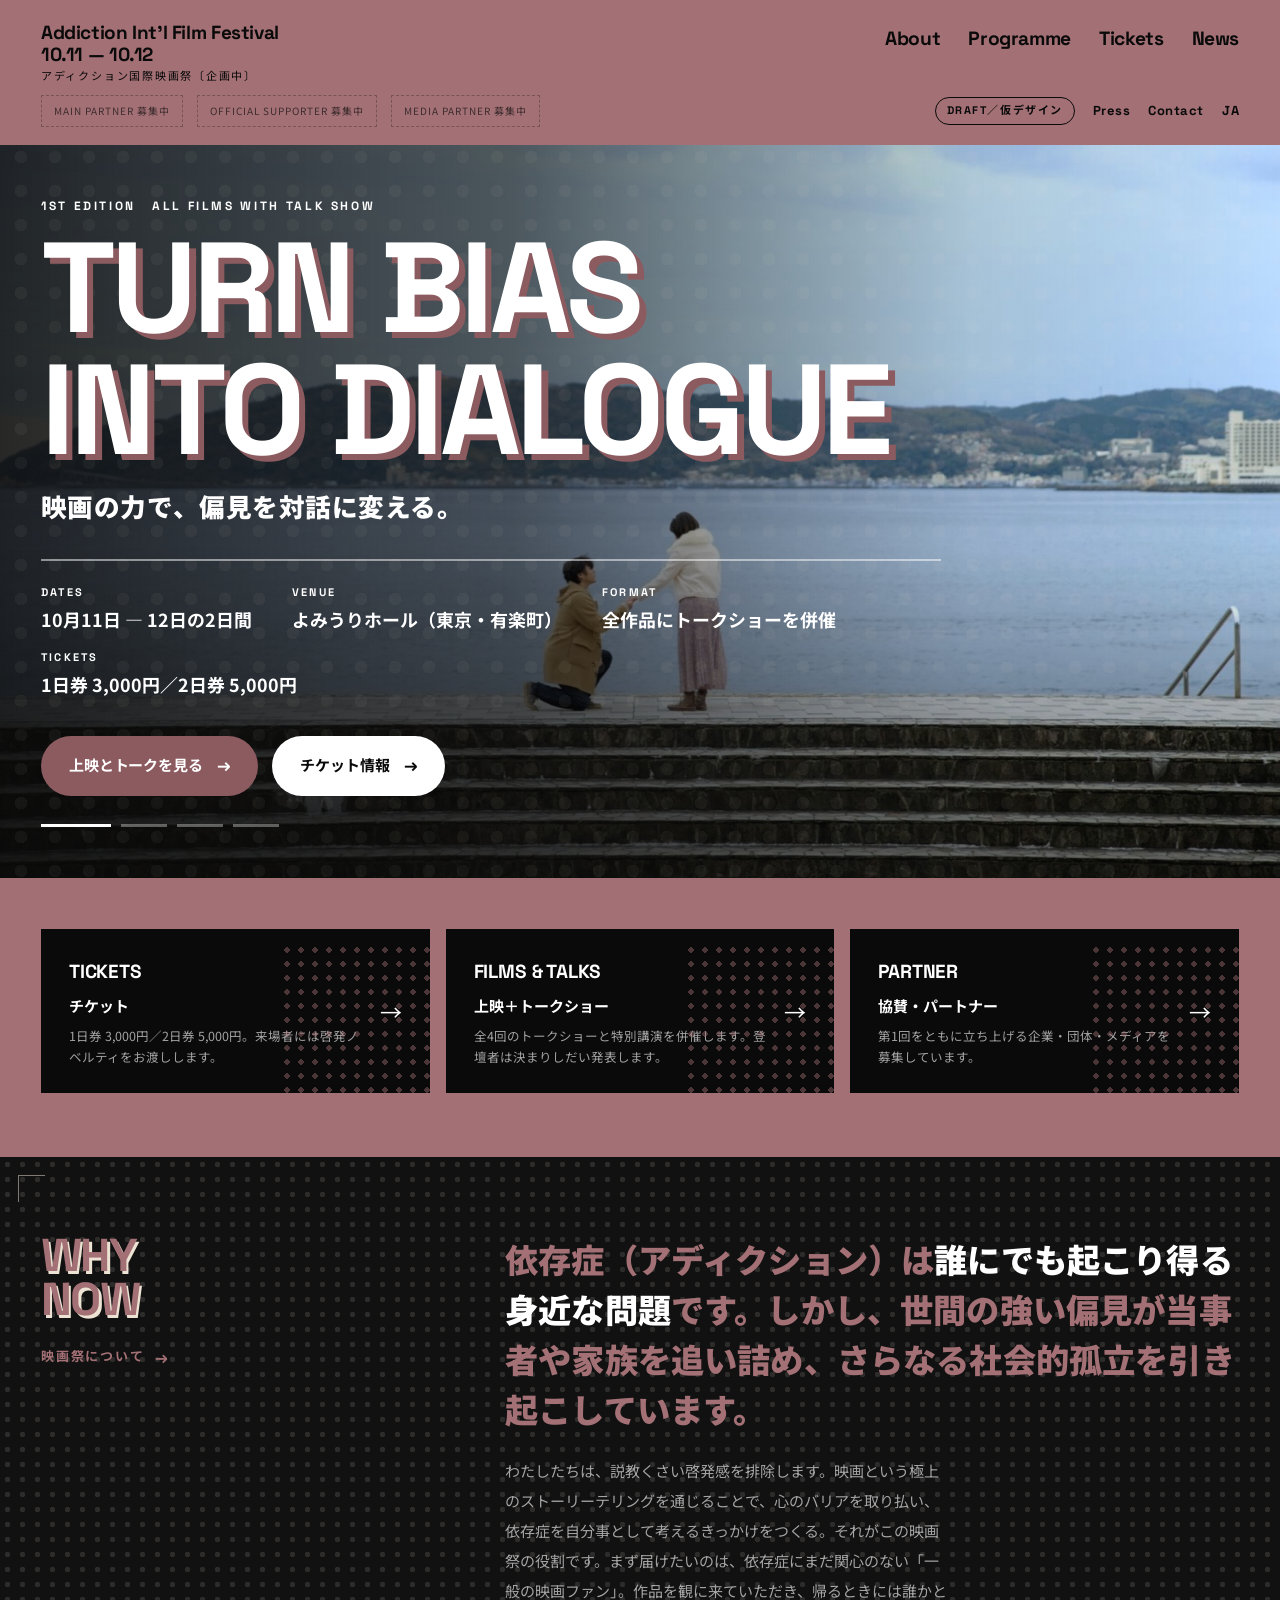
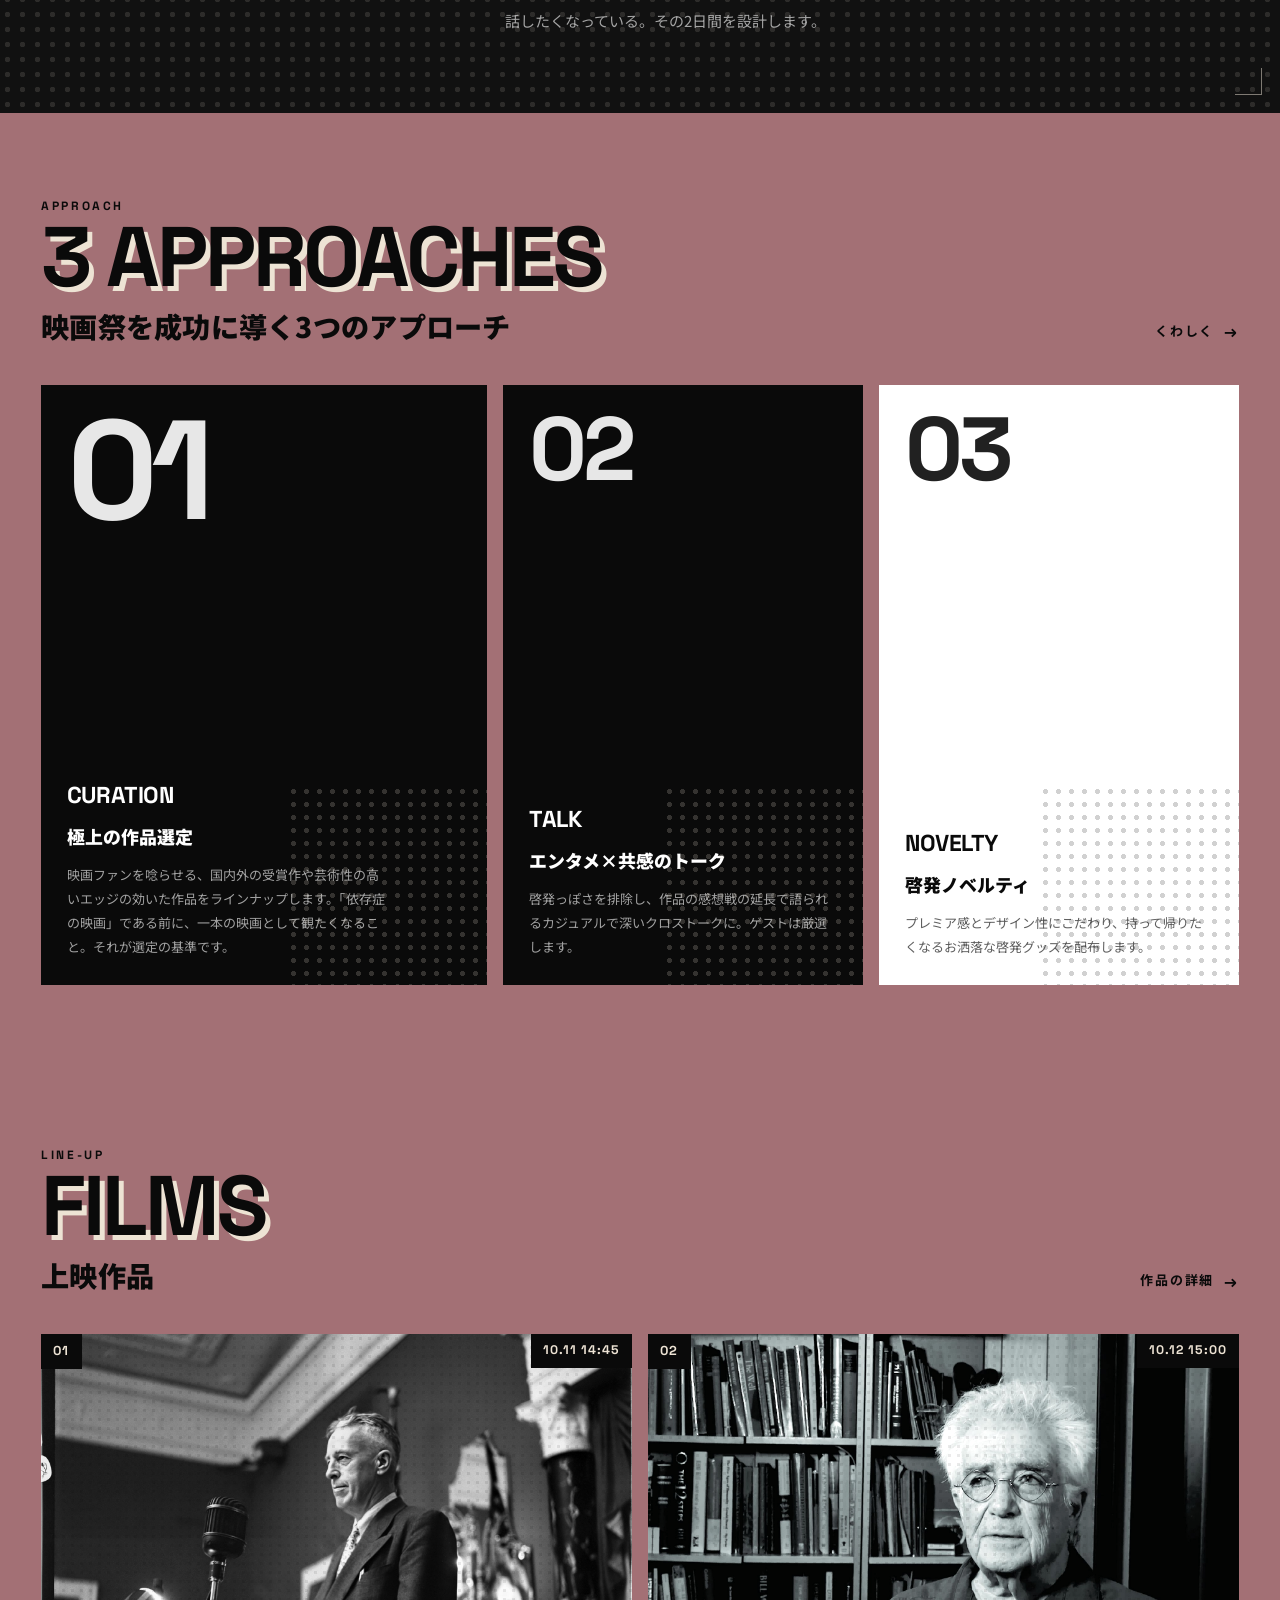
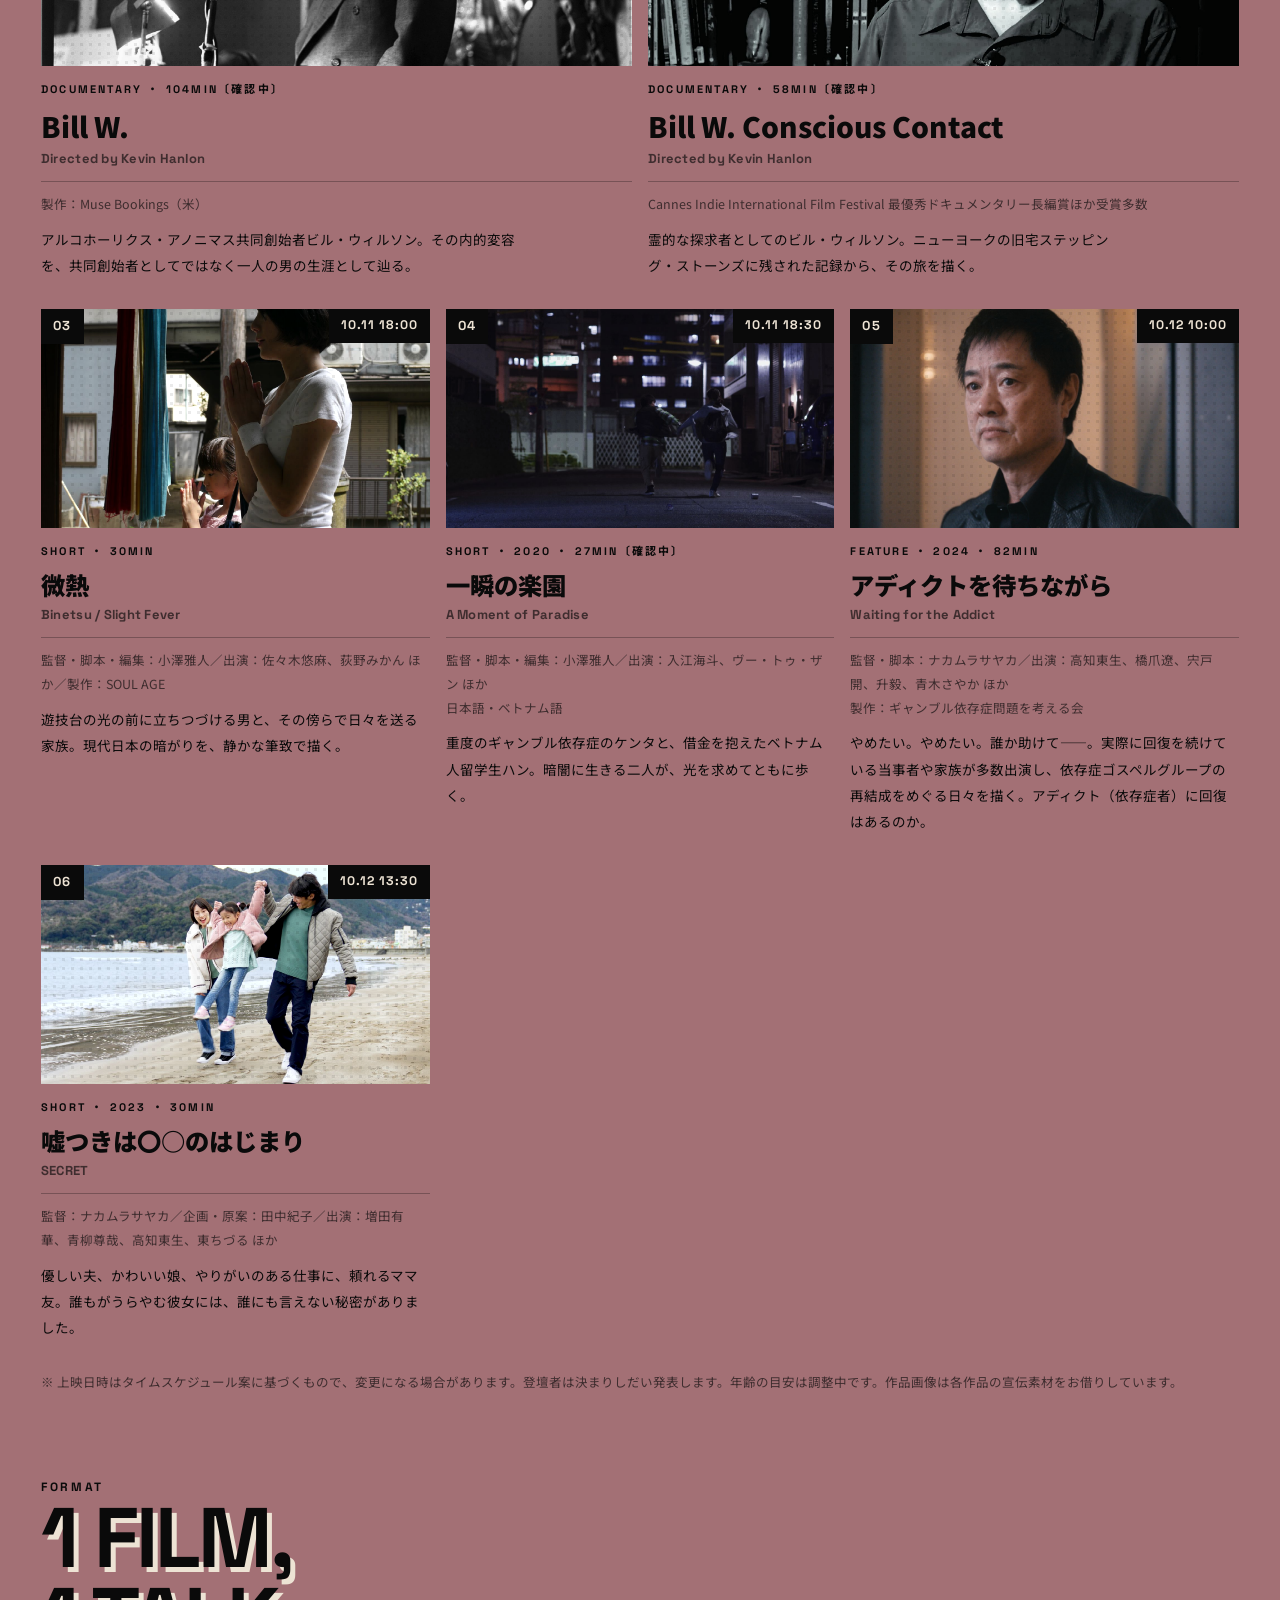
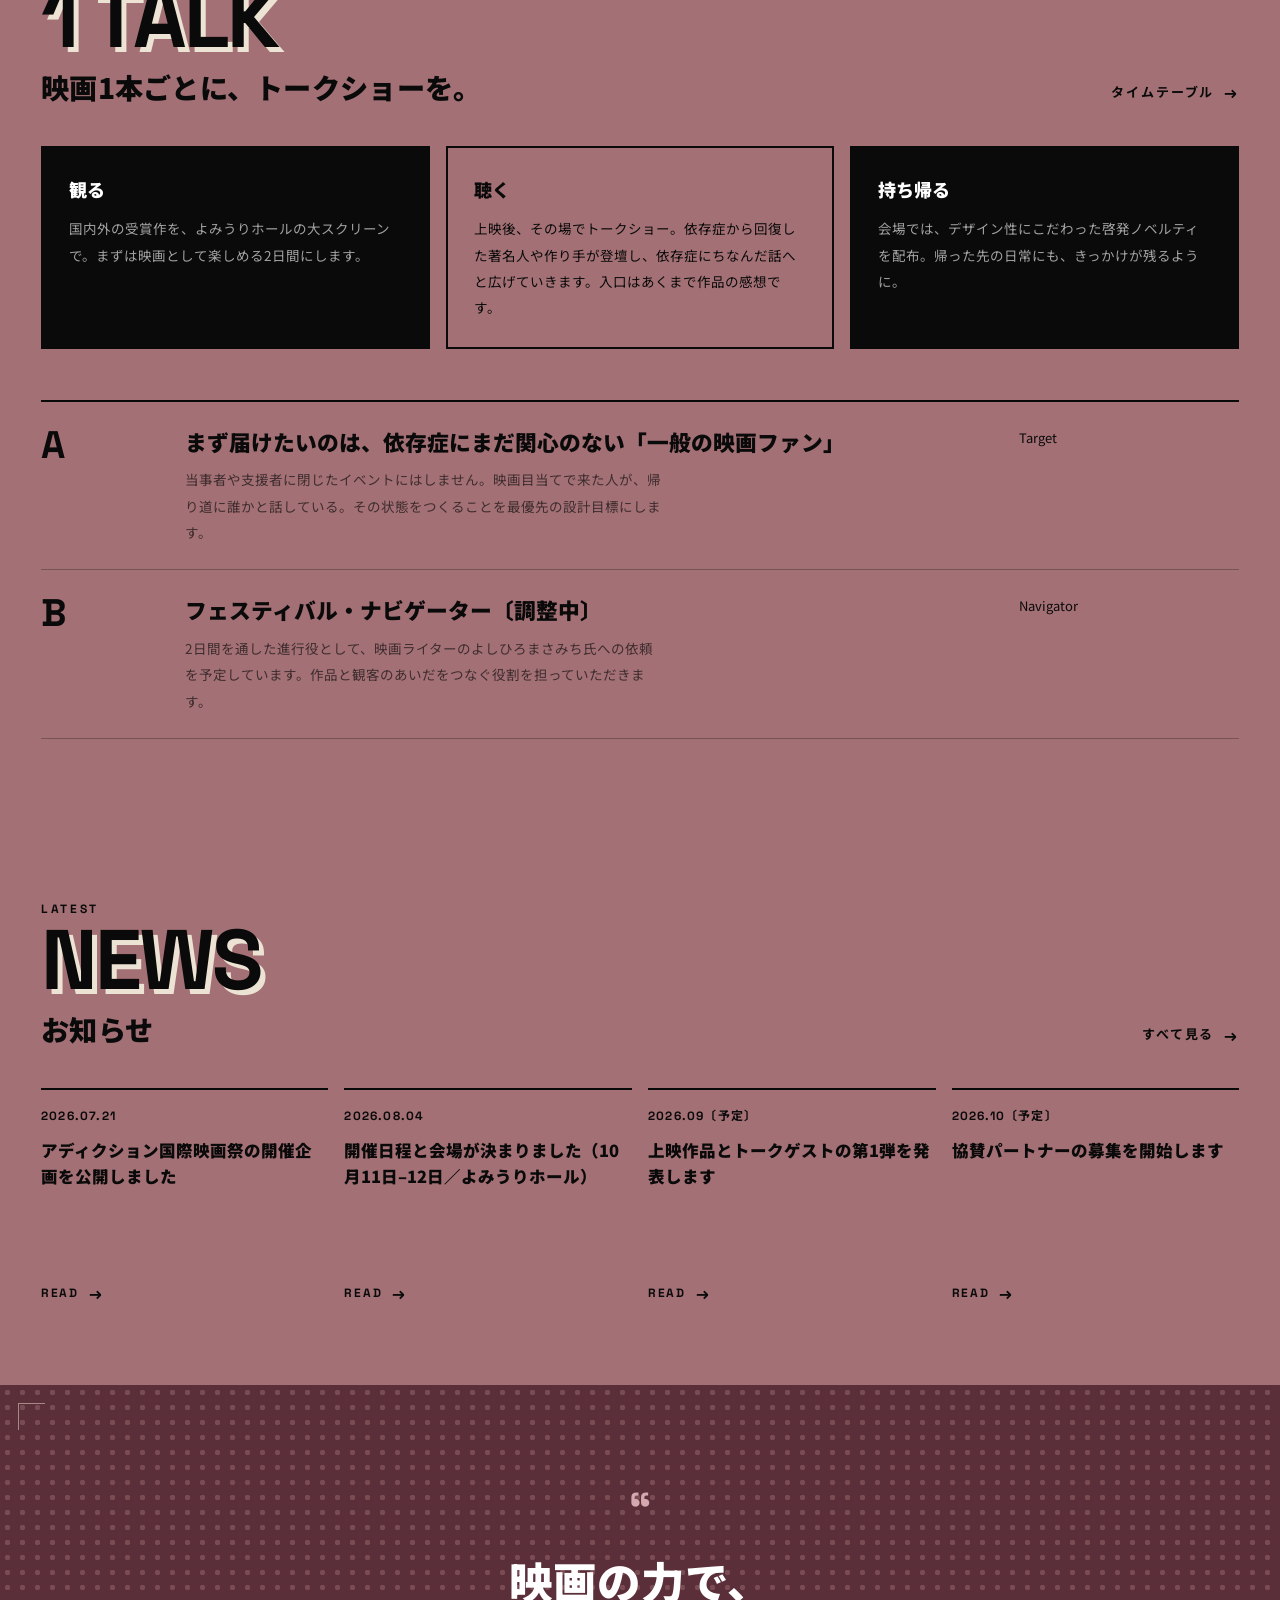
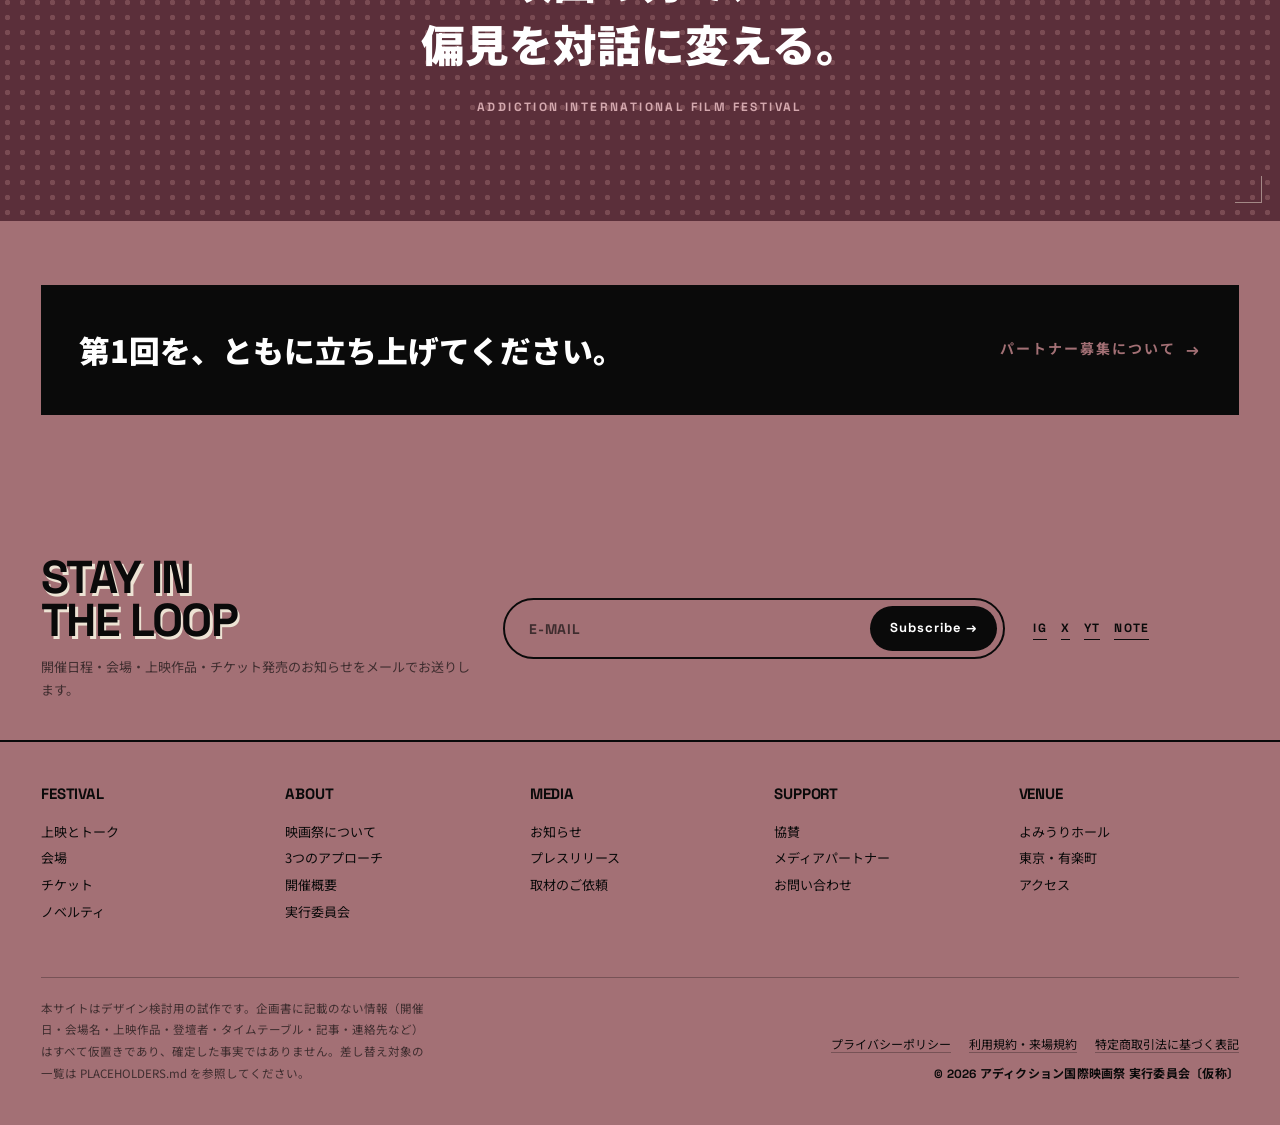
==== index.html @ 55e9b213 "特別講演の登壇者名を非公開に戻す スケジュール案のゲスト欄は候補段階のため実名を出さない方針だが、 index の告知文に1件だけ実名が残っていたので枠名だけの表記に統一した。  Co-Authore" ====
<!DOCTYPE html>
<html lang="ja">
<head>
<meta charset="UTF-8">
<meta name="viewport" content="width=device-width, initial-scale=1">
<title>アディクション国際映画祭｜映画の力で、偏見を対話に変える</title>
<meta name="robots" content="noindex, nofollow, noarchive">
<meta name="description" content="アディクション国際映画祭〔企画中〕公式サイト。依存症をテーマにした国内外の受賞作を、全作品トークショー付きで上映します。よみうりホール（東京・有楽町）で10月11日–12日に開催。">
<link rel="preconnect" href="https://fonts.googleapis.com">
<link rel="preconnect" href="https://fonts.gstatic.com" crossorigin>
<link href="https://fonts.googleapis.com/css2?family=Space+Grotesk:wght@500;700&family=Noto+Sans+JP:wght@400;700;900&display=swap" rel="stylesheet">
<link rel="stylesheet" href="styles.css">
</head>
<body>

<!-- ============ HEADER ============ -->
<header class="header">
  <div class="wrap">
    <div class="header__top">
      <a class="brand" href="index.html">
        <span class="brand__en">Addiction Int'l Film Festival</span>
        <span class="brand__date">10.11 — 10.12</span>
        <span class="brand__jp">アディクション国際映画祭〔企画中〕</span>
      </a>

      <nav class="gnav" id="gnav">
        <ul>
          <li><a href="about.html">About</a></li>
          <li><a href="programme.html">Programme</a></li>
          <li><a href="tickets.html">Tickets</a></li>
          <li><a href="news.html">News</a></li>
          <li class="gnav__extra"><a href="about.html#partner">パートナー募集</a></li>
          <li class="gnav__extra"><a href="about.html#contact">お問い合わせ</a></li>
        </ul>
      </nav>

      <button class="nav-toggle" type="button" aria-label="メニューを開く" aria-expanded="false" aria-controls="gnav">
        <span></span><span></span><span></span>
      </button>
    </div>

    <div class="header__bottom">
      <div class="partners-inline">
        <span>MAIN PARTNER 募集中</span>
        <span>OFFICIAL SUPPORTER 募集中</span>
        <span>MEDIA PARTNER 募集中</span>
      </div>
      <div class="utility">
        <span class="chip">DRAFT／仮デザイン</span>
        <a href="news.html">Press</a>
        <a href="about.html#contact">Contact</a>
        <a href="index.html">JA</a>
      </div>
    </div>
  </div>
</header>

<!-- ============ HERO ============ -->
<section class="hero">
  <!--
    キービジュアルのスライドショー。
    写真が用意できたら、各 .hero__slide の <img src> を .jpg に差し替えるだけで入れ替わる
    （推奨サイズ 2000×1125 前後・16:9）。スライドは増減自由。増やす場合は
    .hero__slide をコピーし、下の .hero__nav にも同じ数だけ .hero__dot を追加する。
    写真に切り替えたあと世界観を揃えたい場合は、下の div に is-duotone を足すと
    朱赤のデュオトーンになる（例: class="hero__slides is-duotone"）。
  -->
  <div class="hero__slides" id="heroSlides" role="group" aria-label="キービジュアル">
    <div class="hero__slide is-active">
      <img src="assets/films/hero-01-secret-sea.jpg" alt="『嘘つきは〇○のはじまり』より、海を望む階段に立つ二人">
    </div>
    <div class="hero__slide">
      <img src="assets/films/hero-01-paradise.jpg" alt="『一瞬の楽園』より、夜の歩道橋を歩く二人" loading="lazy">
    </div>
    <div class="hero__slide">
      <img src="assets/films/hero-03-binetsu.jpg" alt="『微熱』より、遊技台の光に照らされる男" loading="lazy">
    </div>
    <div class="hero__slide">
      <img src="assets/films/hero-04-billw.jpg" alt="『Bill W.』より、ステッピング・ストーンズを歩く二人" loading="lazy">
    </div>
  </div>
  <div class="hero__veil" aria-hidden="true"></div>
  <div class="hero__dots" aria-hidden="true"></div>

  <div class="wrap hero__inner">
    <div class="hero__edition">
      <span class="eyebrow">1st Edition</span>
      <span class="eyebrow">All Films with Talk Show</span>
    </div>

    <h1 class="display display--xl hero__title">
      <span>Turn Bias</span>
      <span>into Dialogue</span>
    </h1>
    <p class="hero__jp">映画の力で、偏見を対話に変える。</p>

    <dl class="hero__meta">
      <div><dt>Dates</dt><dd>10月11日 — 12日の2日間</dd></div>
      <div><dt>Venue</dt><dd>よみうりホール（東京・有楽町）</dd></div>
      <div><dt>Format</dt><dd>全作品にトークショーを併催</dd></div>
      <div><dt>Tickets</dt><dd>1日券 3,000円／2日券 5,000円</dd></div>
    </dl>

    <div class="hero__actions">
      <a class="btn" href="programme.html">上映とトークを見る</a>
      <a class="btn btn--light" href="tickets.html">チケット情報</a>
    </div>

    <div class="hero__nav" id="heroNav">
      <button class="hero__dot is-active" type="button" aria-label="キービジュアル 1枚目を表示"></button>
      <button class="hero__dot" type="button" aria-label="キービジュアル 2枚目を表示"></button>
      <button class="hero__dot" type="button" aria-label="キービジュアル 3枚目を表示"></button>
      <button class="hero__dot" type="button" aria-label="キービジュアル 4枚目を表示"></button>
    </div>
  </div>
</section>

<!-- ============ QUICK LINKS ============ -->
<section class="quick">
  <div class="wrap">
    <div class="quick__grid">
      <a class="qcard rise" href="tickets.html">
        <span>
          <span class="qcard__t">Tickets</span>
          <span class="qcard__jp">チケット</span>
          <span class="qcard__d">1日券 3,000円／2日券 5,000円。来場者には啓発ノベルティをお渡しします。</span>
        </span>
        <span class="qcard__arrow">→</span>
      </a>
      <a class="qcard rise" style="--d:.08s" href="programme.html">
        <span>
          <span class="qcard__t">Films &amp; Talks</span>
          <span class="qcard__jp">上映＋トークショー</span>
          <span class="qcard__d">全4回のトークショーと特別講演を併催します。登壇者は決まりしだい発表します。</span>
        </span>
        <span class="qcard__arrow">→</span>
      </a>
      <a class="qcard rise" style="--d:.16s" href="about.html#partner">
        <span>
          <span class="qcard__t">Partner</span>
          <span class="qcard__jp">協賛・パートナー</span>
          <span class="qcard__d">第1回をともに立ち上げる企業・団体・メディアを募集しています。</span>
        </span>
        <span class="qcard__arrow">→</span>
      </a>
    </div>
  </div>
</section>

<!-- ============ STATEMENT ============ -->
<section class="panel">
  <div class="panel__dots" aria-hidden="true"></div>
  <div class="wrap">
    <div class="panel__grid">
      <div class="rise">
        <h2 class="display display--sm display--rose" style="color:var(--red)">Why<br>Now</h2>
        <a class="arrow" href="about.html" style="color:var(--red);margin-top:22px">映画祭について</a>
      </div>
      <div class="rise" style="--d:.1s">
        <p class="panel__lead">依存症（アディクション）は<em>誰にでも起こり得る身近な問題</em>です。しかし、世間の強い偏見が当事者や家族を追い詰め、さらなる社会的孤立を引き起こしています。</p>
        <p class="panel__body">わたしたちは、説教くさい啓発感を排除します。映画という極上のストーリーテリングを通じることで、心のバリアを取り払い、依存症を自分事として考えるきっかけをつくる。それがこの映画祭の役割です。まず届けたいのは、依存症にまだ関心のない「一般の映画ファン」。作品を観に来ていただき、帰るときには誰かと話したくなっている。その2日間を設計します。</p>
      </div>
    </div>
  </div>
</section>

<!-- ============ 3 APPROACHES ============ -->
<section class="section">
  <div class="wrap">
    <div class="section__head">
      <div>
        <span class="eyebrow">Approach</span>
        <h2 class="display">3 Approaches</h2>
        <p class="jp-head">映画祭を成功に導く3つのアプローチ</p>
      </div>
      <a class="arrow" href="about.html#approach">くわしく</a>
    </div>

    <div class="sections-grid">
      <a class="scard scard--tall rise" href="programme.html">
        <span class="scard__no">01</span>
        <span class="scard__dots" aria-hidden="true"></span>
        <span>
          <span class="scard__t">Curation</span>
          <span class="scard__jp">極上の作品選定</span>
          <span class="scard__d">映画ファンを唸らせる、国内外の受賞作や芸術性の高いエッジの効いた作品をラインナップします。「依存症の映画」である前に、一本の映画として観たくなること。それが選定の基準です。</span>
        </span>
      </a>

      <a class="scard rise" style="--d:.06s" href="programme.html#talk">
        <span class="scard__no">02</span>
        <span class="scard__dots" aria-hidden="true"></span>
        <span>
          <span class="scard__t">Talk</span>
          <span class="scard__jp">エンタメ×共感のトーク</span>
          <span class="scard__d">啓発っぽさを排除し、作品の感想戦の延長で語られるカジュアルで深いクロストークに。ゲストは厳選します。</span>
        </span>
      </a>

      <a class="scard scard--red rise" style="--d:.12s" href="tickets.html#novelty">
        <span class="scard__no">03</span>
        <span class="scard__dots" aria-hidden="true"></span>
        <span>
          <span class="scard__t">Novelty</span>
          <span class="scard__jp">啓発ノベルティ</span>
          <span class="scard__d">プレミア感とデザイン性にこだわり、持って帰りたくなるお洒落な啓発グッズを配布します。</span>
        </span>
      </a>
    </div>
  </div>
</section>

<!-- ============ FILMS ============ -->
<section class="section" id="films">
  <div class="wrap">
    <div class="section__head">
      <div>
        <span class="eyebrow">Line-up</span>
        <h2 class="display">Films</h2>
        <p class="jp-head">上映作品</p>
      </div>
      <a class="arrow" href="programme.html#films">作品の詳細</a>
    </div>

    <div class="films">
      <article class="film film--lead rise">
        <span class="film__img">
          <span class="film__no">01</span>
          <span class="film__time">10.11 14:45</span>
          <img src="assets/films/film-01-billw.jpg" alt="『Bill W.』より、演壇に立つビル・ウィルソン">
        </span>
        <span class="film__k">Documentary ・ 104min〔確認中〕</span>
        <span class="film__t">Bill W.</span>
        <span class="film__en">Directed by Kevin Hanlon</span>
        <span class="film__meta">製作：Muse Bookings（米）</span>
        <span class="film__d">アルコホーリクス・アノニマス共同創始者ビル・ウィルソン。その内的変容を、共同創始者としてではなく一人の男の生涯として辿る。</span>
      </article>

      <article class="film film--lead rise" style="--d:.06s">
        <span class="film__img">
          <span class="film__no">02</span>
          <span class="film__time">10.12 15:00</span>
          <img src="assets/films/film-02-contact.jpg" alt="『Bill W. Conscious Contact』より、書棚の前で語る出演者" loading="lazy">
        </span>
        <span class="film__k">Documentary ・ 58min〔確認中〕</span>
        <span class="film__t">Bill W. Conscious Contact</span>
        <span class="film__en">Directed by Kevin Hanlon</span>
        <span class="film__meta">Cannes Indie International Film Festival 最優秀ドキュメンタリー長編賞ほか受賞多数</span>
        <span class="film__d">霊的な探求者としてのビル・ウィルソン。ニューヨークの旧宅ステッピング・ストーンズに残された記録から、その旅を描く。</span>
      </article>

      <article class="film rise">
        <span class="film__img">
          <span class="film__no">03</span>
          <span class="film__time">10.11 18:00</span>
          <img src="assets/films/film-03-binetsu.jpg" alt="『微熱』より、神社で手を合わせる母と娘" loading="lazy">
        </span>
        <span class="film__k">Short ・ 30min</span>
        <span class="film__t">微熱</span>
        <span class="film__en">Binetsu / Slight Fever</span>
        <span class="film__meta">監督・脚本・編集：小澤雅人／出演：佐々木悠麻、荻野みかん ほか／製作：SOUL AGE</span>
        <span class="film__d">遊技台の光の前に立ちつづける男と、その傍らで日々を送る家族。現代日本の暗がりを、静かな筆致で描く。</span>
      </article>

      <article class="film rise" style="--d:.06s">
        <span class="film__img">
          <span class="film__no">04</span>
          <span class="film__time">10.11 18:30</span>
          <img src="assets/films/film-04-paradise.jpg" alt="『一瞬の楽園』より、夜の街を走る二人" loading="lazy">
        </span>
        <span class="film__k">Short ・ 2020 ・ 27min〔確認中〕</span>
        <span class="film__t">一瞬の楽園</span>
        <span class="film__en">A Moment of Paradise</span>
        <span class="film__meta">監督・脚本・編集：小澤雅人／出演：入江海斗、ヴー・トゥ・ザン ほか<br>日本語・ベトナム語</span>
        <span class="film__d">重度のギャンブル依存症のケンタと、借金を抱えたベトナム人留学生ハン。暗闇に生きる二人が、光を求めてともに歩く。</span>
      </article>

      <article class="film rise" style="--d:.12s">
        <span class="film__img">
          <span class="film__no">05</span>
          <span class="film__time">10.12 10:00</span>
          <img src="assets/films/film-05-addict.jpg" alt="『アディクトを待ちながら』より、主演の高知東生" loading="lazy">
        </span>
        <span class="film__k">Feature ・ 2024 ・ 82min</span>
        <span class="film__t">アディクトを待ちながら</span>
        <span class="film__en">Waiting for the Addict</span>
        <span class="film__meta">監督・脚本：ナカムラサヤカ／出演：高知東生、橋爪遼、宍戸開、升毅、青木さやか ほか<br>製作：ギャンブル依存症問題を考える会</span>
        <span class="film__d">やめたい。やめたい。誰か助けて——。実際に回復を続けている当事者や家族が多数出演し、依存症ゴスペルグループの再結成をめぐる日々を描く。アディクト（依存症者）に回復はあるのか。</span>
      </article>

      <article class="film rise">
        <span class="film__img">
          <span class="film__no">06</span>
          <span class="film__time">10.12 13:30</span>
          <img src="assets/films/film-06-secret.jpg" alt="『嘘つきは〇○のはじまり』より、海辺を歩く家族" loading="lazy">
        </span>
        <span class="film__k">Short ・ 2023 ・ 30min</span>
        <span class="film__t">嘘つきは〇○のはじまり</span>
        <span class="film__en">SECRET</span>
        <span class="film__meta">監督：ナカムラサヤカ／企画・原案：田中紀子／出演：増田有華、青柳尊哉、高知東生、東ちづる ほか</span>
        <span class="film__d">優しい夫、かわいい娘、やりがいのある仕事に、頼れるママ友。誰もがうらやむ彼女には、誰にも言えない秘密がありました。</span>
      </article>
    </div>

    <p class="films__note">※ 上映日時はタイムスケジュール案に基づくもので、変更になる場合があります。登壇者は決まりしだい発表します。年齢の目安は調整中です。作品画像は各作品の宣伝素材をお借りしています。</p>
  </div>
</section>

<!-- ============ FORMAT ============ -->
<section class="section" style="padding-top:0">
  <div class="wrap">
    <div class="section__head">
      <div>
        <span class="eyebrow">Format</span>
        <h2 class="display">1 Film,<br>1 Talk</h2>
        <p class="jp-head">映画1本ごとに、トークショーを。</p>
      </div>
      <a class="arrow" href="programme.html">タイムテーブル</a>
    </div>

    <div class="cols-3">
      <div class="box box--dark rise">
        <h3>観る</h3>
        <p>国内外の受賞作を、よみうりホールの大スクリーンで。まずは映画として楽しめる2日間にします。</p>
      </div>
      <div class="box rise" style="--d:.08s">
        <h3>聴く</h3>
        <p>上映後、その場でトークショー。依存症から回復した著名人や作り手が登壇し、依存症にちなんだ話へと広げていきます。入口はあくまで作品の感想です。</p>
      </div>
      <div class="box box--dark rise" style="--d:.16s">
        <h3>持ち帰る</h3>
        <p>会場では、デザイン性にこだわった啓発ノベルティを配布。帰った先の日常にも、きっかけが残るように。</p>
      </div>
    </div>

    <div class="rows" style="margin-top:clamp(28px,4vw,52px)">
      <div class="row-item rise">
        <span class="row-item__no">A</span>
        <div>
          <p class="row-item__t">まず届けたいのは、依存症にまだ関心のない「一般の映画ファン」</p>
          <p class="row-item__d">当事者や支援者に閉じたイベントにはしません。映画目当てで来た人が、帰り道に誰かと話している。その状態をつくることを最優先の設計目標にします。</p>
        </div>
        <p class="row-item__meta">Target</p>
      </div>
      <div class="row-item rise" style="--d:.06s">
        <span class="row-item__no">B</span>
        <div>
          <p class="row-item__t">フェスティバル・ナビゲーター〔調整中〕</p>
          <p class="row-item__d">2日間を通した進行役として、映画ライターのよしひろまさみち氏への依頼を予定しています。作品と観客のあいだをつなぐ役割を担っていただきます。</p>
        </div>
        <p class="row-item__meta">Navigator</p>
      </div>
    </div>
  </div>
</section>

<!-- ============ NEWS ============ -->
<section class="section">
  <div class="wrap">
    <div class="section__head">
      <div>
        <span class="eyebrow">Latest</span>
        <h2 class="display">News</h2>
        <p class="jp-head">お知らせ</p>
      </div>
      <a class="arrow" href="news.html">すべて見る</a>
    </div>

    <div class="news">
      <a class="ncard rise" href="news.html">
        <span class="ncard__date">2026.07.21</span>
        <span class="ncard__t">アディクション国際映画祭の開催企画を公開しました</span>
        <span class="arrow">Read</span>
      </a>
      <a class="ncard rise" style="--d:.06s" href="news.html">
        <span class="ncard__date">2026.08.04</span>
        <span class="ncard__t">開催日程と会場が決まりました（10月11日–12日／よみうりホール）</span>
        <span class="arrow">Read</span>
      </a>
      <a class="ncard rise" style="--d:.12s" href="news.html">
        <span class="ncard__date">2026.09〔予定〕</span>
        <span class="ncard__t">上映作品とトークゲストの第1弾を発表します</span>
        <span class="arrow">Read</span>
      </a>
      <a class="ncard rise" style="--d:.18s" href="news.html">
        <span class="ncard__date">2026.10〔予定〕</span>
        <span class="ncard__t">協賛パートナーの募集を開始します</span>
        <span class="arrow">Read</span>
      </a>
    </div>
  </div>
</section>

<!-- ============ MANIFESTO ============ -->
<section class="panel panel--wine manifesto">
  <div class="panel__dots panel__dots--red" aria-hidden="true"></div>
  <div class="wrap">
    <p class="manifesto__mark" style="color:var(--red)">“</p>
    <p class="manifesto__t rise">映画の力で、<br>偏見を対話に変える。</p>
    <p class="manifesto__by" style="color:var(--red)">Addiction International Film Festival</p>
  </div>
</section>

<!-- ============ CTA + NEWSLETTER + FOOTER ============ -->
<section class="section" style="padding-top:clamp(40px,5vw,72px)">
  <div class="wrap">
    <div class="cta-bar rise">
      <p class="cta-bar__t">第1回を、ともに立ち上げてください。</p>
      <a class="arrow" href="about.html#partner">パートナー募集について</a>
    </div>
  </div>
</section>

<section class="newsletter">
  <div class="wrap">
    <div class="newsletter__grid">
      <div>
        <h2 class="display display--sm">Stay in<br>the Loop</h2>
        <p class="small muted" style="margin-top:12px">開催日程・会場・上映作品・チケット発売のお知らせをメールでお送りします。</p>
      </div>
      <form class="field" onsubmit="return false">
        <input type="email" placeholder="E-mail" aria-label="メールアドレス">
        <button type="submit">Subscribe →</button>
      </form>
      <div class="social">
        <a href="#" aria-label="Instagram">IG</a>
        <a href="#" aria-label="X">X</a>
        <a href="#" aria-label="YouTube">YT</a>
        <a href="#" aria-label="note">NOTE</a>
      </div>
    </div>
  </div>
</section>

<footer class="footer">
  <div class="wrap">
    <div class="footer__cols">
      <div>
        <h3>Festival</h3>
        <ul>
          <li><a href="programme.html">上映とトーク</a></li>
          <li><a href="programme.html#venue">会場</a></li>
          <li><a href="tickets.html">チケット</a></li>
          <li><a href="tickets.html#novelty">ノベルティ</a></li>
        </ul>
      </div>
      <div>
        <h3>About</h3>
        <ul>
          <li><a href="about.html">映画祭について</a></li>
          <li><a href="about.html#approach">3つのアプローチ</a></li>
          <li><a href="about.html#outline">開催概要</a></li>
          <li><a href="about.html#org">実行委員会</a></li>
        </ul>
      </div>
      <div>
        <h3>Media</h3>
        <ul>
          <li><a href="news.html">お知らせ</a></li>
          <li><a href="news.html">プレスリリース</a></li>
          <li><a href="news.html#press">取材のご依頼</a></li>
        </ul>
      </div>
      <div>
        <h3>Support</h3>
        <ul>
          <li><a href="about.html#partner">協賛</a></li>
          <li><a href="about.html#partner">メディアパートナー</a></li>
          <li><a href="about.html#contact">お問い合わせ</a></li>
        </ul>
      </div>
      <div>
        <h3>Venue</h3>
        <ul>
          <li>よみうりホール</li>
          <li>東京・有楽町</li>
          <li><a href="programme.html#venue">アクセス</a></li>
        </ul>
      </div>
    </div>

    <div class="footer__bottom">
      <p class="footer__note">
        本サイトはデザイン検討用の試作です。企画書に記載のない情報（開催日・会場名・上映作品・登壇者・タイムテーブル・記事・連絡先など）はすべて仮置きであり、確定した事実ではありません。差し替え対象の一覧は PLACEHOLDERS.md を参照してください。
      </p>
      <div class="footer__legal">
        <ul>
          <li><a href="privacy.html">プライバシーポリシー</a></li>
          <li><a href="terms.html">利用規約・来場規約</a></li>
          <li><a href="legal.html">特定商取引法に基づく表記</a></li>
        </ul>
        <p class="footer__copy">© 2026 アディクション国際映画祭 実行委員会〔仮称〕</p>
      </div>
    </div>
  </div>
</footer>

<script src="script.js"></script>
</body>
</html>
---- styles.css ----
@charset "UTF-8";

/* ============================================================
   ADDICTION FILM FESTIVAL（仮称）— 立ち上げサイト デザインシステム
   様式は locarnofestival.ch を範とする：
     ・ブランドカラー1色で全面を塗り、白地をつくらない
     ・書体は1ファミリーに絞り、行間1.0・負のトラッキングで塊として組む
     ・装飾・角丸ゼロ。階層は色の反転とスケールだけでつくる
     ・CTAは必ず「テキスト＋→」
   写真素材ゼロのため、色面・巨大タイポ・ハーフトーン/同心円の図形で構成する。
   テーマカラーは #a37075（くすんだローズ）。白文字を載せる面と明るい紙面上の小文字だけ
   コントラスト確保のため沈み色 #8C5B60 を使う。
   ============================================================ */

:root{
  --red:#a37075;        /* 地色（全面）＝1版目のインキ */
  --red-dp:#8C5B60;     /* 沈み（白文字を載せる面・明るい紙面上の小文字・ホバー） */
  --wine:#5B2F3A;       /* 2版目：深い葡萄。黒と地色のあいだの階調を埋める */
  --bone:#EDE3D4;       /* 3版目：生成り。澱みの中に明るい段をつくる */
  --reg:var(--bone);    /* 版ズレのインキ。面ごとに切り替える（下の .panel を参照） */
  --ink:#0A0A0A;        /* 文字・黒箱 */
  --panel:#111111;      /* パネル地 */
  --white:#FFFFFF;
  --mute:rgba(255,255,255,.62);
  --mute-ink:rgba(10,10,10,.66);
  --rule:rgba(10,10,10,.28);
  --rule-w:rgba(255,255,255,.24);

  --wrap:1440px;
  --gut:clamp(20px,3.2vw,48px);

  --font-en:"Space Grotesk","Noto Sans JP",Helvetica,sans-serif;
  --font-jp:"Noto Sans JP","Hiragino Sans",Meiryo,sans-serif;

  /* 黒地に落とすハーフトーン（Locarnoのヒョウ柄ドットに相当する図形言語） */
  --halftone:radial-gradient(circle at center, rgba(237,227,212,.30) 26%, transparent 27%);
  --halftone-red:radial-gradient(circle at center, rgba(163,112,117,.85) 26%, transparent 27%);
  --halftone-ink:radial-gradient(circle at center, rgba(10,10,10,.30) 26%, transparent 27%);
}

*{box-sizing:border-box;}
html{scroll-behavior:smooth;}
html,body{overflow-x:clip;}
/* 紙の地合い。フラットな面が「泥」に見えるのを防ぐ、ごく薄い粒状のノイズ */
body::before{
  content:"";position:fixed;inset:0;z-index:0;pointer-events:none;
  background-image:url("data:image/svg+xml,%3Csvg xmlns='http://www.w3.org/2000/svg' width='180' height='180'%3E%3Cfilter id='n'%3E%3CfeTurbulence type='fractalNoise' baseFrequency='.9' numOctaves='4'/%3E%3C/filter%3E%3Crect width='180' height='180' filter='url(%23n)' opacity='.42'/%3E%3C/svg%3E");
  mix-blend-mode:multiply;opacity:.16;
}
body > *{position:relative;z-index:1;}
body{
  margin:0;background:var(--red);color:var(--ink);
  font-family:var(--font-jp);font-size:16px;line-height:1.75;
  -webkit-font-smoothing:antialiased;
}
img{max-width:100%;display:block;}
a{color:inherit;text-decoration:none;}
ul,ol{list-style:none;margin:0;padding:0;}
dl,dd{margin:0;}
h1,h2,h3,h4,p,figure{margin:0;}
button{font:inherit;color:inherit;background:none;border:0;cursor:pointer;}

.wrap{max-width:var(--wrap);margin:0 auto;padding:0 var(--gut);}

/* ---------- タイポグラフィ ---------- */
.en{font-family:var(--font-en);font-weight:700;letter-spacing:-.03em;line-height:1;}
.display{
  font-family:var(--font-en);font-weight:700;
  font-size:clamp(40px,6.6vw,104px);line-height:.95;letter-spacing:-.035em;
  text-transform:uppercase;
  /* 版ズレ（シルクスクリーンの見当ズレ）。ぼかしのない硬いオフセットで刷り物の質感を出す。
     インキは --reg。明るい地色の上では bone、暗い面ではローズ（下の .panel で切替） */
  text-shadow:.055em .055em 0 var(--reg);
}
.display--white{text-shadow:.055em .055em 0 var(--reg);}
/* 見出し自体をローズで組む場合は、版ズレを bone に戻す（同色だとズレが消える） */
.display--rose{--reg:var(--bone);}
.display--flat{text-shadow:none;}
.display--sm{font-size:clamp(30px,3.6vw,56px);}
.display--xl{font-size:clamp(50px,10vw,156px);}
.jp-head{
  font-family:var(--font-jp);font-weight:900;
  font-size:clamp(19px,2.2vw,32px);line-height:1.45;letter-spacing:.01em;
}
.eyebrow{
  font-family:var(--font-en);font-weight:700;font-size:12px;
  letter-spacing:.22em;text-transform:uppercase;
}
.lead{font-size:clamp(15px,1.15vw,18px);line-height:1.95;}
.small{font-size:13px;line-height:1.8;}
.muted{color:var(--mute-ink);}
.on-dark .muted,.panel .muted{color:var(--mute);}

/* ---------- ボタン / 矢印CTA ---------- */
.btn{
  display:inline-flex;align-items:center;gap:14px;
  padding:15px 28px;border-radius:999px;
  background:var(--ink);color:var(--white);
  font-family:var(--font-en);font-weight:700;font-size:15px;letter-spacing:-.01em;
  transition:background .25s ease,color .25s ease,transform .25s ease;
}
.btn::after{content:"→";font-size:17px;transition:transform .25s ease;}
.btn:hover{background:var(--white);color:var(--ink);}
.btn:hover::after{transform:translateX(5px);}
.btn--light{background:var(--white);color:var(--ink);}
.btn--light:hover{background:var(--ink);color:var(--white);}
.btn--red{background:var(--red-dp);color:var(--white);}

.arrow{
  display:inline-flex;align-items:center;gap:10px;
  font-family:var(--font-en);font-weight:700;font-size:13px;letter-spacing:.14em;text-transform:uppercase;
}
.arrow::after{content:"→";font-size:16px;transition:transform .25s ease;}
.arrow:hover::after{transform:translateX(6px);}

/* ---------- ヘッダー（2段構成） ---------- */
.header{position:relative;z-index:40;background:var(--red);}
.header__top{display:flex;align-items:flex-start;justify-content:space-between;gap:24px;padding-top:22px;}
.brand{display:block;line-height:1.15;}
.brand__en{font-family:var(--font-en);font-weight:700;font-size:19px;letter-spacing:-.02em;display:block;}
.brand__date{font-family:var(--font-en);font-weight:700;font-size:19px;letter-spacing:-.02em;display:block;}
.brand__jp{font-size:11px;letter-spacing:.16em;display:block;margin-top:3px;}

.gnav ul{display:flex;gap:clamp(16px,2.2vw,34px);align-items:center;}
.gnav a{
  font-family:var(--font-en);font-weight:700;font-size:clamp(16px,1.5vw,21px);letter-spacing:-.02em;
  padding-bottom:3px;border-bottom:2px solid transparent;
}
.gnav a:hover,.gnav a[aria-current="page"]{border-bottom-color:var(--ink);}

.header__bottom{
  display:flex;align-items:center;justify-content:space-between;gap:20px;
  padding:14px 0 18px;
}
.utility{display:flex;align-items:center;gap:18px;font-family:var(--font-en);font-weight:700;font-size:13px;letter-spacing:.04em;}
.utility a:hover{text-decoration:underline;}
.chip{
  border:1.5px solid var(--ink);border-radius:999px;padding:3px 11px;
  font-size:11px;letter-spacing:.14em;
}
.partners-inline{display:flex;align-items:center;gap:14px;flex-wrap:wrap;}
.partners-inline span{
  font-size:10px;letter-spacing:.1em;border:1px dashed var(--rule);
  padding:6px 12px;color:var(--mute-ink);
}

.nav-toggle{display:none;}

/* ---------- ヒーロー（画像スライドショー＋タイポ） ----------
   .hero__slide の <img> を差し替えるだけで写真に切り替わる。
   写真を入れたら .hero__slides に is-duotone を付けると朱赤のデュオトーンに揃う。 */
.hero{
  position:relative;overflow:hidden;background:var(--ink);color:var(--white);
  display:flex;align-items:center;
  min-height:clamp(520px,72vh,760px);
  padding:clamp(28px,4vw,56px) 0 clamp(32px,4vw,60px);
}
.hero__slides{position:absolute;inset:0;}
.hero__slide{position:absolute;inset:0;opacity:0;transition:opacity 1.1s ease;}
.hero__slide.is-active{opacity:1;}
.hero__slide img{width:100%;height:100%;object-fit:cover;}
.hero__slide.is-active img{animation:heroZoom 9s ease-out both;}
@keyframes heroZoom{from{transform:scale(1.015);}to{transform:scale(1.085);}}
/* 写真を入れたときに世界観を揃えるデュオトーン（任意） */
.hero__slides.is-duotone .hero__slide img{filter:grayscale(1) contrast(1.06) brightness(.92);}
.hero__slides.is-duotone .hero__slide::after{
  content:"";position:absolute;inset:0;background:var(--red);mix-blend-mode:multiply;opacity:.6;
}
/* 文字の可読性を担保するスクリム（どんな画像が入っても白文字が読める） */
.hero__veil{
  position:absolute;inset:0;pointer-events:none;
  background:
    linear-gradient(90deg, rgba(10,10,10,.88) 0%, rgba(10,10,10,.66) 40%, rgba(10,10,10,.16) 76%, rgba(10,10,10,0) 100%),
    linear-gradient(0deg, rgba(10,10,10,.5) 0%, rgba(10,10,10,0) 46%);
}
.hero__dots{
  position:absolute;inset:-10% -5% auto -5%;height:120%;
  background-image:var(--halftone);
  /* 写真の上では網が強いと絵が読みづらくなるため、地の面より弱く・粗くする */
  background-size:34px 34px;opacity:.15;pointer-events:none;
  animation:driftDots 26s linear infinite;
}
@keyframes driftDots{from{transform:translate3d(0,0,0);}to{transform:translate3d(26px,26px,0);}}
.hero__inner{position:relative;z-index:2;width:100%;}
.hero__edition{display:flex;align-items:baseline;gap:16px;flex-wrap:wrap;margin-bottom:10px;}
.hero__title{margin:0 0 6px;text-shadow:.05em .05em 0 var(--red-dp);}
.hero__title span{display:block;}
.hero__jp{font-weight:900;font-size:clamp(17px,2vw,26px);letter-spacing:.02em;margin-top:14px;}
.hero__meta{
  display:flex;flex-wrap:wrap;gap:0 40px;margin-top:clamp(18px,2.4vw,30px);
  border-top:2px solid rgba(255,255,255,.5);padding-top:16px;max-width:900px;
}
/* スライド切替インジケーター */
.hero__nav{display:flex;gap:10px;margin-top:clamp(18px,2.2vw,28px);}
.hero__dot{
  width:46px;height:3px;padding:0;border:0;background:rgba(255,255,255,.34);
  cursor:pointer;transition:background .3s ease,width .3s ease;
}
.hero__dot:hover{background:rgba(255,255,255,.7);}
.hero__dot.is-active{background:var(--white);width:70px;}
.hero__meta div{padding:6px 0;}
.hero__meta dt{font-family:var(--font-en);font-weight:700;font-size:11px;letter-spacing:.2em;text-transform:uppercase;}
.hero__meta dd{font-weight:700;font-size:clamp(15px,1.4vw,19px);margin-top:2px;}
.hero__actions{display:flex;gap:14px;flex-wrap:wrap;margin-top:clamp(20px,2.4vw,30px);}
/* 暗いキービジュアル上では黒ピルが沈むため、主ボタンは朱赤にする */
.hero .btn{background:var(--red-dp);color:var(--white);}
.hero .btn:hover{background:var(--white);color:var(--ink);}
.hero .btn--light{background:var(--white);color:var(--ink);}
.hero .btn--light:hover{background:var(--red-dp);color:var(--white);}

/* ---------- クイックリンク（黒箱3枚） ---------- */
.quick{padding:clamp(32px,4vw,56px) 0 clamp(40px,5vw,72px);}
.quick__grid{display:grid;grid-template-columns:repeat(3,1fr);gap:16px;}
.qcard{
  position:relative;overflow:hidden;
  display:flex;align-items:center;justify-content:space-between;gap:18px;
  background:var(--ink);color:var(--white);padding:26px 28px;min-height:132px;
  transition:transform .3s ease,background .3s ease;
}
.qcard::after{
  content:"";position:absolute;right:-30px;bottom:-30px;width:180px;height:180px;
  background-image:var(--halftone-red);background-size:14px 14px;opacity:.5;pointer-events:none;
}
.qcard:hover{transform:translateY(-4px);background:#000;}
.qcard__t{display:block;font-family:var(--font-en);font-weight:700;font-size:19px;letter-spacing:-.01em;text-transform:uppercase;}
.qcard__jp{display:block;font-weight:700;font-size:15px;margin-top:4px;}
.qcard__d{display:block;font-size:12.5px;color:var(--mute);margin-top:6px;line-height:1.7;}
.qcard__arrow{font-size:22px;flex:none;transition:transform .3s ease;}
.qcard:hover .qcard__arrow{transform:translateX(6px);}

/* ---------- 黒パネル（ステートメント帯） ---------- */
.panel{
  position:relative;background:var(--panel);color:var(--white);overflow:hidden;
  padding:clamp(48px,6vw,96px) 0;
  /* 暗い面の見出しは白なので、版ズレを bone のままにすると同系色で読みづらい。
     ローズに振ると、白い字面（4.09:1）とも地（黒4.61:1／wine2.68:1）とも分離する */
  --reg:#A37075;
}
/* 2版目のインキで刷った帯。黒→wine→rose→bone と階調が段になる */
.panel--wine{
  background:var(--wine);
  /* この帯の中だけインキを1段明るくする。HTML側の style="color:var(--red)" も
     この再定義を参照するため、直書きを書き換えずにコントラストを確保できる */
  --red:#D4A8AE;
}
.panel--wine .panel__lead{color:var(--bone);}
.panel--wine .panel__lead em{color:var(--red);}
.panel--wine .panel__body,.panel--wine .muted{color:rgba(237,227,212,.72);}
.panel--wine .table--dark th,.panel--wine .table--dark td{border-color:rgba(237,227,212,.28);}
/* トンボ（トリムマーク）。刷版らしさを出す装飾 */
.panel::before,.panel::after{
  content:"";position:absolute;width:26px;height:26px;pointer-events:none;opacity:.5;
}
.panel::before{left:18px;top:18px;border-left:1px solid var(--bone);border-top:1px solid var(--bone);}
.panel::after{right:18px;bottom:18px;border-right:1px solid var(--bone);border-bottom:1px solid var(--bone);}
.panel__dots{
  position:absolute;inset:0;background-image:var(--halftone);background-size:15px 15px;
  opacity:.42;pointer-events:none;
}
.panel__dots--red{background-image:var(--halftone-red);opacity:.5;}
.panel .wrap{position:relative;z-index:2;}
.panel__grid{display:grid;grid-template-columns:minmax(0,.36fr) minmax(0,.64fr);gap:clamp(24px,4vw,64px);align-items:start;}
.panel__lead{
  font-weight:900;font-size:clamp(20px,2.6vw,40px);line-height:1.5;color:var(--red);
  letter-spacing:.005em;
}
.panel__lead em{font-style:normal;color:var(--white);}
.panel__body{margin-top:22px;color:var(--mute);font-size:15px;line-height:2;max-width:56ch;}

/* ---------- セクション見出し ---------- */
.section{padding:clamp(48px,6vw,96px) 0;}
.section__head{
  display:flex;align-items:flex-end;justify-content:space-between;gap:24px;flex-wrap:wrap;
  margin-bottom:clamp(22px,3vw,40px);
}
.section__head .jp-head{margin-top:8px;}

/* ---------- 部門グリッド（非対称・タイポカード） ---------- */
.sections-grid{display:grid;grid-template-columns:1.24fr 1fr 1fr;gap:16px;}
.scard{
  position:relative;display:flex;flex-direction:column;justify-content:space-between;
  background:var(--ink);color:var(--white);padding:26px;min-height:290px;overflow:hidden;
  transition:transform .3s ease;
}
.scard:hover{transform:translateY(-5px);}
.scard--tall{min-height:600px;}
.scard--red{background:var(--white);color:var(--ink);}
.scard--outline{background:transparent;color:var(--ink);border:2px solid var(--ink);}
.scard__no{display:block;
  font-family:var(--font-en);font-weight:700;font-size:clamp(52px,7vw,104px);line-height:.85;
  letter-spacing:-.05em;opacity:.9;
}
.scard--tall .scard__no{font-size:clamp(80px,11vw,168px);}
.scard__t{display:block;font-family:var(--font-en);font-weight:700;font-size:clamp(18px,1.8vw,26px);letter-spacing:-.02em;text-transform:uppercase;margin-top:auto;}
.scard__jp{display:block;font-weight:900;font-size:clamp(15px,1.4vw,19px);margin-top:6px;}
.scard__d{display:block;font-size:13px;line-height:1.85;margin-top:10px;color:var(--mute);max-width:46ch;}
.scard--red .scard__d,.scard--outline .scard__d{color:var(--mute-ink);}
.scard__dots{
  position:absolute;right:-40px;bottom:-40px;width:240px;height:240px;
  background-image:var(--halftone);background-size:13px 13px;opacity:.62;pointer-events:none;
}
.scard--red .scard__dots,.scard--outline .scard__dots{background-image:var(--halftone-ink);}

/* ---------- 上映作品（Locarno の Official Selection に相当） ----------
   写真はカードに入れず、地色の上に直接置く。まわりのUIを変えないことで
   6作品の色がそれぞれ立ちつつ、サイトの世界観は崩れない。 */
.films{display:grid;grid-template-columns:repeat(6,1fr);gap:clamp(20px,2.4vw,34px) 16px;}
.film{display:flex;flex-direction:column;grid-column:span 2;}
.film--lead{grid-column:span 3;}
.film__img{
  position:relative;aspect-ratio:16/9;overflow:hidden;background:var(--ink);
}
.film__img img{
  width:100%;height:100%;object-fit:cover;
  /* 6作品の発色を軽くそろえる。ホバーで本来の色に戻す */
  filter:saturate(.9) contrast(1.03);
  transition:transform .7s ease,filter .5s ease;
}
.film:hover .film__img img{transform:scale(1.04);filter:none;}
/* 網点を薄くかけて、地の刷り物感と地続きにする */
.film__img::after{
  content:"";position:absolute;inset:0;pointer-events:none;
  background-image:var(--halftone-ink);background-size:9px 9px;opacity:.28;
  mix-blend-mode:multiply;
}
.film__no{
  position:absolute;left:0;top:0;z-index:2;
  background:var(--ink);color:var(--bone);
  font-family:var(--font-en);font-weight:700;font-size:13px;letter-spacing:.1em;
  padding:6px 12px;
}
.film__time{
  position:absolute;right:0;top:0;z-index:2;
  background:var(--ink);color:var(--bone);
  font-family:var(--font-en);font-weight:700;font-size:12.5px;letter-spacing:.08em;
  padding:6px 12px;
}
.film__k{
  display:block;margin-top:14px;
  font-family:var(--font-en);font-weight:700;font-size:11px;letter-spacing:.2em;text-transform:uppercase;
  /* 地色の上では red-dp が 1.36:1 で沈むため、ラベルは黒（4.84:1）で置く */
  color:var(--ink);
}
.film__t{
  display:block;margin-top:6px;font-weight:900;
  font-size:clamp(18px,1.9vw,26px);line-height:1.45;
}
.film--lead .film__t{font-size:clamp(21px,2.2vw,31px);}
.film__en{
  display:block;margin-top:2px;
  font-family:var(--font-en);font-weight:700;font-size:13px;letter-spacing:.02em;color:var(--mute-ink);
}
.film__meta{
  display:block;margin-top:10px;padding-top:10px;border-top:1px solid var(--rule);
  font-size:12.5px;line-height:1.9;color:var(--mute-ink);
}
.film__d{display:block;margin-top:10px;font-size:13.5px;line-height:1.95;max-width:60ch;}
.films__note{margin-top:clamp(20px,2.4vw,32px);font-size:12.5px;color:var(--mute-ink);}

/* ---------- 記事カード（黒3枚） ---------- */
.editorial{display:grid;grid-template-columns:repeat(3,1fr);gap:16px;}
.ecard{
  background:var(--ink);color:var(--white);padding:28px;display:flex;flex-direction:column;
  min-height:330px;transition:transform .3s ease;
}
.ecard:hover{transform:translateY(-5px);}
.ecard__k{display:block;font-family:var(--font-en);font-weight:700;font-size:11px;letter-spacing:.2em;text-transform:uppercase;color:var(--red);}
.ecard__t{display:block;font-weight:900;font-size:clamp(18px,1.7vw,23px);line-height:1.5;margin-top:12px;color:var(--white);}
.ecard__d{display:block;font-size:13.5px;line-height:1.9;color:var(--mute);margin-top:12px;}
.ecard .arrow{margin-top:auto;padding-top:20px;color:var(--red);}

/* ---------- ニュース（4カラム） ---------- */
.news{display:grid;grid-template-columns:repeat(4,1fr);gap:16px;}
.ncard{border-top:2px solid var(--ink);padding-top:16px;display:flex;flex-direction:column;min-height:220px;}
.ncard__date{display:block;font-family:var(--font-en);font-weight:700;font-size:12px;letter-spacing:.1em;}
.ncard__t{display:block;font-weight:900;font-size:16.5px;line-height:1.6;margin-top:10px;}
.ncard .arrow{margin-top:auto;padding-top:18px;font-size:12px;}

/* ---------- マニフェスト（大文字センター） ---------- */
.manifesto{padding:clamp(56px,8vw,140px) 0;text-align:center;}
.manifesto__mark{font-family:var(--font-en);font-weight:700;font-size:44px;line-height:1;}
.manifesto__t{
  font-weight:900;font-size:clamp(22px,3.4vw,52px);line-height:1.45;
  max-width:20ch;margin:18px auto 0;
}
.manifesto__by{margin-top:22px;font-family:var(--font-en);font-weight:700;font-size:12px;letter-spacing:.2em;text-transform:uppercase;}

/* ---------- CTA帯 ---------- */
.cta-bar{
  background:var(--ink);color:var(--white);
  display:flex;align-items:center;justify-content:space-between;gap:24px;flex-wrap:wrap;
  padding:clamp(28px,3.4vw,44px) clamp(24px,3vw,48px);
}
.cta-bar__t{font-weight:900;font-size:clamp(19px,2.4vw,34px);line-height:1.4;}
.cta-bar .arrow{color:var(--red);font-size:14px;}

/* ---------- ニュースレター ---------- */
.newsletter{padding:clamp(40px,5vw,72px) 0 clamp(28px,3vw,44px);}
.newsletter__grid{display:grid;grid-template-columns:minmax(0,.38fr) minmax(0,.44fr) minmax(0,.18fr);gap:28px;align-items:center;}
.field{display:flex;align-items:center;gap:12px;border:2px solid var(--ink);border-radius:999px;padding:6px 6px 6px 22px;}
.field input{
  flex:1;border:0;background:none;outline:none;
  font-family:var(--font-en);font-weight:700;font-size:14px;letter-spacing:.06em;color:var(--ink);
}
.field input::placeholder{color:var(--mute-ink);text-transform:uppercase;}
.field button{
  background:var(--ink);color:var(--white);border-radius:999px;padding:11px 20px;
  font-family:var(--font-en);font-weight:700;font-size:13px;letter-spacing:.08em;
  display:inline-flex;align-items:center;gap:8px;transition:background .25s ease;
}
.field button:hover{background:var(--red-dp);}
.social{display:flex;gap:14px;font-family:var(--font-en);font-weight:700;font-size:12px;letter-spacing:.1em;}
.social a{border-bottom:1.5px solid var(--ink);}

/* ---------- フッター ---------- */
.footer{padding:clamp(28px,3vw,44px) 0 40px;border-top:2px solid var(--ink);}
.footer__cols{display:grid;grid-template-columns:repeat(5,1fr);gap:24px;}
.footer__cols h3{font-family:var(--font-en);font-weight:700;font-size:15px;letter-spacing:-.01em;text-transform:uppercase;margin-bottom:12px;}
.footer__cols li{font-size:13px;line-height:2.05;}
.footer__cols a:hover{text-decoration:underline;}
.footer__bottom{
  display:flex;align-items:flex-end;justify-content:space-between;gap:24px;flex-wrap:wrap;
  margin-top:clamp(28px,4vw,56px);padding-top:20px;border-top:1px solid var(--rule);
}
.footer__note{font-size:11.5px;line-height:1.9;color:var(--mute-ink);max-width:64ch;}
.footer__copy{font-family:var(--font-en);font-weight:700;font-size:12px;letter-spacing:.02em;}

/* ---------- 下層ページ共通 ---------- */
.page-head{padding:clamp(28px,4vw,56px) 0 clamp(28px,4vw,52px);border-bottom:2px solid var(--ink);}
.page-head .display{margin-top:6px;}
.page-head__jp{font-weight:900;font-size:clamp(17px,1.9vw,26px);margin-top:12px;}
.page-head__lead{margin-top:18px;max-width:62ch;}

.rows{border-top:2px solid var(--ink);}
.row-item{
  display:grid;grid-template-columns:minmax(0,120px) minmax(0,1fr) minmax(0,220px);
  gap:24px;align-items:start;padding:24px 0;border-bottom:1px solid var(--rule);
}
.row-item__no{font-family:var(--font-en);font-weight:700;font-size:clamp(28px,3vw,44px);line-height:1;letter-spacing:-.04em;}
.row-item__t{font-weight:900;font-size:clamp(17px,1.7vw,23px);line-height:1.5;}
.row-item__d{font-size:13.5px;line-height:1.95;margin-top:8px;color:var(--mute-ink);max-width:60ch;}
.row-item__meta{font-size:13px;line-height:1.9;}

.table{width:100%;border-collapse:collapse;font-size:14px;}
.table th,.table td{text-align:left;padding:16px 14px;border-bottom:1px solid var(--rule);vertical-align:top;}
.table thead th{
  font-family:var(--font-en);font-weight:700;font-size:12px;letter-spacing:.16em;text-transform:uppercase;
  border-bottom:2px solid var(--ink);
}
.table td strong{font-weight:900;}
.table--dark{color:var(--white);}
.table--dark th,.table--dark td{border-color:var(--rule-w);}

.cols-2{display:grid;grid-template-columns:repeat(2,1fr);gap:clamp(20px,3vw,48px);}
.cols-3{display:grid;grid-template-columns:repeat(3,1fr);gap:16px;}
.box{border:2px solid var(--ink);padding:26px;}
.box--dark{background:var(--ink);color:var(--white);border-color:var(--ink);}
.box h3{font-weight:900;font-size:18px;margin-bottom:10px;}
.box p{font-size:13.5px;line-height:1.95;}
.box--dark p{color:var(--mute);}

.faq dt{font-weight:900;font-size:16px;padding:18px 0 6px;border-top:1px solid var(--rule);}
.faq dd{font-size:13.5px;line-height:1.95;color:var(--mute-ink);padding-bottom:14px;}

/* ---------- 法務ドキュメント（プライバシーポリシー等） ----------
   長文を朱赤地の上でそのまま読ませると負荷が高いため、
   ここだけは紙面（明るい面）に落として可読性を優先する。 */
.doc{padding:clamp(28px,4vw,56px) 0 clamp(48px,6vw,88px);}
.doc__sheet{
  background:#FBF7F0;color:var(--ink);
  padding:clamp(28px,4vw,64px) clamp(22px,3.4vw,72px);
  max-width:1080px;margin:0 auto;
}
.doc__intro{
  border-left:5px solid var(--red);padding:14px 0 14px 18px;margin-bottom:clamp(28px,4vw,48px);
  font-size:13.5px;line-height:1.95;
}
.doc__sheet h2{
  font-weight:900;font-size:clamp(17px,1.8vw,22px);line-height:1.5;
  margin:clamp(30px,3.4vw,48px) 0 12px;padding-bottom:10px;
  border-bottom:2px solid var(--ink);
}
.doc__sheet h2:first-of-type{margin-top:0;}
.doc__sheet h3{
  font-weight:900;font-size:15.5px;margin:24px 0 8px;
  padding-left:12px;border-left:3px solid var(--red);
}
.doc__sheet p{font-size:14px;line-height:2.05;margin:10px 0;max-width:74ch;}
.doc__sheet ol,.doc__sheet ul{margin:10px 0 10px 0;max-width:74ch;}
.doc__sheet ol{counter-reset:doc;}
.doc__sheet ol > li{
  position:relative;padding-left:34px;margin-bottom:10px;font-size:14px;line-height:2.05;
  counter-increment:doc;
}
.doc__sheet ol > li::before{
  content:"(" counter(doc) ")";position:absolute;left:0;top:0;
  font-family:var(--font-en);font-weight:700;font-size:12.5px;color:var(--red-dp);
}
.doc__sheet ul > li{
  position:relative;padding-left:22px;margin-bottom:8px;font-size:14px;line-height:2.05;
}
.doc__sheet ul > li::before{
  content:"";position:absolute;left:4px;top:14px;width:7px;height:7px;background:var(--red);
}
.doc__sheet .table{margin-top:14px;}
.doc__sheet .table th,.doc__sheet .table td{font-size:13.5px;line-height:1.95;}
.doc__sheet .table tbody th,.doc__sheet .table td:first-child{white-space:nowrap;}
.doc__meta{
  margin-top:clamp(32px,4vw,56px);padding-top:18px;border-top:2px solid var(--ink);
  font-size:13px;line-height:1.95;
}
.doc__tocs{
  display:flex;flex-wrap:wrap;gap:10px;margin-top:clamp(20px,2.6vw,32px);
}
.doc__tocs a{
  border:1.5px solid var(--ink);border-radius:999px;padding:7px 16px;
  font-size:12.5px;letter-spacing:.04em;transition:background .25s ease,color .25s ease;
}
.doc__tocs a:hover{background:var(--ink);color:#fff;}

/* フッターの法務リンク */
.footer__legal{display:flex;flex-direction:column;align-items:flex-end;gap:10px;}
.footer__legal ul{display:flex;flex-wrap:wrap;gap:18px;justify-content:flex-end;}
.footer__legal li{font-size:12px;}
.footer__legal a{border-bottom:1px solid var(--rule);}
.footer__legal a:hover{border-bottom-color:var(--ink);}

/* ---------- スクロールリビール ---------- */
.rise{opacity:0;transform:translateY(26px);transition:opacity .8s ease,transform .8s ease;transition-delay:var(--d,0s);}
.rise.is-in{opacity:1;transform:none;}
@media (prefers-reduced-motion:reduce){
  .rise{opacity:1;transform:none;transition:none;}
  .hero__dots{animation:none;}
  .hero__slide.is-active img{animation:none;transform:none;}
}

/* ---------- レスポンシブ ---------- */
@media (max-width:1080px){
  .sections-grid{grid-template-columns:1fr 1fr;}
  .scard--tall{min-height:340px;}
  .editorial{grid-template-columns:1fr;}
  .films{grid-template-columns:repeat(2,1fr);}
  .film--lead{grid-column:span 3;}
  .news{grid-template-columns:repeat(2,1fr);}
  .footer__cols{grid-template-columns:repeat(3,1fr);}
  .newsletter__grid{grid-template-columns:1fr;}
  .panel__grid{grid-template-columns:1fr;}
  .cols-2,.cols-3{grid-template-columns:1fr;}
  .row-item{grid-template-columns:64px 1fr;}
  .row-item__meta{grid-column:2;}

  /* ハンバーガー */
  .nav-toggle{
    display:flex;position:fixed;top:14px;right:14px;z-index:60;
    width:50px;height:50px;flex-direction:column;justify-content:center;align-items:center;gap:7px;
    background:var(--ink);border-radius:999px;
  }
  .nav-toggle span{display:block;width:20px;height:2px;background:var(--white);transition:transform .3s ease,opacity .3s ease;}
  .nav-toggle.is-open span:nth-child(1){transform:translateY(9px) rotate(45deg);}
  .nav-toggle.is-open span:nth-child(2){opacity:0;}
  .nav-toggle.is-open span:nth-child(3){transform:translateY(-9px) rotate(-45deg);}
  .gnav{
    position:fixed;inset:0;z-index:50;background:var(--ink);
    display:flex;align-items:center;justify-content:center;padding:88px 24px;overflow-y:auto;
    opacity:0;visibility:hidden;transition:opacity .3s ease,visibility .3s ease;
  }
  .gnav.is-open{opacity:1;visibility:visible;}
  .gnav ul{flex-direction:column;align-items:center;gap:22px;}
  .gnav a{color:var(--white);font-size:30px;}
  .gnav a:hover,.gnav a[aria-current="page"]{border-bottom-color:var(--red);color:var(--red);}
  .gnav__extra{margin-top:10px;padding-top:20px;border-top:1px solid var(--rule-w);}
  .gnav__extra a{font-size:16px;letter-spacing:.1em;color:var(--red);}
  html.nav-open,body.nav-open{overflow:hidden;}
  .header__bottom{flex-wrap:wrap;}
}
@media (max-width:720px){
  .quick__grid{grid-template-columns:1fr;}
  .sections-grid{grid-template-columns:1fr;}
  .news{grid-template-columns:1fr;}
  .films{grid-template-columns:1fr;}
  .film{grid-column:span 1;}
  .film--lead{grid-column:span 1;}
  .footer__cols{grid-template-columns:repeat(2,1fr);}
  .hero__meta{gap:0 24px;}
  .hero{min-height:clamp(460px,86vh,640px);}
  .hero__veil{
    background:
      linear-gradient(0deg, rgba(10,10,10,.92) 12%, rgba(10,10,10,.62) 58%, rgba(10,10,10,.42) 100%);
  }
  .hero__nav{gap:8px;}
  .hero__dot{width:34px;}
  .hero__dot.is-active{width:52px;}
  .cta-bar{flex-direction:column;align-items:flex-start;}
  .partners-inline{display:none;}
  .row-item{grid-template-columns:1fr;gap:8px;}
  .row-item__meta{grid-column:1;}
}
.gnav__extra{display:none;}
@media (max-width:1080px){.gnav__extra{display:flex;flex-direction:column;align-items:center;gap:10px;}}
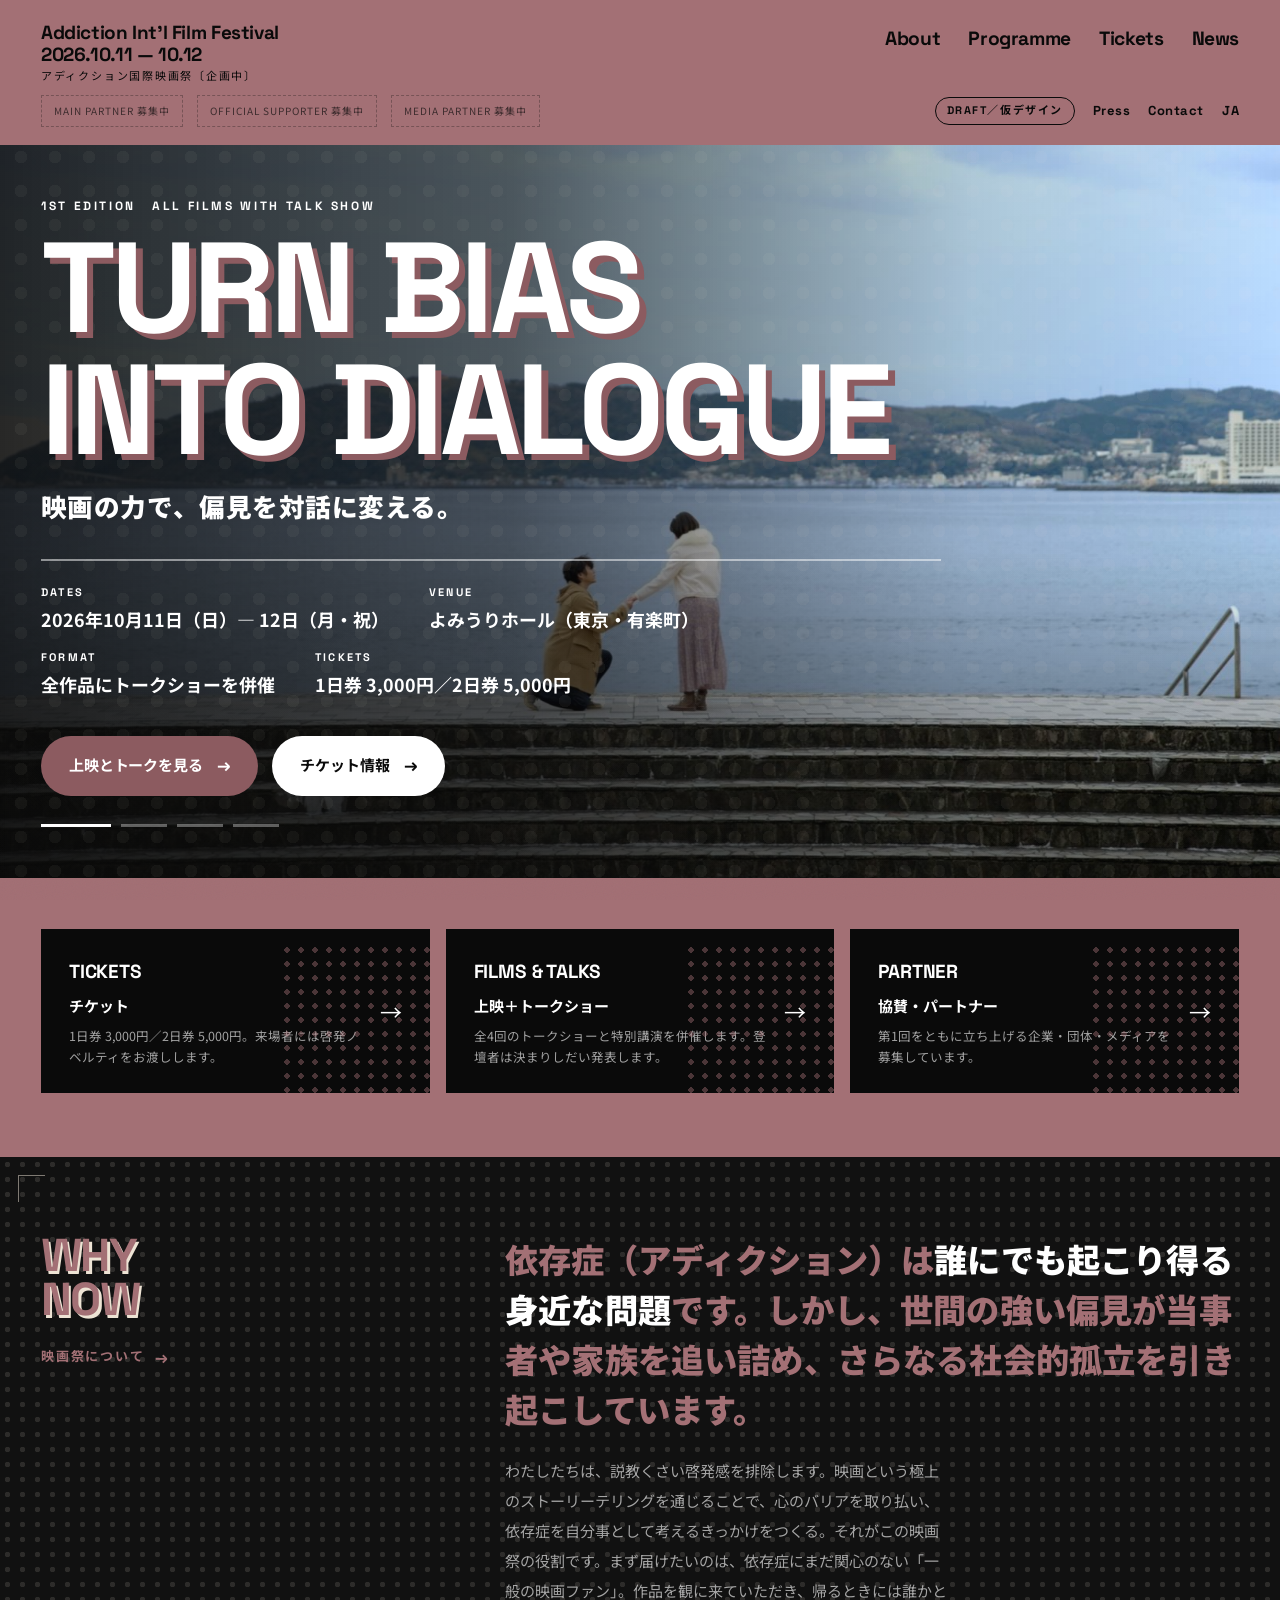
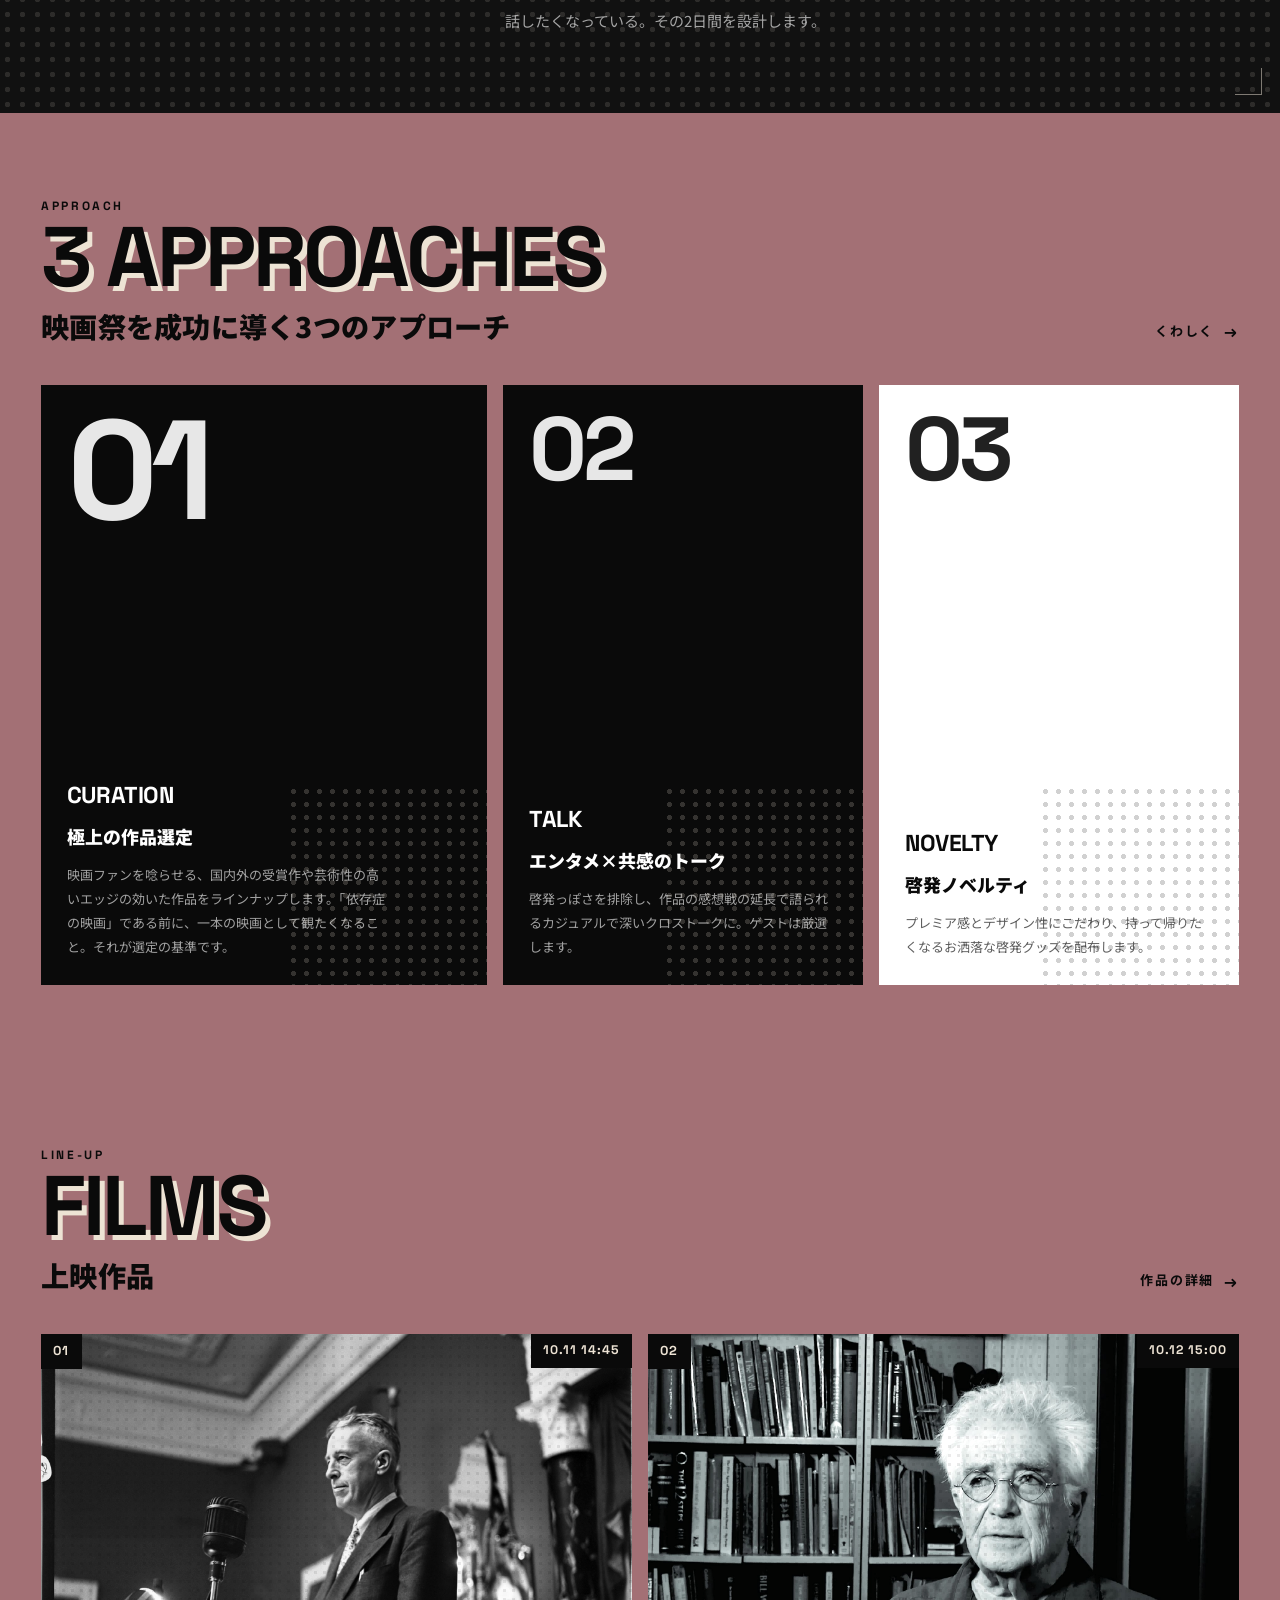
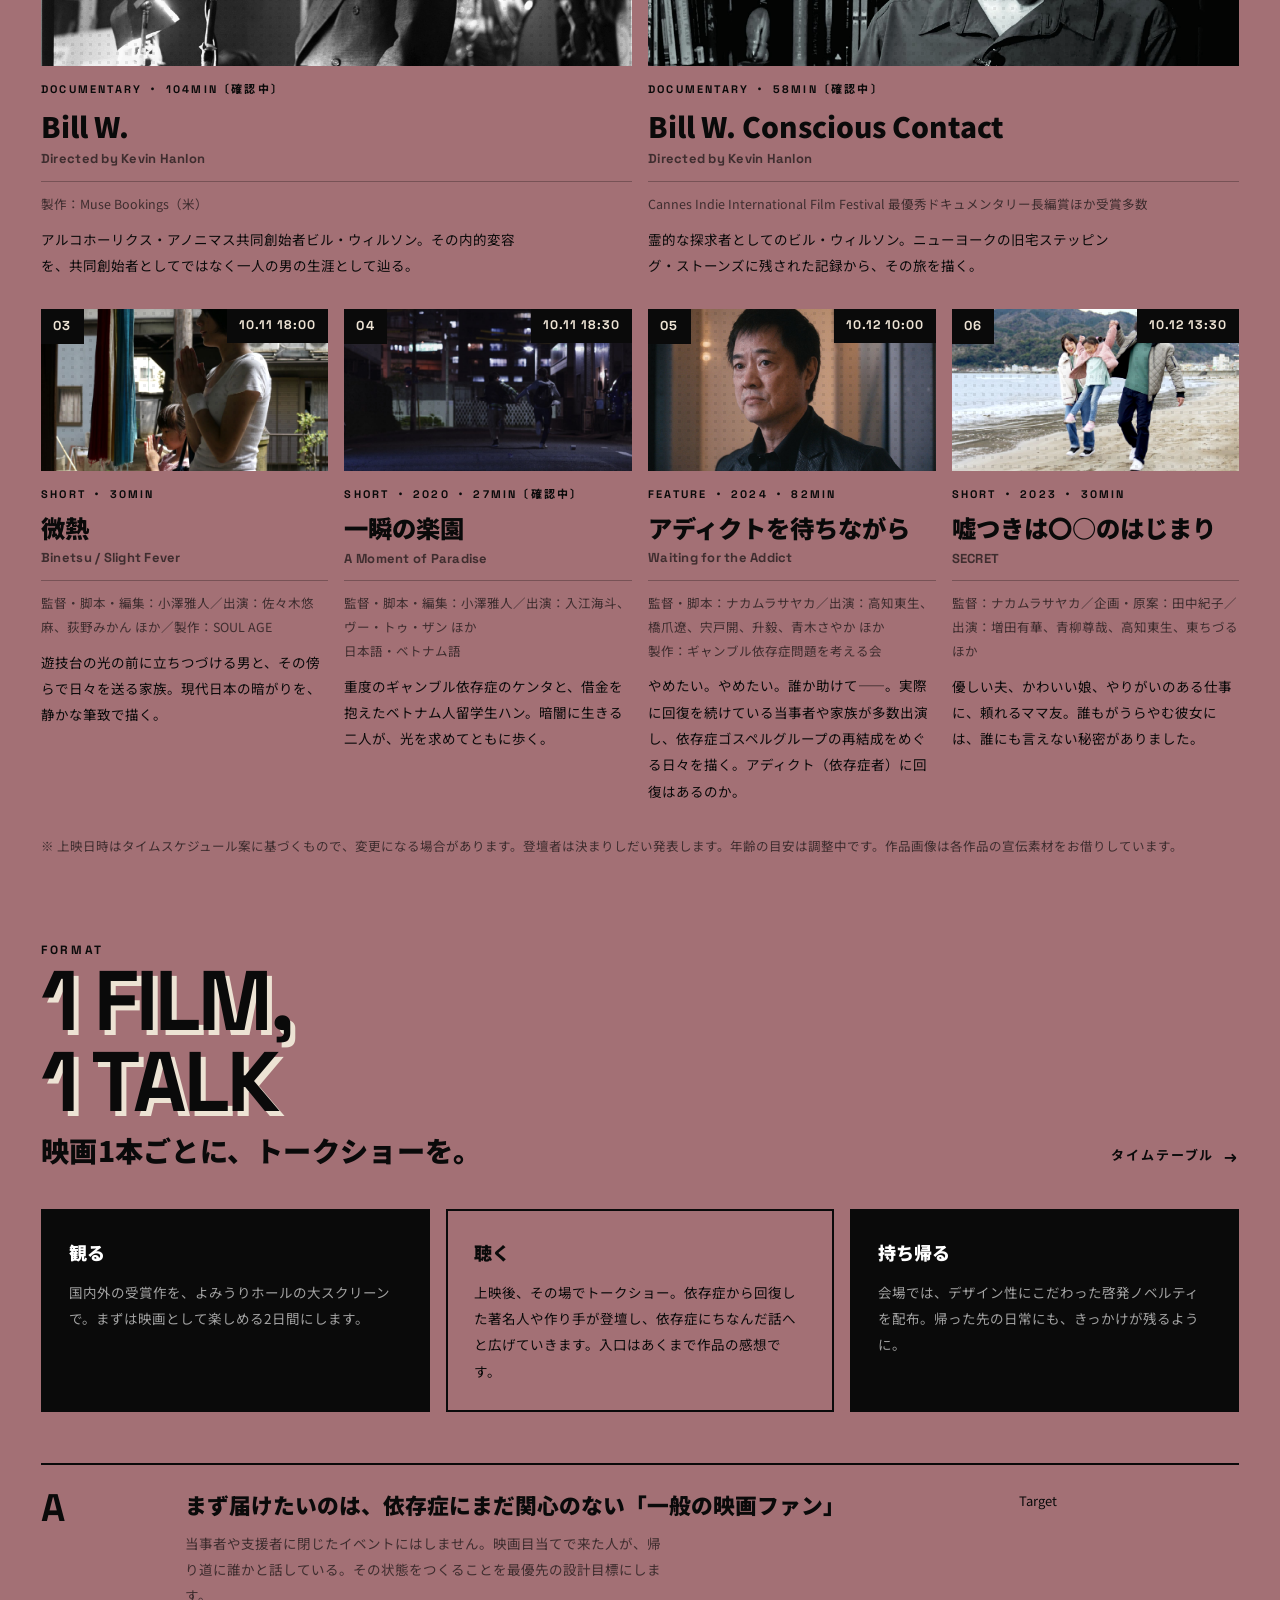
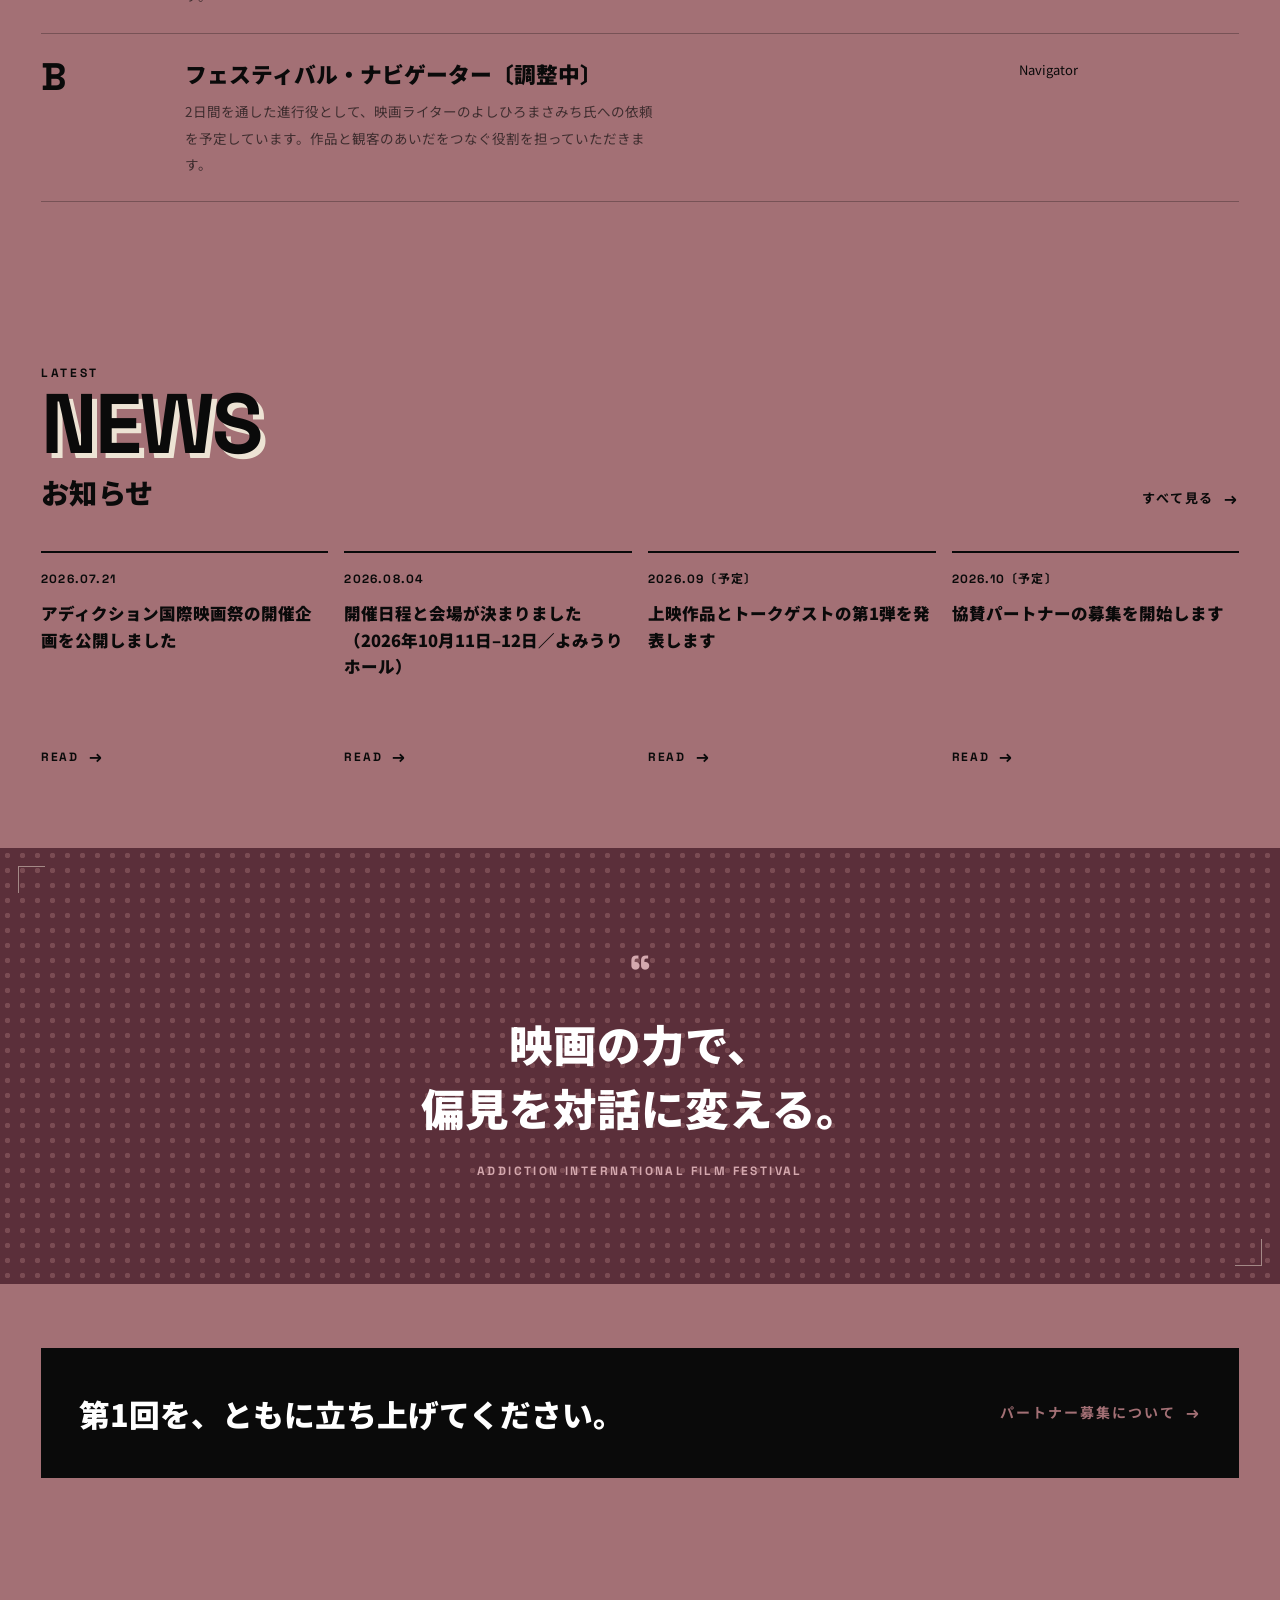
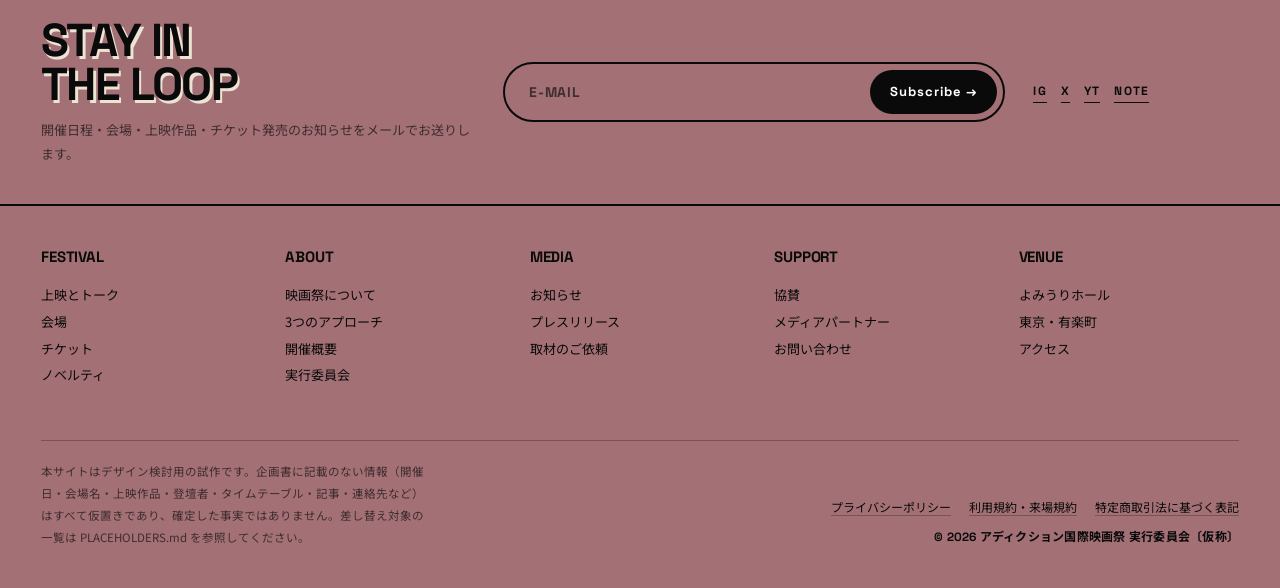
==== commit c2f25d51: "開催年を2026年で確定し、曜日表記を追加 クライアント確認により2026年開催と判明したため、未確定扱いを解除した。  - 全8ページのヘッダー: 10.11 — 10.12 → 2026.10.1" ====
--- a/index.html
+++ b/index.html
@@ -5,7 +5,7 @@
 <meta name="viewport" content="width=device-width, initial-scale=1">
 <title>アディクション国際映画祭｜映画の力で、偏見を対話に変える</title>
 <meta name="robots" content="noindex, nofollow, noarchive">
-<meta name="description" content="アディクション国際映画祭〔企画中〕公式サイト。依存症をテーマにした国内外の受賞作を、全作品トークショー付きで上映します。よみうりホール（東京・有楽町）で10月11日–12日に開催。">
+<meta name="description" content="アディクション国際映画祭〔企画中〕公式サイト。依存症をテーマにした国内外の受賞作を、全作品トークショー付きで上映します。よみうりホール（東京・有楽町）で2026年10月11日–12日に開催。">
 <link rel="preconnect" href="https://fonts.googleapis.com">
 <link rel="preconnect" href="https://fonts.gstatic.com" crossorigin>
 <link href="https://fonts.googleapis.com/css2?family=Space+Grotesk:wght@500;700&family=Noto+Sans+JP:wght@400;700;900&display=swap" rel="stylesheet">
@@ -19,7 +19,7 @@
     <div class="header__top">
       <a class="brand" href="index.html">
         <span class="brand__en">Addiction Int'l Film Festival</span>
-        <span class="brand__date">10.11 — 10.12</span>
+        <span class="brand__date">2026.10.11 — 10.12</span>
         <span class="brand__jp">アディクション国際映画祭〔企画中〕</span>
       </a>
 
@@ -95,7 +95,7 @@
     <p class="hero__jp">映画の力で、偏見を対話に変える。</p>
 
     <dl class="hero__meta">
-      <div><dt>Dates</dt><dd>10月11日 — 12日の2日間</dd></div>
+      <div><dt>Dates</dt><dd>2026年10月11日（日）— 12日（月・祝）</dd></div>
       <div><dt>Venue</dt><dd>よみうりホール（東京・有楽町）</dd></div>
       <div><dt>Format</dt><dd>全作品にトークショーを併催</dd></div>
       <div><dt>Tickets</dt><dd>1日券 3,000円／2日券 5,000円</dd></div>
@@ -374,7 +374,7 @@
       </a>
       <a class="ncard rise" style="--d:.06s" href="news.html">
         <span class="ncard__date">2026.08.04</span>
-        <span class="ncard__t">開催日程と会場が決まりました（10月11日–12日／よみうりホール）</span>
+        <span class="ncard__t">開催日程と会場が決まりました（2026年10月11日–12日／よみうりホール）</span>
         <span class="arrow">Read</span>
       </a>
       <a class="ncard rise" style="--d:.12s" href="news.html">
--- a/styles.css
+++ b/styles.css
@@ -304,9 +304,10 @@
 /* ---------- 上映作品（Locarno の Official Selection に相当） ----------
    写真はカードに入れず、地色の上に直接置く。まわりのUIを変えないことで
    6作品の色がそれぞれ立ちつつ、サイトの世界観は崩れない。 */
-.films{display:grid;grid-template-columns:repeat(6,1fr);gap:clamp(20px,2.4vw,34px) 16px;}
-.film{display:flex;flex-direction:column;grid-column:span 2;}
-.film--lead{grid-column:span 3;}
+/* 12分割。メイン2本を半分ずつの大カードで1段目、残り4本を2段目に並べて端数を出さない */
+.films{display:grid;grid-template-columns:repeat(12,1fr);gap:clamp(20px,2.4vw,34px) 16px;}
+.film{display:flex;flex-direction:column;grid-column:span 3;}
+.film--lead{grid-column:span 6;}
 .film__img{
   position:relative;aspect-ratio:16/9;overflow:hidden;background:var(--ink);
 }
@@ -540,7 +541,8 @@
   .scard--tall{min-height:340px;}
   .editorial{grid-template-columns:1fr;}
   .films{grid-template-columns:repeat(2,1fr);}
-  .film--lead{grid-column:span 3;}
+  .film{grid-column:span 1;}
+  .film--lead{grid-column:span 2;}
   .news{grid-template-columns:repeat(2,1fr);}
   .footer__cols{grid-template-columns:repeat(3,1fr);}
   .newsletter__grid{grid-template-columns:1fr;}
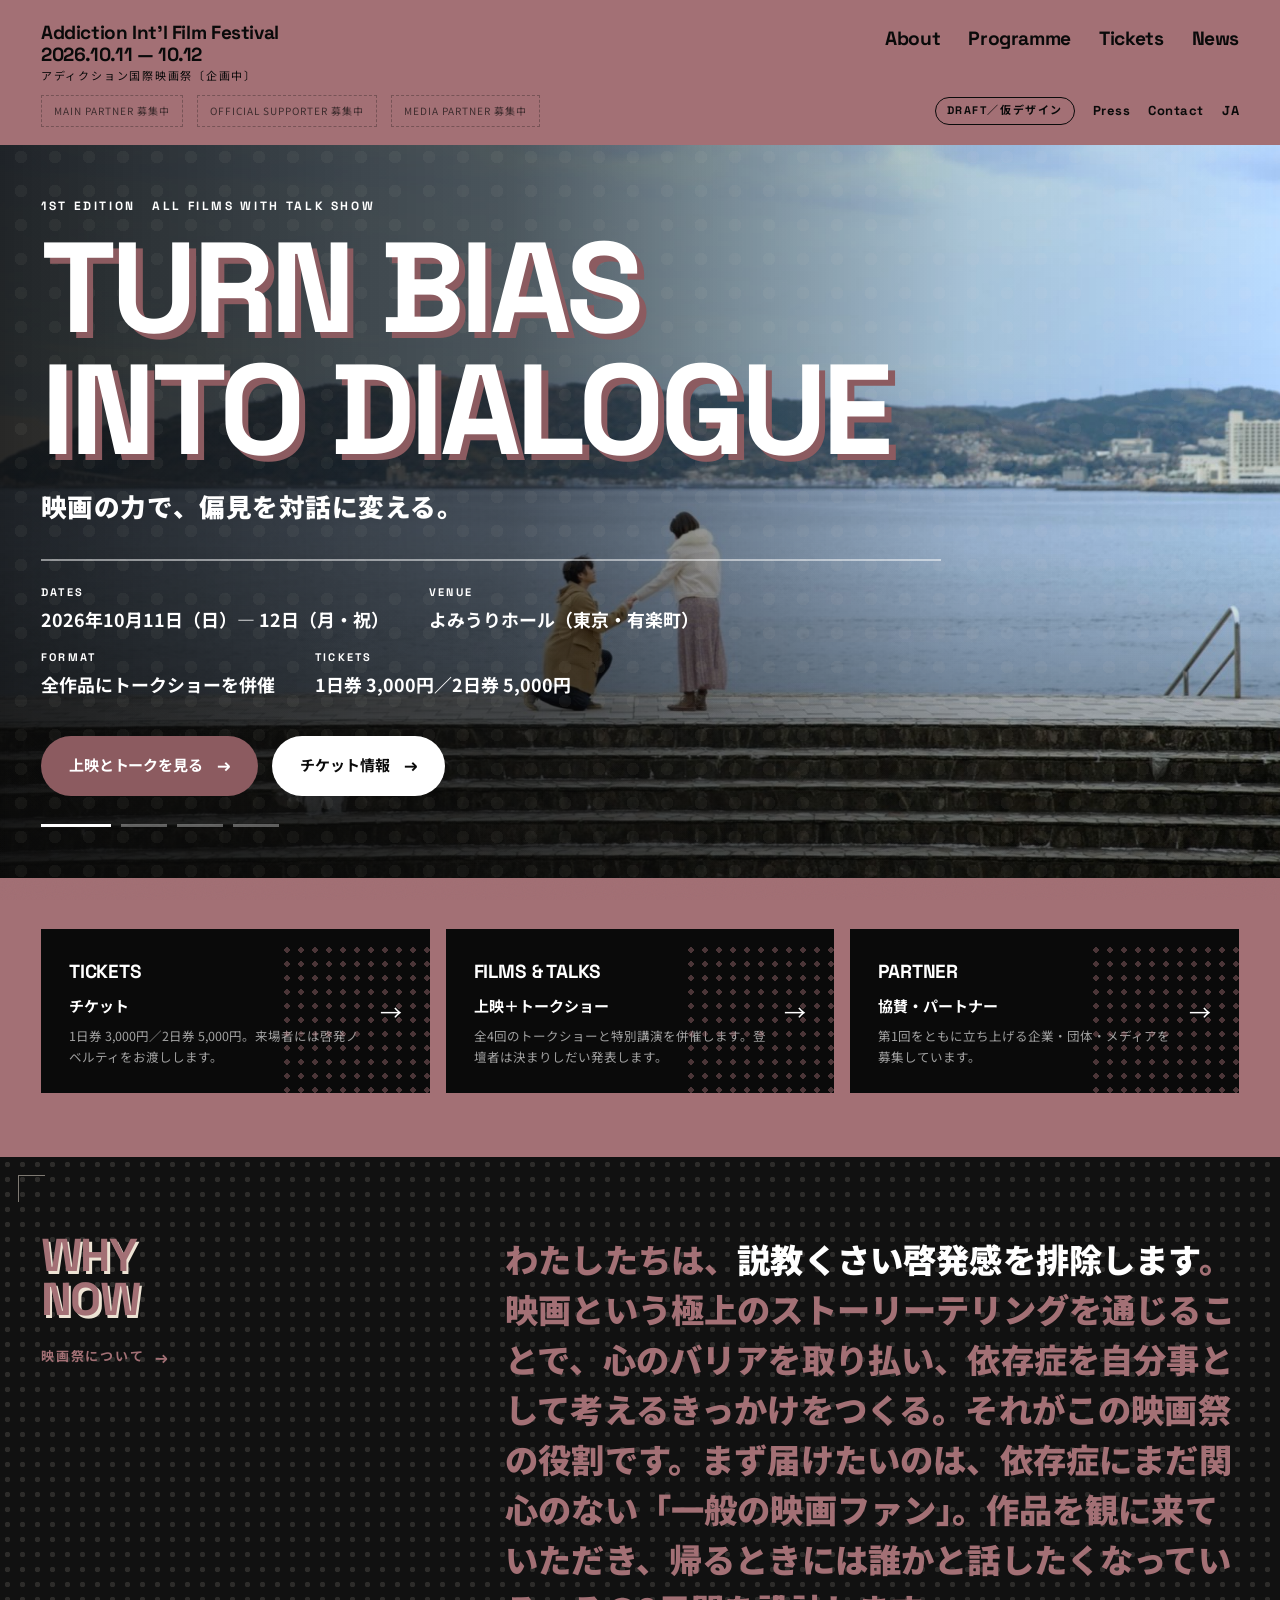
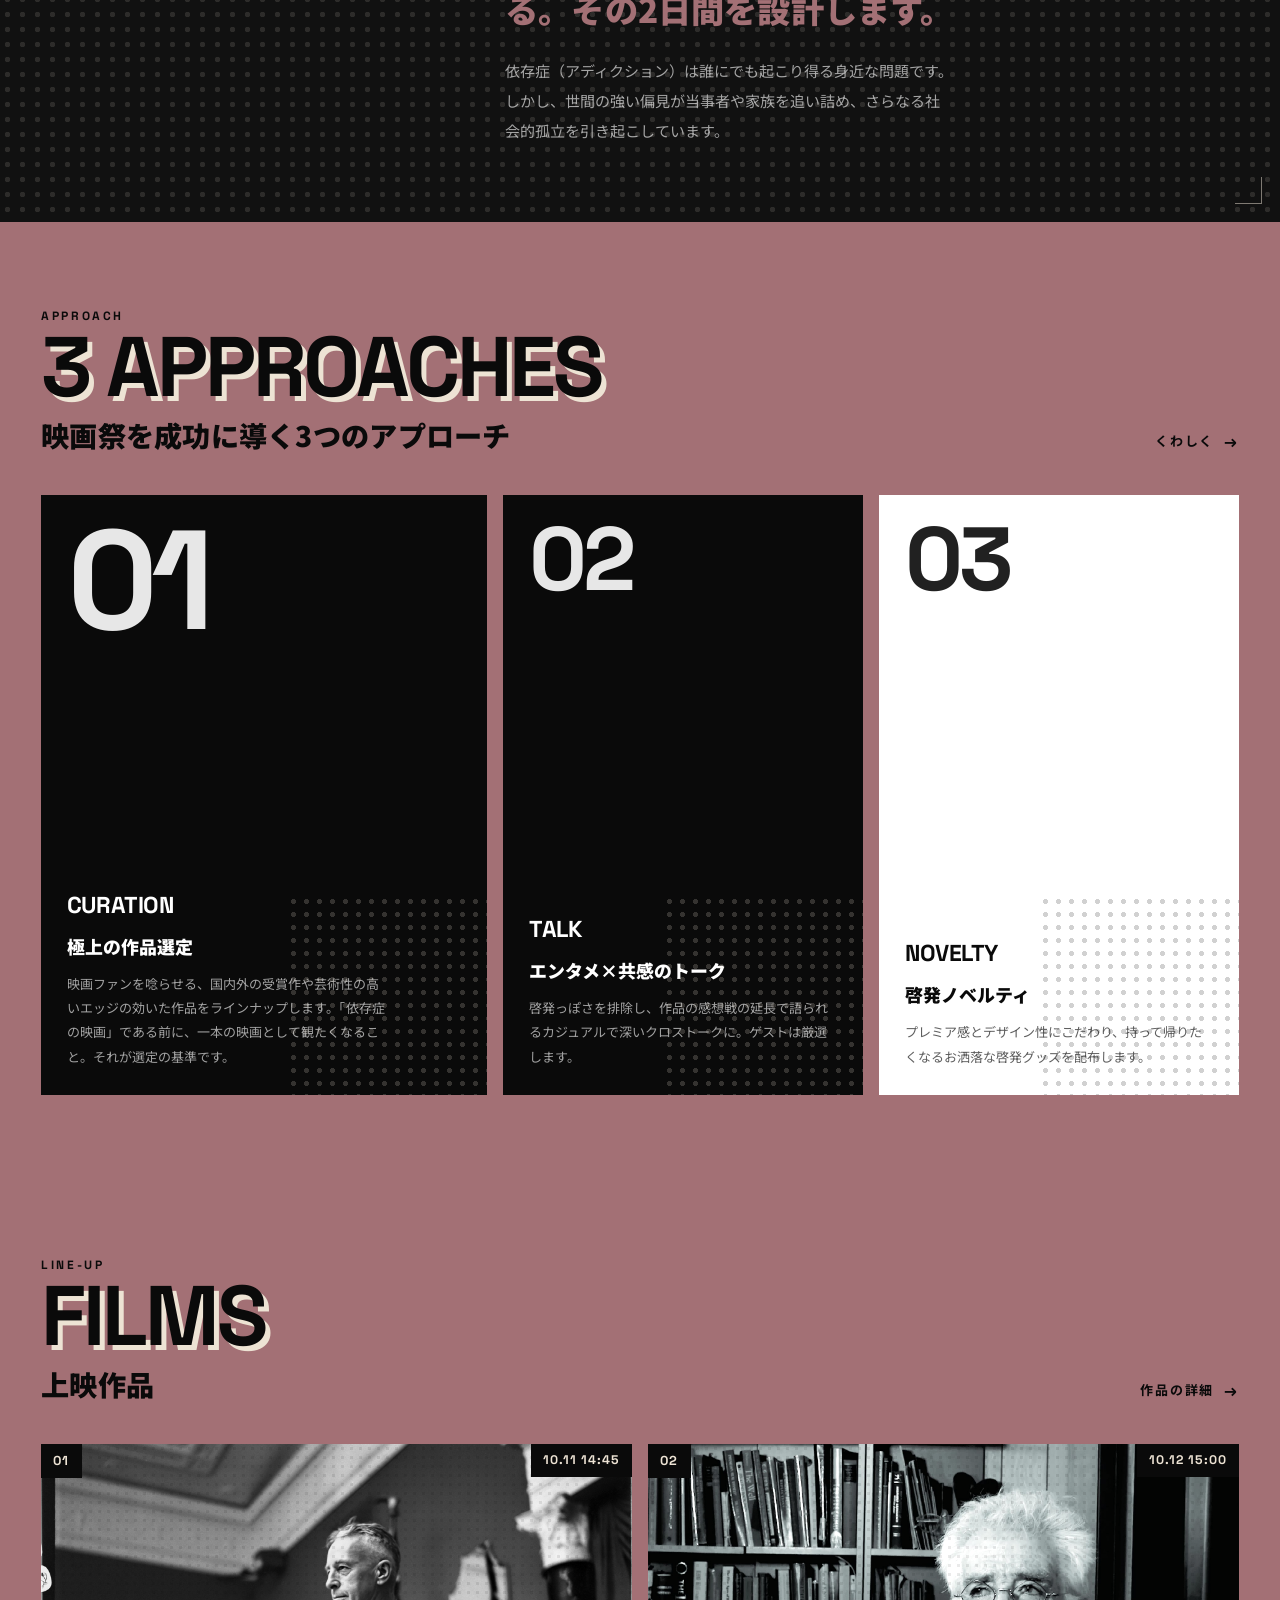
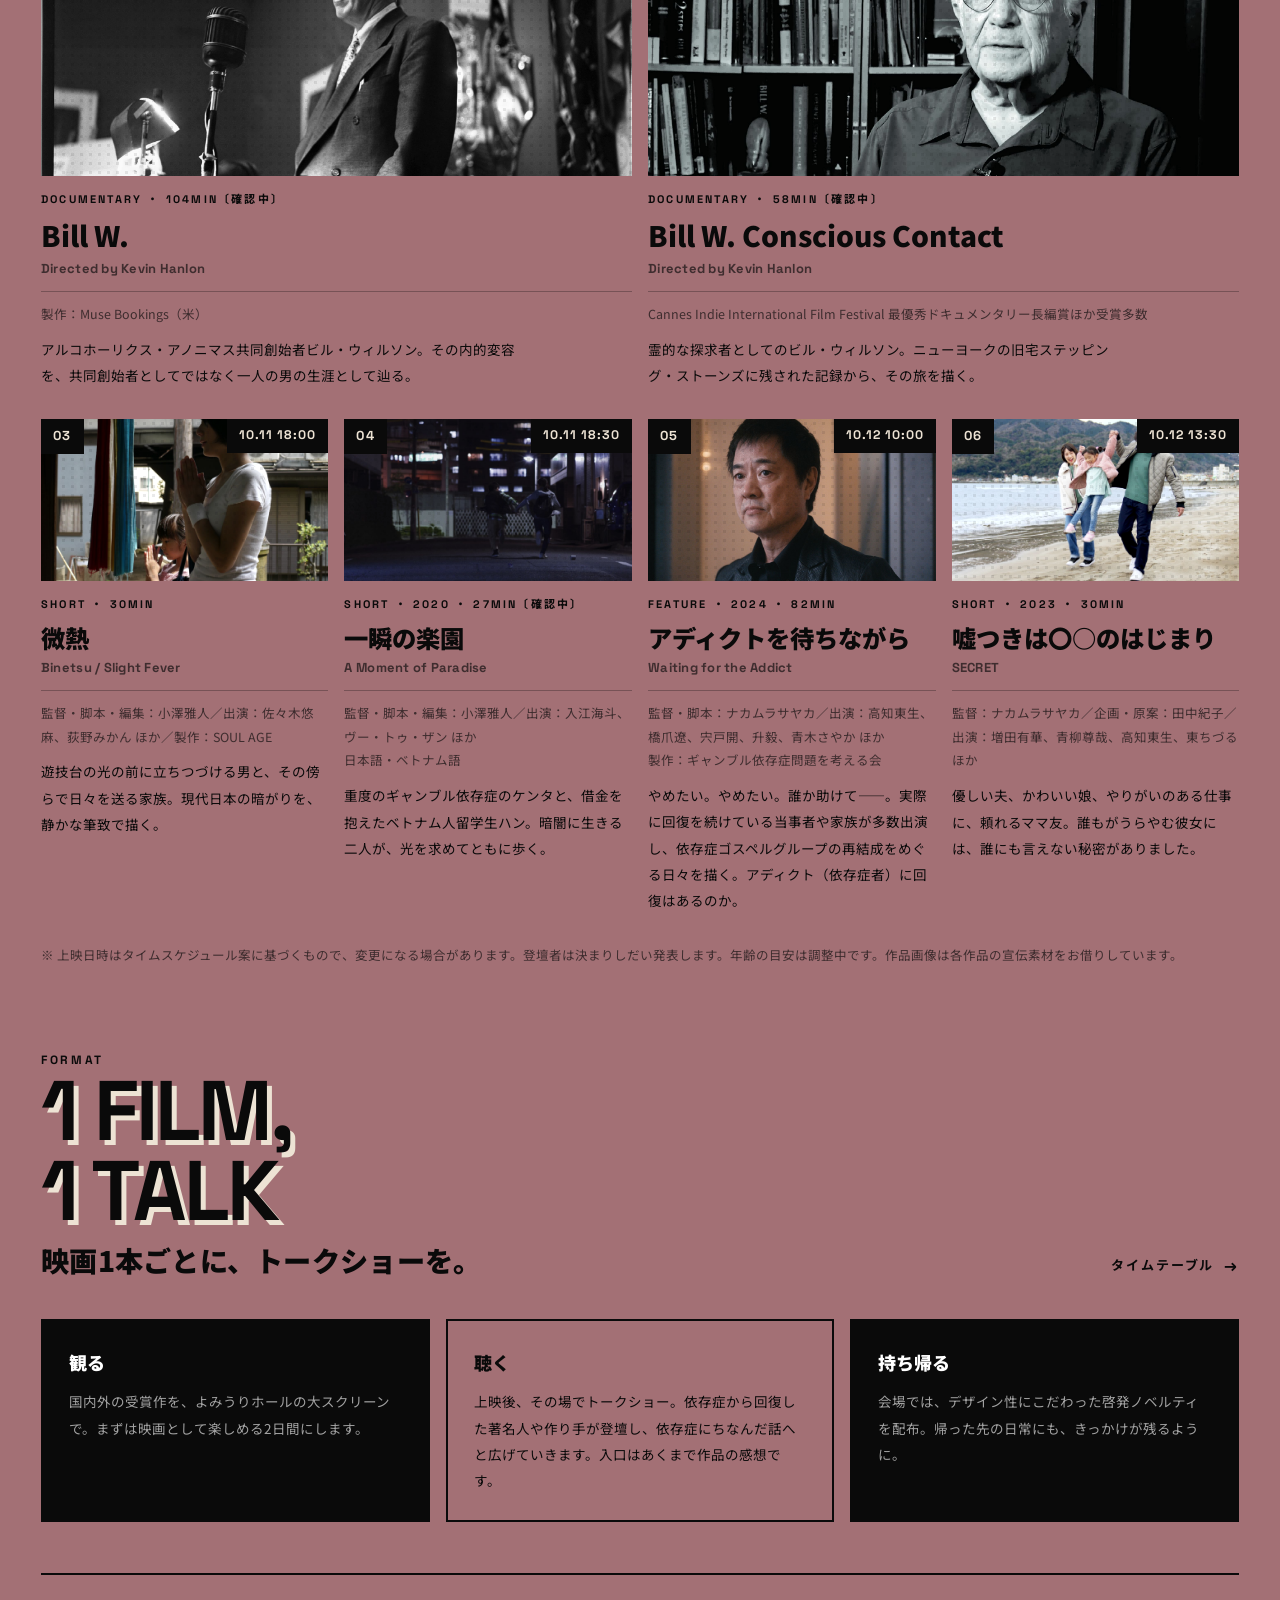
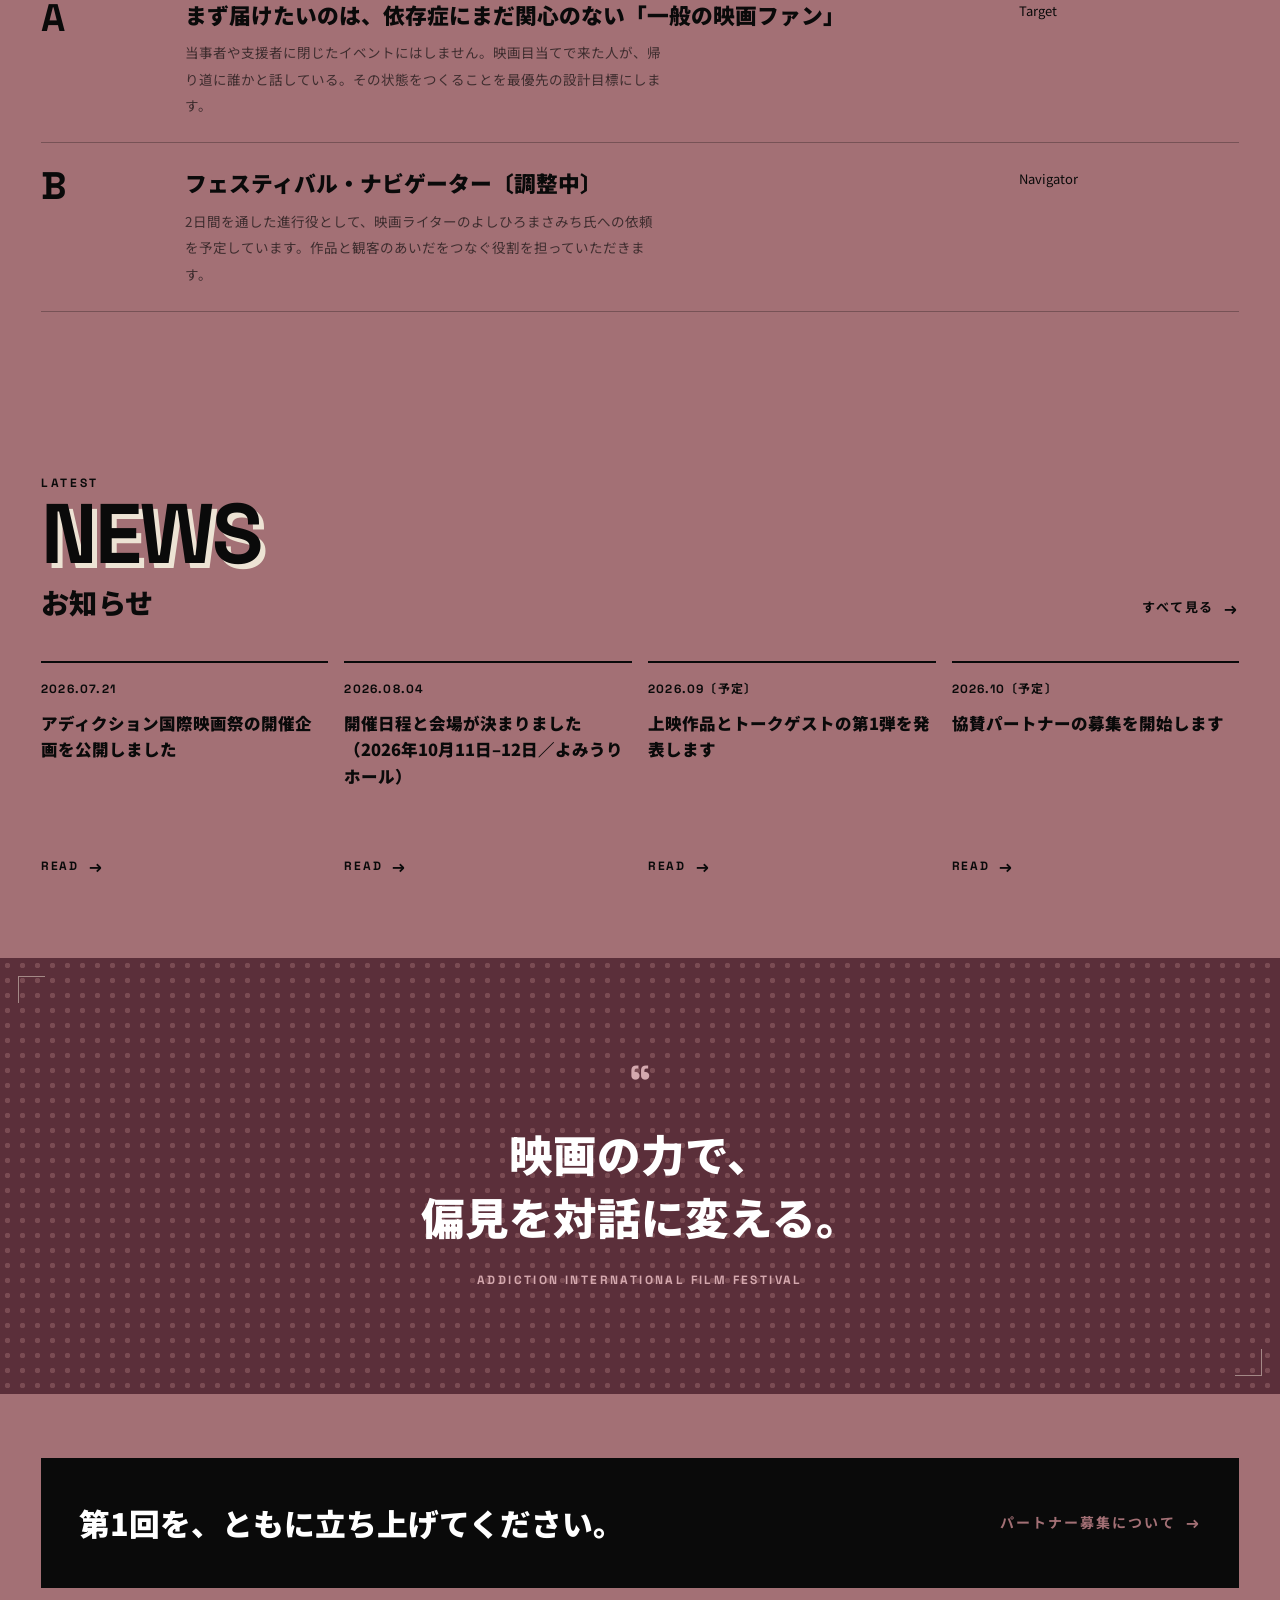
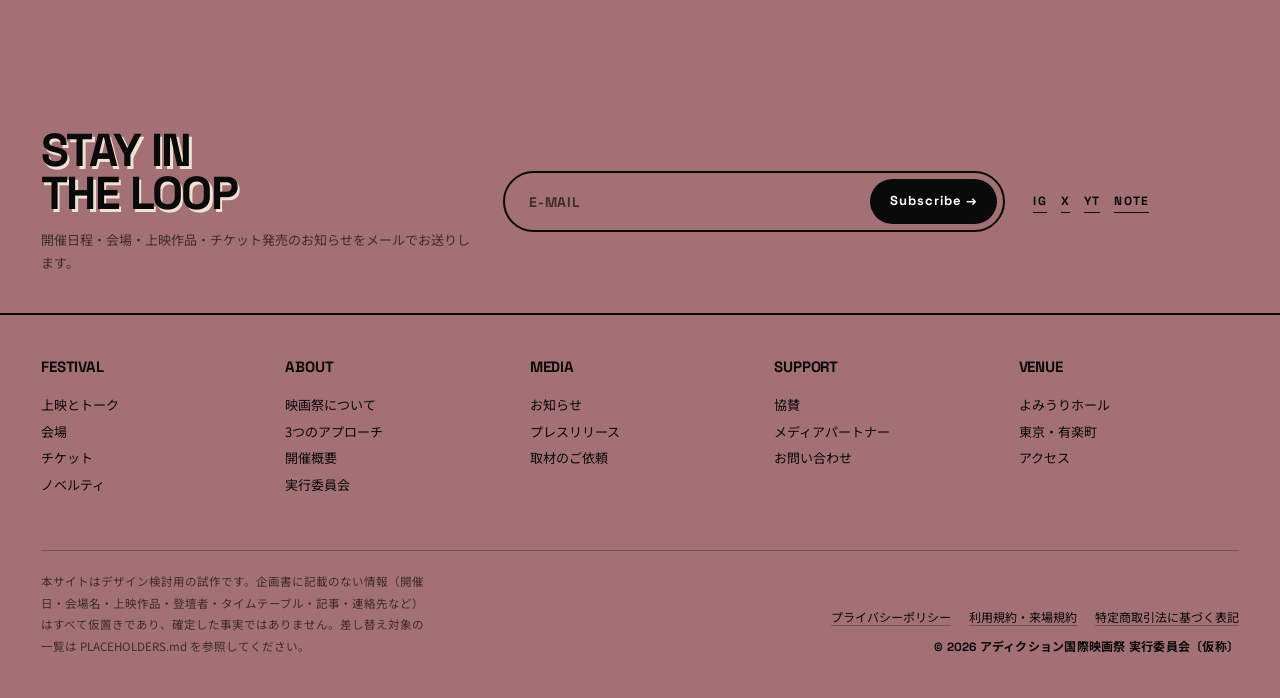
==== commit 6bfc954c: "Why Now の2段落を入れ替え、太字と本文を反転 背景説明（依存症は誰にでも起こり得る〜）を大見出しの太字リードに、 姿勢表明（わたしたちは、説教くさい啓発感を排除します〜）を小さい本文に してい" ====
--- a/index.html
+++ b/index.html
@@ -157,8 +157,8 @@
         <a class="arrow" href="about.html" style="color:var(--red);margin-top:22px">映画祭について</a>
       </div>
       <div class="rise" style="--d:.1s">
-        <p class="panel__lead">依存症（アディクション）は<em>誰にでも起こり得る身近な問題</em>です。しかし、世間の強い偏見が当事者や家族を追い詰め、さらなる社会的孤立を引き起こしています。</p>
-        <p class="panel__body">わたしたちは、説教くさい啓発感を排除します。映画という極上のストーリーテリングを通じることで、心のバリアを取り払い、依存症を自分事として考えるきっかけをつくる。それがこの映画祭の役割です。まず届けたいのは、依存症にまだ関心のない「一般の映画ファン」。作品を観に来ていただき、帰るときには誰かと話したくなっている。その2日間を設計します。</p>
+        <p class="panel__lead">わたしたちは、<em>説教くさい啓発感を排除します</em>。映画という極上のストーリーテリングを通じることで、心のバリアを取り払い、依存症を自分事として考えるきっかけをつくる。それがこの映画祭の役割です。まず届けたいのは、依存症にまだ関心のない「一般の映画ファン」。作品を観に来ていただき、帰るときには誰かと話したくなっている。その2日間を設計します。</p>
+        <p class="panel__body">依存症（アディクション）は誰にでも起こり得る身近な問題です。しかし、世間の強い偏見が当事者や家族を追い詰め、さらなる社会的孤立を引き起こしています。</p>
       </div>
     </div>
   </div>
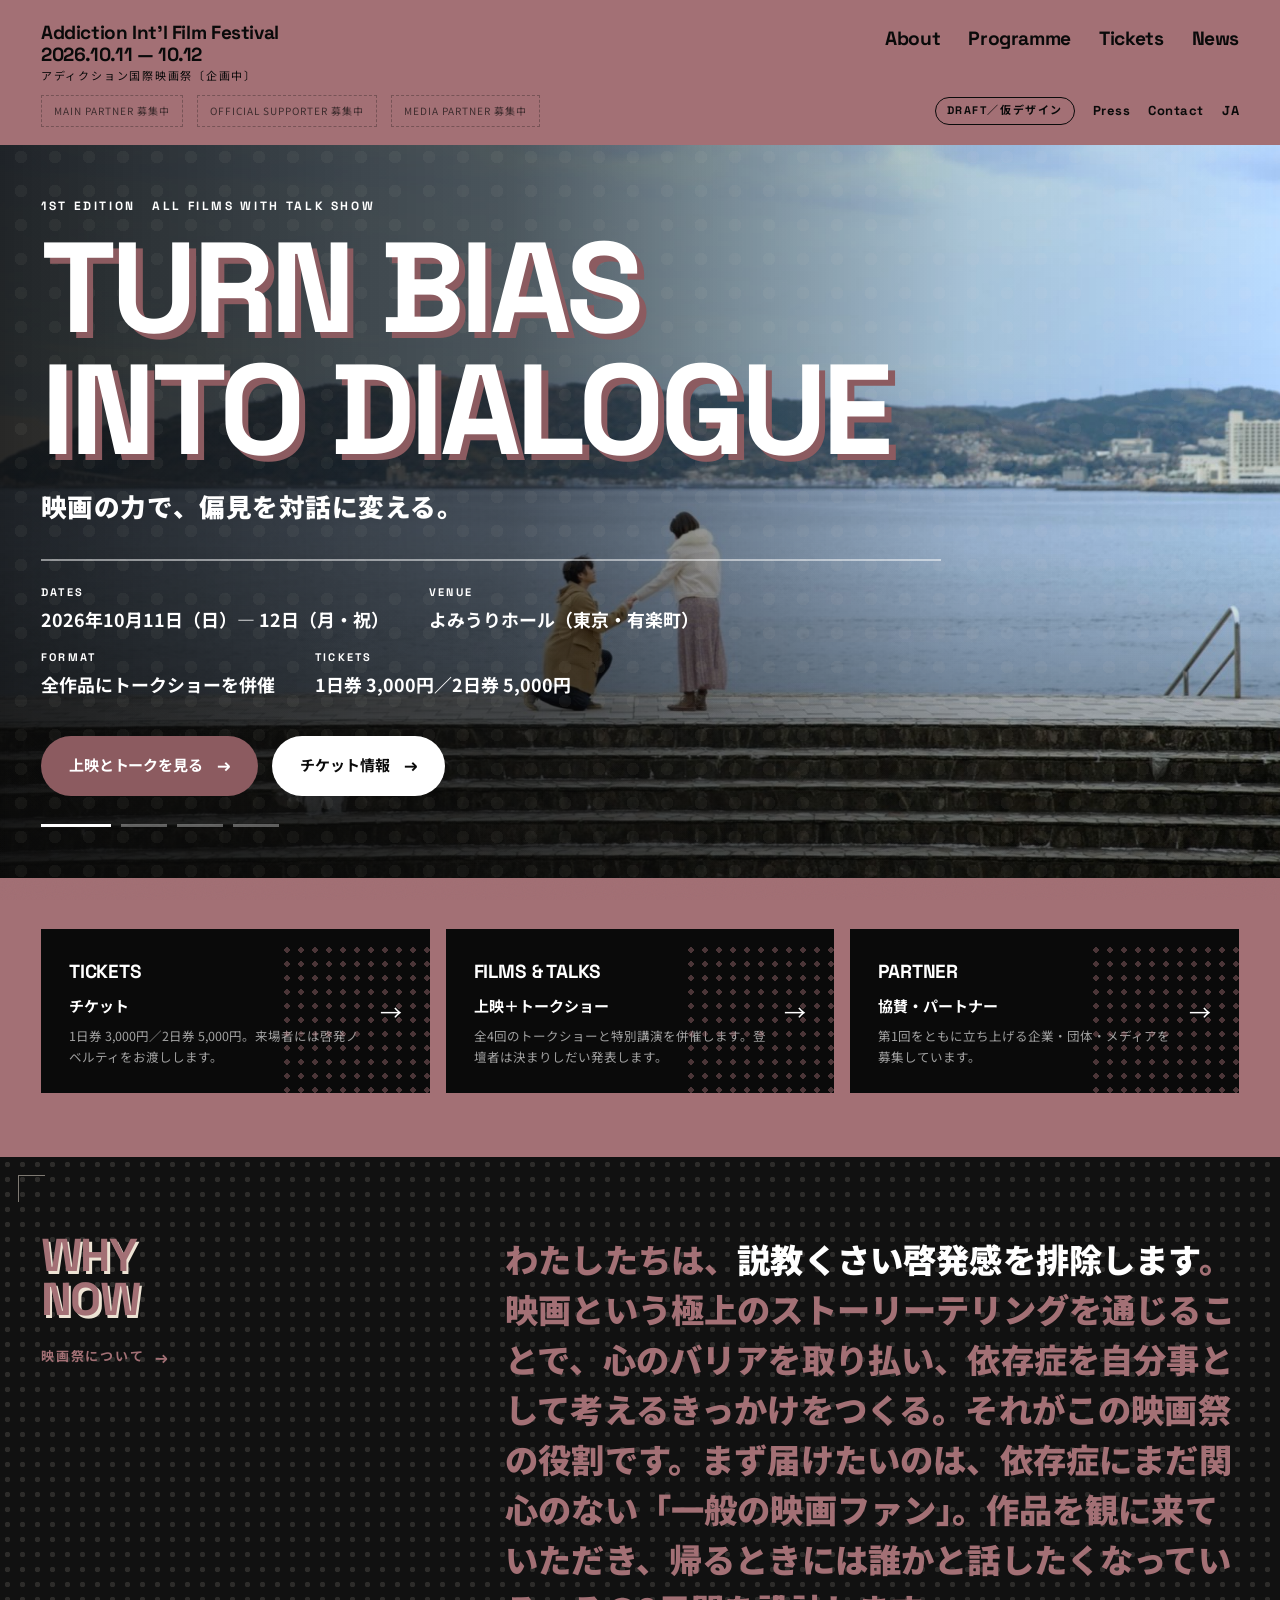
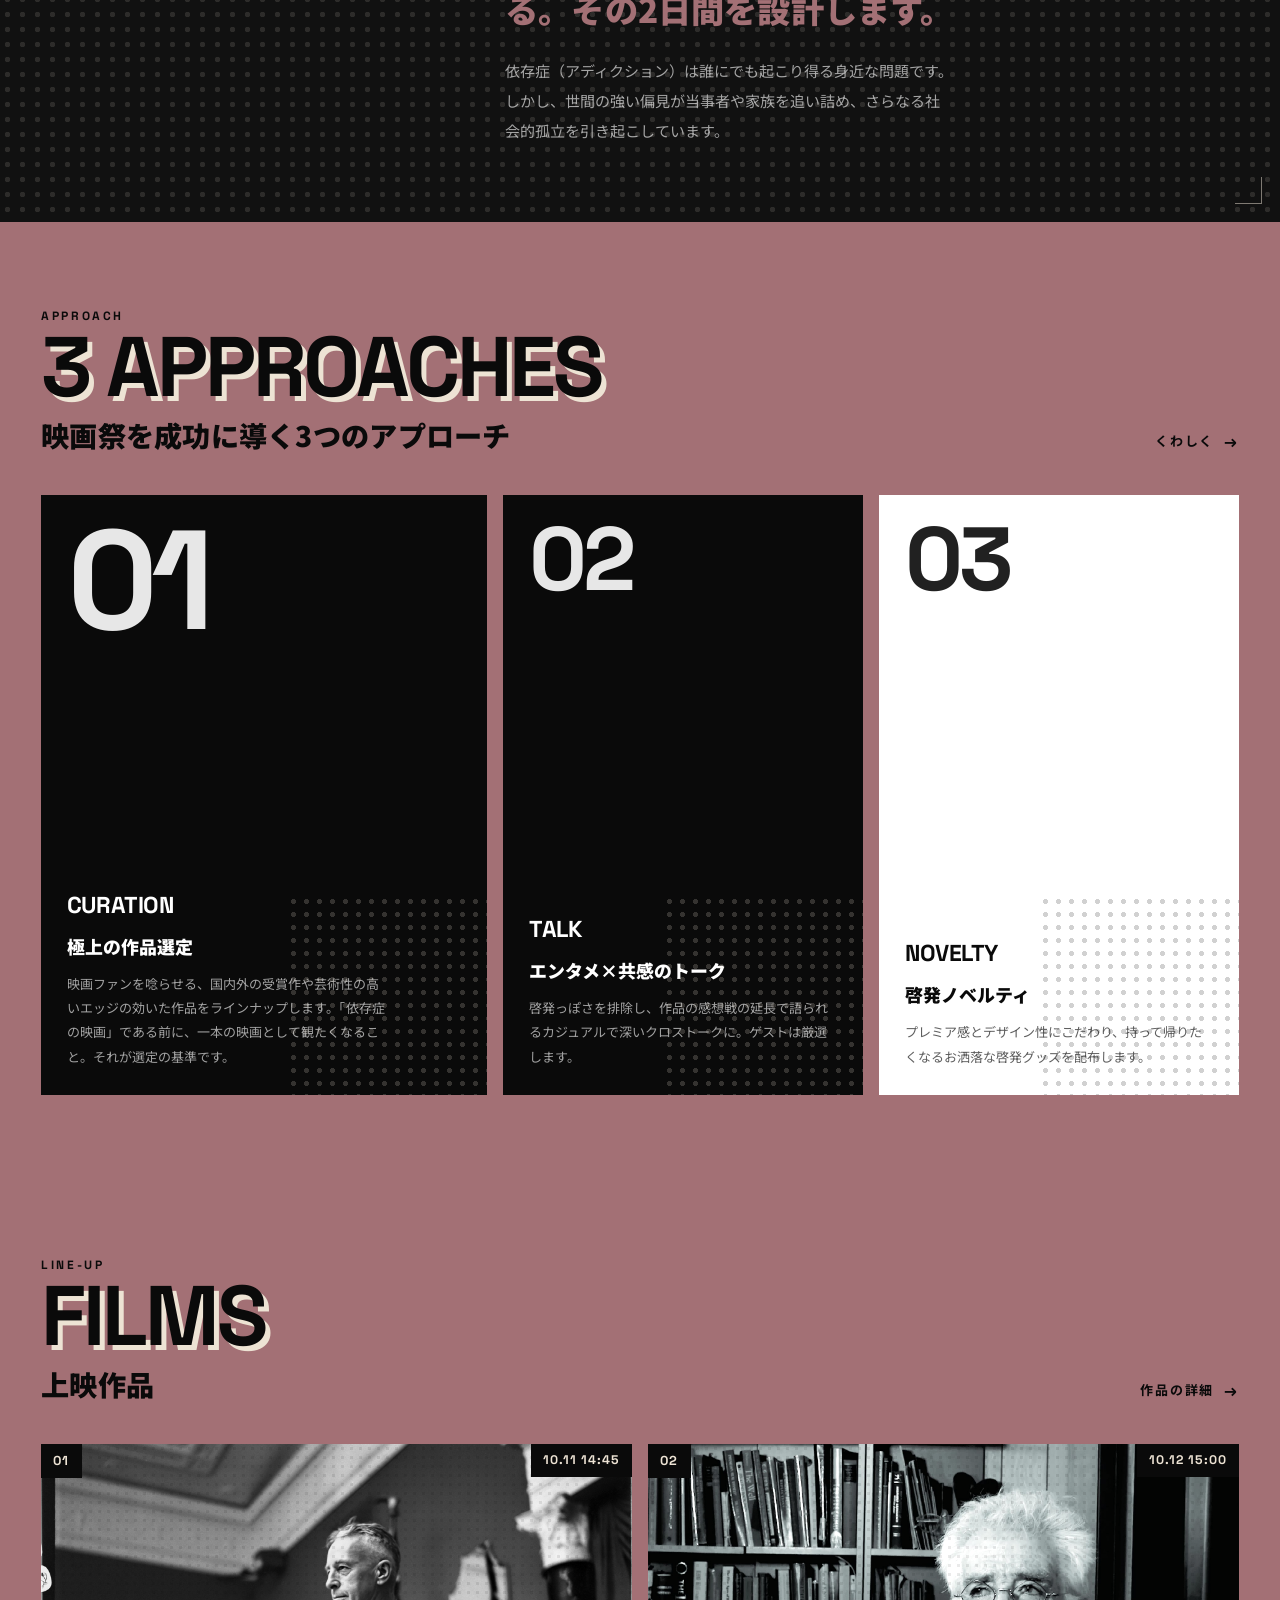
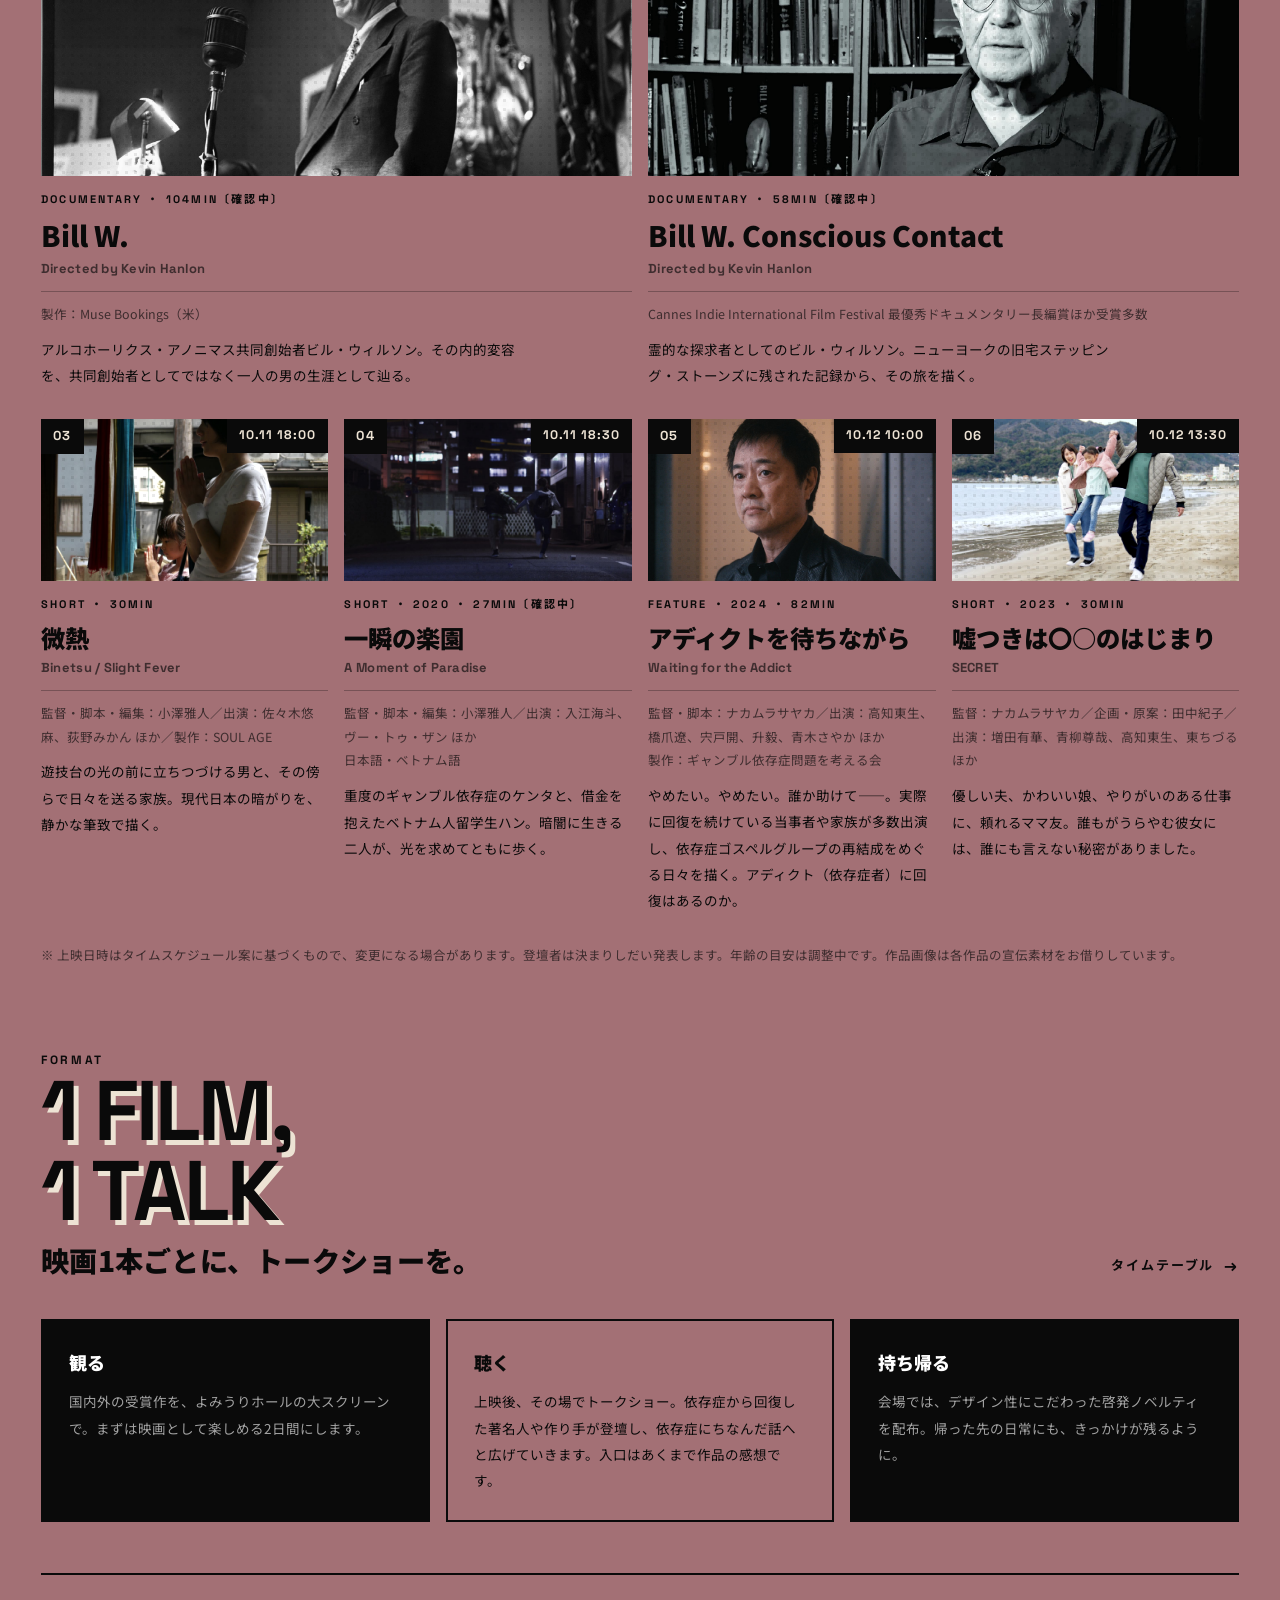
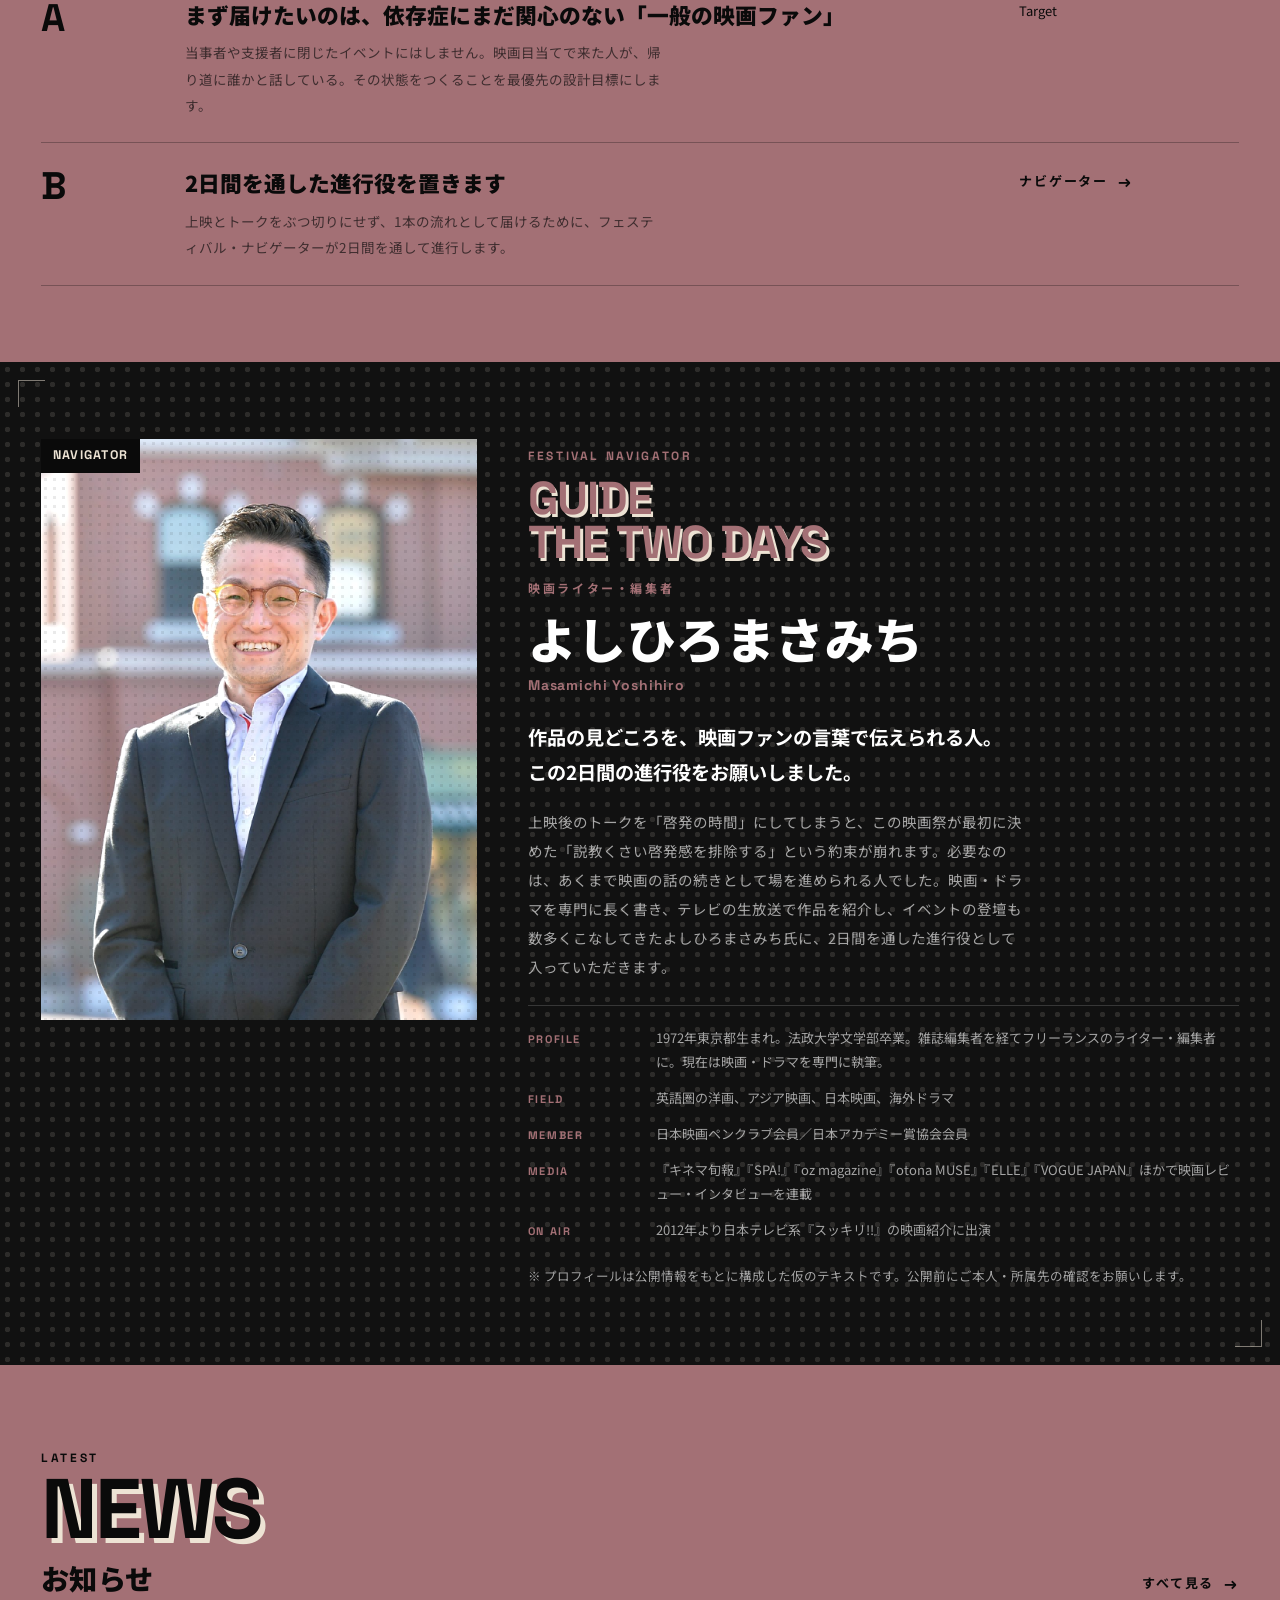
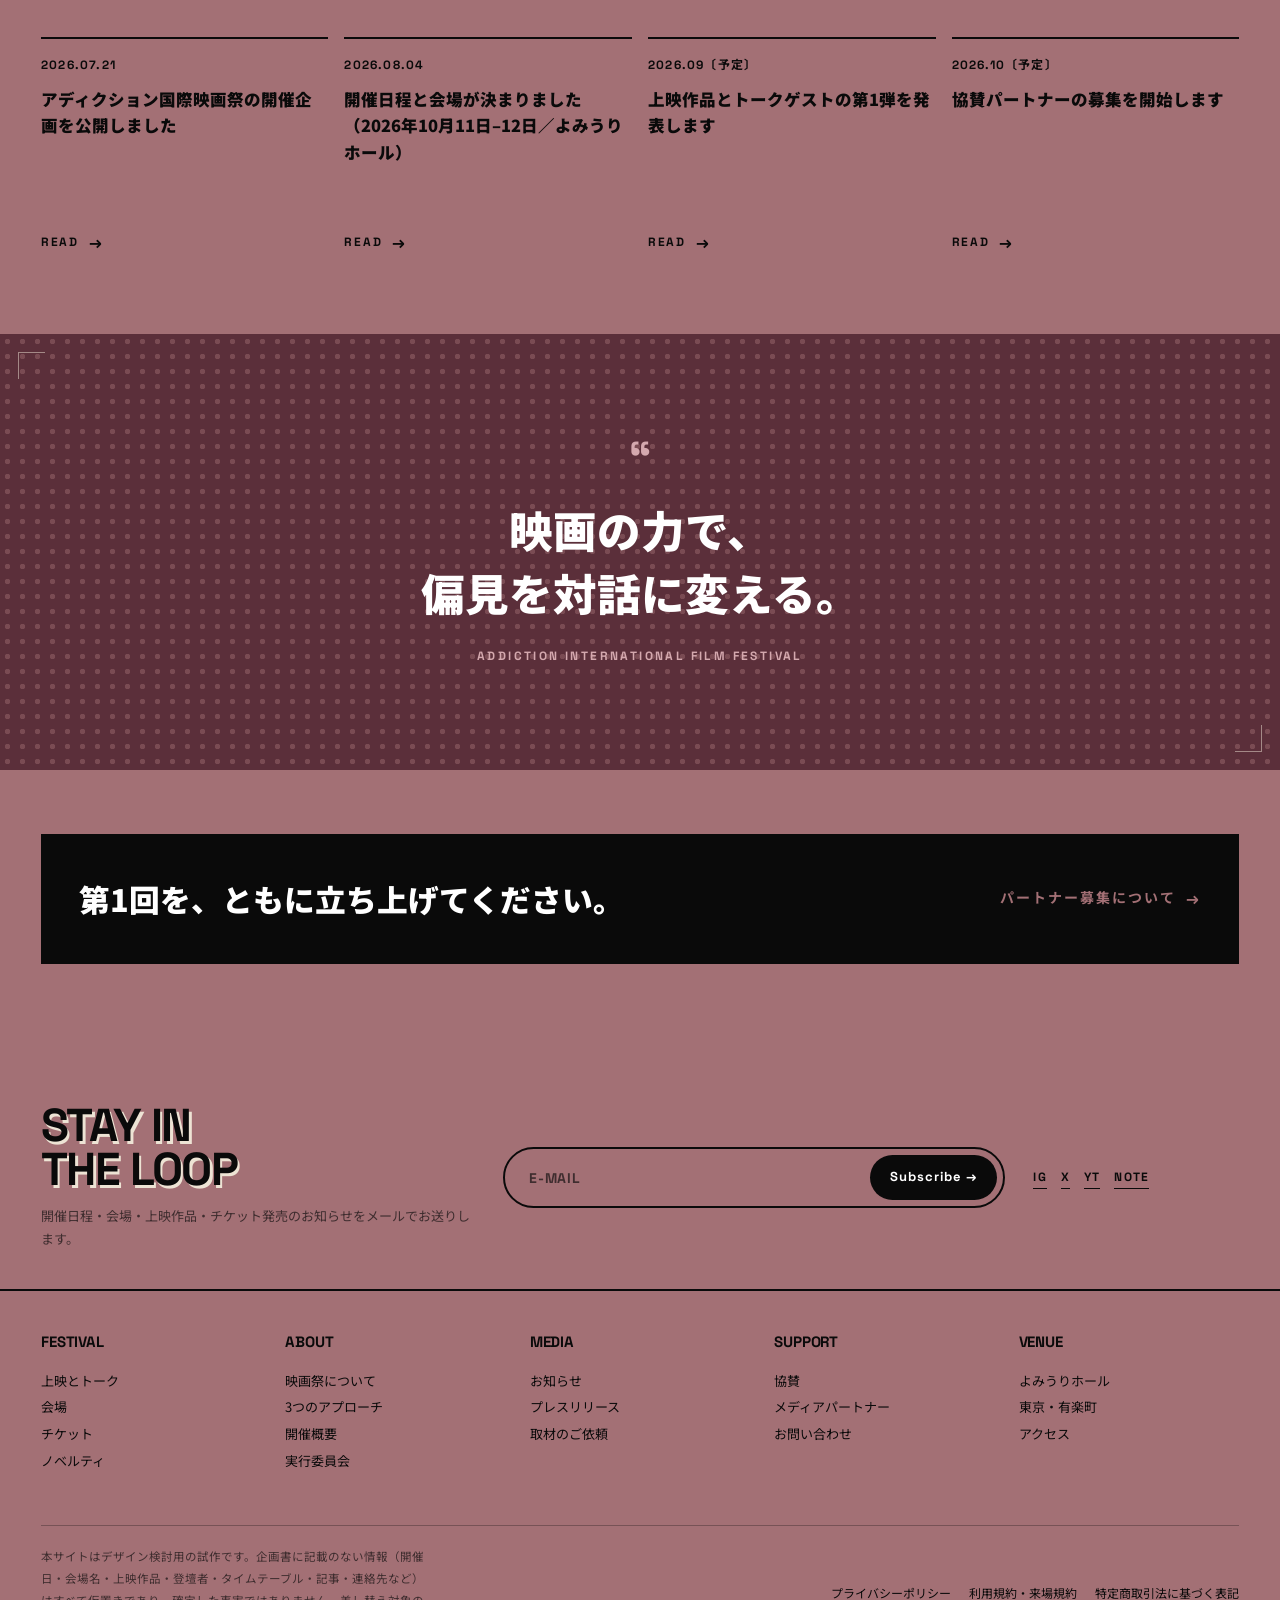
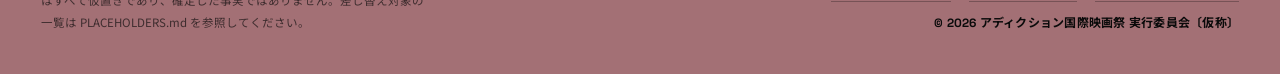
==== commit f79686c9: "フェスティバル・ナビゲーターの紹介セクションを追加 よしひろまさみち氏の起用が決まったため、index に写真つきの Navigator セクションを新設し、各ページの「依頼予定・調整中」を外した。 " ====
--- a/index.html
+++ b/index.html
@@ -345,10 +345,45 @@
       <div class="row-item rise" style="--d:.06s">
         <span class="row-item__no">B</span>
         <div>
-          <p class="row-item__t">フェスティバル・ナビゲーター〔調整中〕</p>
-          <p class="row-item__d">2日間を通した進行役として、映画ライターのよしひろまさみち氏への依頼を予定しています。作品と観客のあいだをつなぐ役割を担っていただきます。</p>
+          <p class="row-item__t">2日間を通した進行役を置きます</p>
+          <p class="row-item__d">上映とトークをぶつ切りにせず、1本の流れとして届けるために、フェスティバル・ナビゲーターが2日間を通して進行します。</p>
         </div>
-        <p class="row-item__meta">Navigator</p>
+        <p class="row-item__meta"><a class="arrow" href="#navigator">ナビゲーター</a></p>
+      </div>
+    </div>
+  </div>
+</section>
+
+<!-- ============ NAVIGATOR ============ -->
+<section class="panel" id="navigator">
+  <div class="panel__dots" aria-hidden="true"></div>
+  <div class="wrap">
+    <div class="navigator__grid">
+      <figure class="navigator__img rise">
+        <span class="navigator__badge">Navigator</span>
+        <img src="assets/navigator/yoshihiro.jpg" alt="フェスティバル・ナビゲーターのよしひろまさみち氏" loading="lazy">
+      </figure>
+
+      <div class="rise" style="--d:.08s">
+        <span class="eyebrow" style="color:var(--red)">Festival Navigator</span>
+        <h2 class="display display--sm display--rose" style="color:var(--red);margin-top:10px">Guide<br>the Two Days</h2>
+        <span class="navigator__k eyebrow">映画ライター・編集者</span>
+        <span class="navigator__name">よしひろまさみち</span>
+        <span class="navigator__en">Masamichi Yoshihiro</span>
+
+        <p class="navigator__lead">作品の見どころを、映画ファンの言葉で伝えられる人。この2日間の進行役をお願いしました。</p>
+
+        <p class="navigator__d">上映後のトークを「啓発の時間」にしてしまうと、この映画祭が最初に決めた「説教くさい啓発感を排除する」という約束が崩れます。必要なのは、あくまで映画の話の続きとして場を進められる人でした。映画・ドラマを専門に長く書き、テレビの生放送で作品を紹介し、イベントの登壇も数多くこなしてきたよしひろまさみち氏に、2日間を通した進行役として入っていただきます。</p>
+
+        <ul class="navigator__facts">
+          <li><b>Profile</b><span>1972年東京都生まれ。法政大学文学部卒業。雑誌編集者を経てフリーランスのライター・編集者に。現在は映画・ドラマを専門に執筆。</span></li>
+          <li><b>Field</b><span>英語圏の洋画、アジア映画、日本映画、海外ドラマ</span></li>
+          <li><b>Member</b><span>日本映画ペンクラブ会員／日本アカデミー賞協会会員</span></li>
+          <li><b>Media</b><span>『キネマ旬報』『SPA!』『oz magazine』『otona MUSE』『ELLE』『VOGUE JAPAN』ほかで映画レビュー・インタビューを連載</span></li>
+          <li><b>On Air</b><span>2012年より日本テレビ系『スッキリ!!』の映画紹介に出演</span></li>
+        </ul>
+
+        <p class="navigator__note">※ プロフィールは公開情報をもとに構成した仮のテキストです。公開前にご本人・所属先の確認をお願いします。</p>
       </div>
     </div>
   </div>
--- a/styles.css
+++ b/styles.css
@@ -358,6 +358,56 @@
 .film__d{display:block;margin-top:10px;font-size:13.5px;line-height:1.95;max-width:60ch;}
 .films__note{margin-top:clamp(20px,2.4vw,32px);font-size:12.5px;color:var(--mute-ink);}
 
+/* ---------- フェスティバル・ナビゲーター ----------
+   暗い面（#111）に置く。写真には上映作品と同じ網点をかけて、刷り物の世界観を保つ。
+   ローズ地のセクションが4つ続く並びの中で、ここだけ暗くしてリズムを切る。 */
+.navigator__grid{
+  display:grid;grid-template-columns:minmax(0,.38fr) minmax(0,.62fr);
+  gap:clamp(24px,4vw,60px);align-items:start;
+}
+.navigator__img{position:relative;margin:0;aspect-ratio:3/4;overflow:hidden;background:var(--ink);}
+.navigator__img img{
+  width:100%;height:100%;object-fit:cover;
+  filter:saturate(.9) contrast(1.03);transition:transform .7s ease,filter .5s ease;
+}
+.navigator__grid:hover .navigator__img img{transform:scale(1.03);filter:none;}
+.navigator__img::after{
+  content:"";position:absolute;inset:0;pointer-events:none;
+  background-image:var(--halftone-ink);background-size:9px 9px;opacity:.28;mix-blend-mode:multiply;
+}
+.navigator__badge{
+  position:absolute;left:0;top:0;z-index:2;background:var(--ink);color:var(--bone);
+  font-family:var(--font-en);font-weight:700;font-size:12.5px;letter-spacing:.1em;
+  text-transform:uppercase;padding:6px 12px;
+}
+.navigator__k{display:block;margin-top:14px;color:var(--red);}
+.navigator__name{
+  display:block;margin-top:10px;font-weight:900;
+  font-size:clamp(30px,3.8vw,54px);line-height:1.18;letter-spacing:.01em;
+}
+.navigator__en{
+  display:block;margin-top:6px;
+  font-family:var(--font-en);font-weight:700;font-size:14px;letter-spacing:.06em;color:var(--red);
+}
+.navigator__lead{
+  margin-top:22px;font-weight:700;
+  font-size:clamp(16px,1.5vw,21px);line-height:1.85;max-width:44ch;
+}
+.navigator__d{margin-top:16px;color:var(--mute);font-size:14.5px;line-height:2;max-width:62ch;}
+.navigator__facts{
+  margin-top:24px;padding-top:20px;border-top:1px solid rgba(255,255,255,.16);
+  list-style:none;display:grid;gap:12px;
+}
+.navigator__facts li{
+  display:grid;grid-template-columns:112px minmax(0,1fr);gap:16px;
+  font-size:13px;line-height:1.85;color:var(--mute);
+}
+.navigator__facts b{
+  font-family:var(--font-en);font-weight:700;font-size:11px;letter-spacing:.14em;
+  text-transform:uppercase;color:var(--red);padding-top:3px;
+}
+.navigator__note{margin-top:22px;font-size:12.5px;line-height:1.9;color:var(--mute);}
+
 /* ---------- 記事カード（黒3枚） ---------- */
 .editorial{display:grid;grid-template-columns:repeat(3,1fr);gap:16px;}
 .ecard{
@@ -543,6 +593,7 @@
   .films{grid-template-columns:repeat(2,1fr);}
   .film{grid-column:span 1;}
   .film--lead{grid-column:span 2;}
+  .navigator__grid{grid-template-columns:minmax(0,.44fr) minmax(0,.56fr);}
   .news{grid-template-columns:repeat(2,1fr);}
   .footer__cols{grid-template-columns:repeat(3,1fr);}
   .newsletter__grid{grid-template-columns:1fr;}
@@ -582,6 +633,9 @@
   .films{grid-template-columns:1fr;}
   .film{grid-column:span 1;}
   .film--lead{grid-column:span 1;}
+  .navigator__grid{grid-template-columns:1fr;}
+  .navigator__img{aspect-ratio:3/4;max-width:420px;}
+  .navigator__facts li{grid-template-columns:1fr;gap:2px;}
   .footer__cols{grid-template-columns:repeat(2,1fr);}
   .hero__meta{gap:0 24px;}
   .hero{min-height:clamp(460px,86vh,640px);}
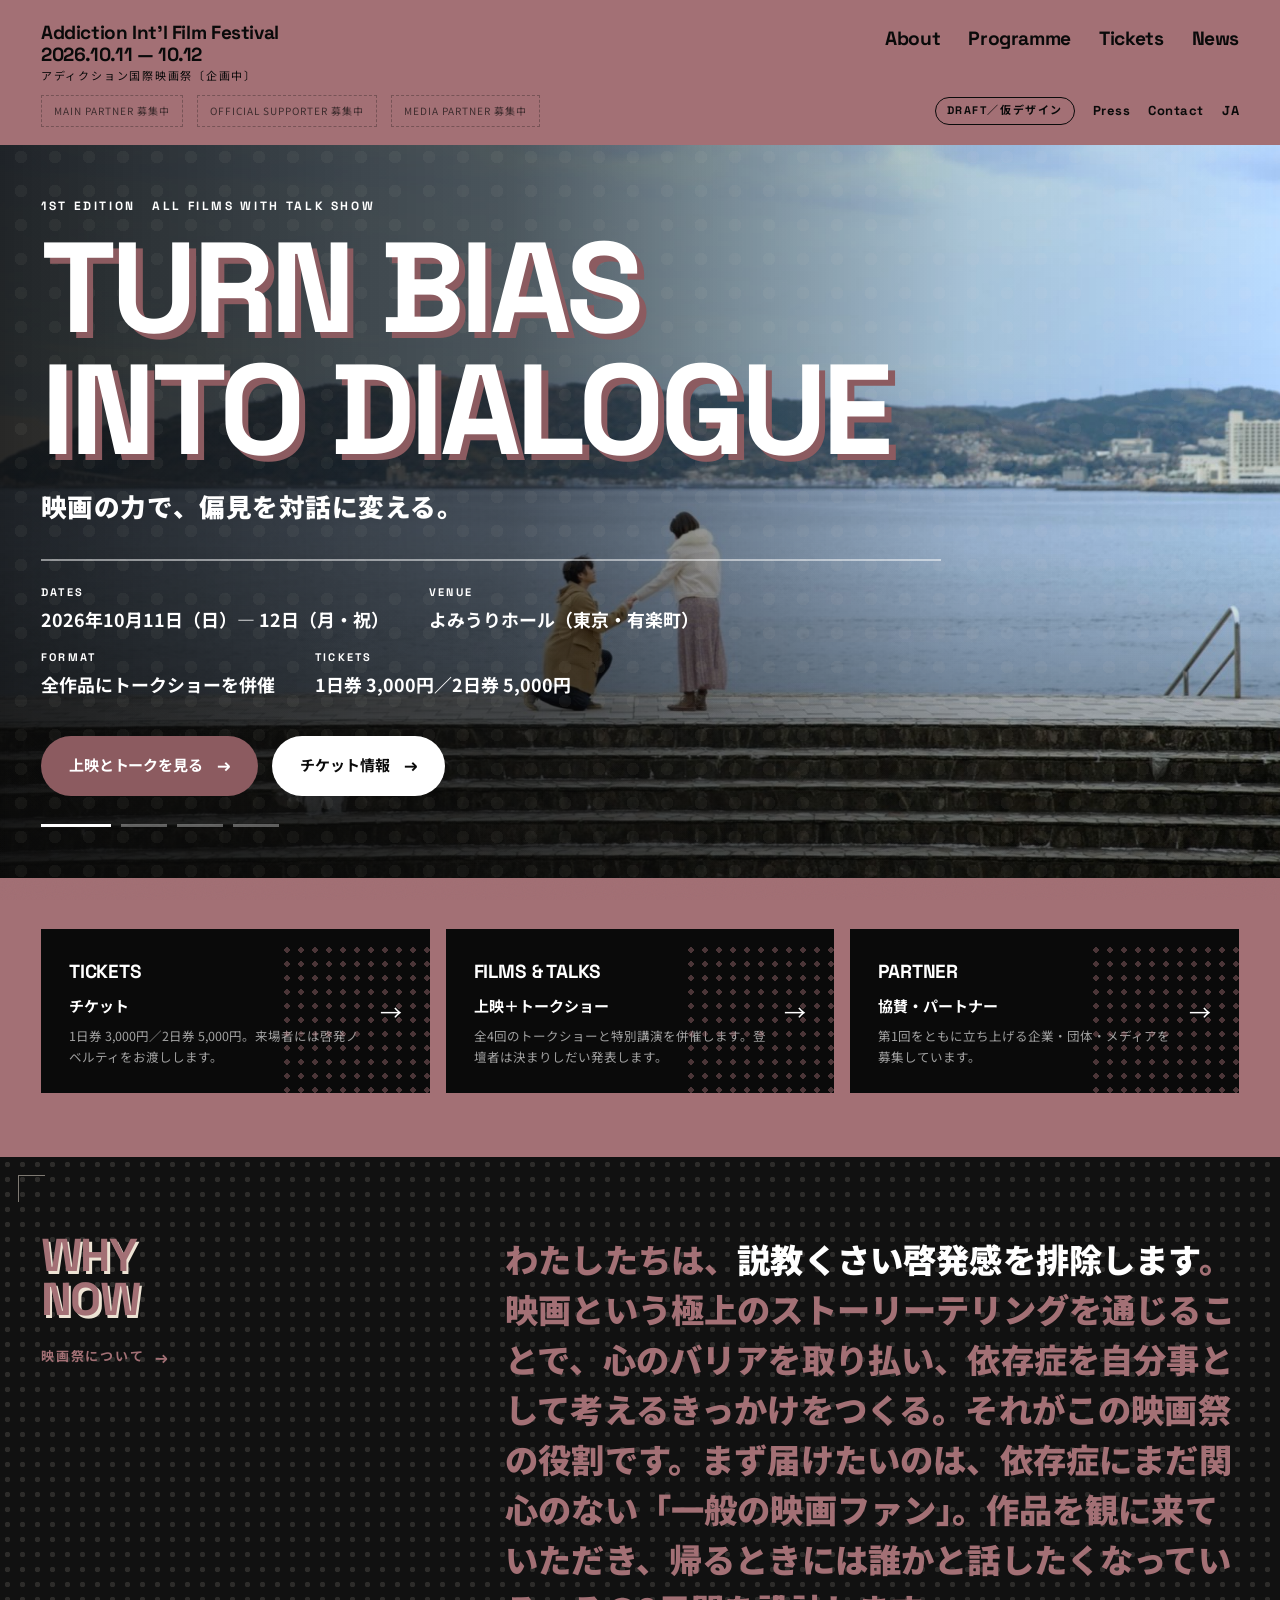
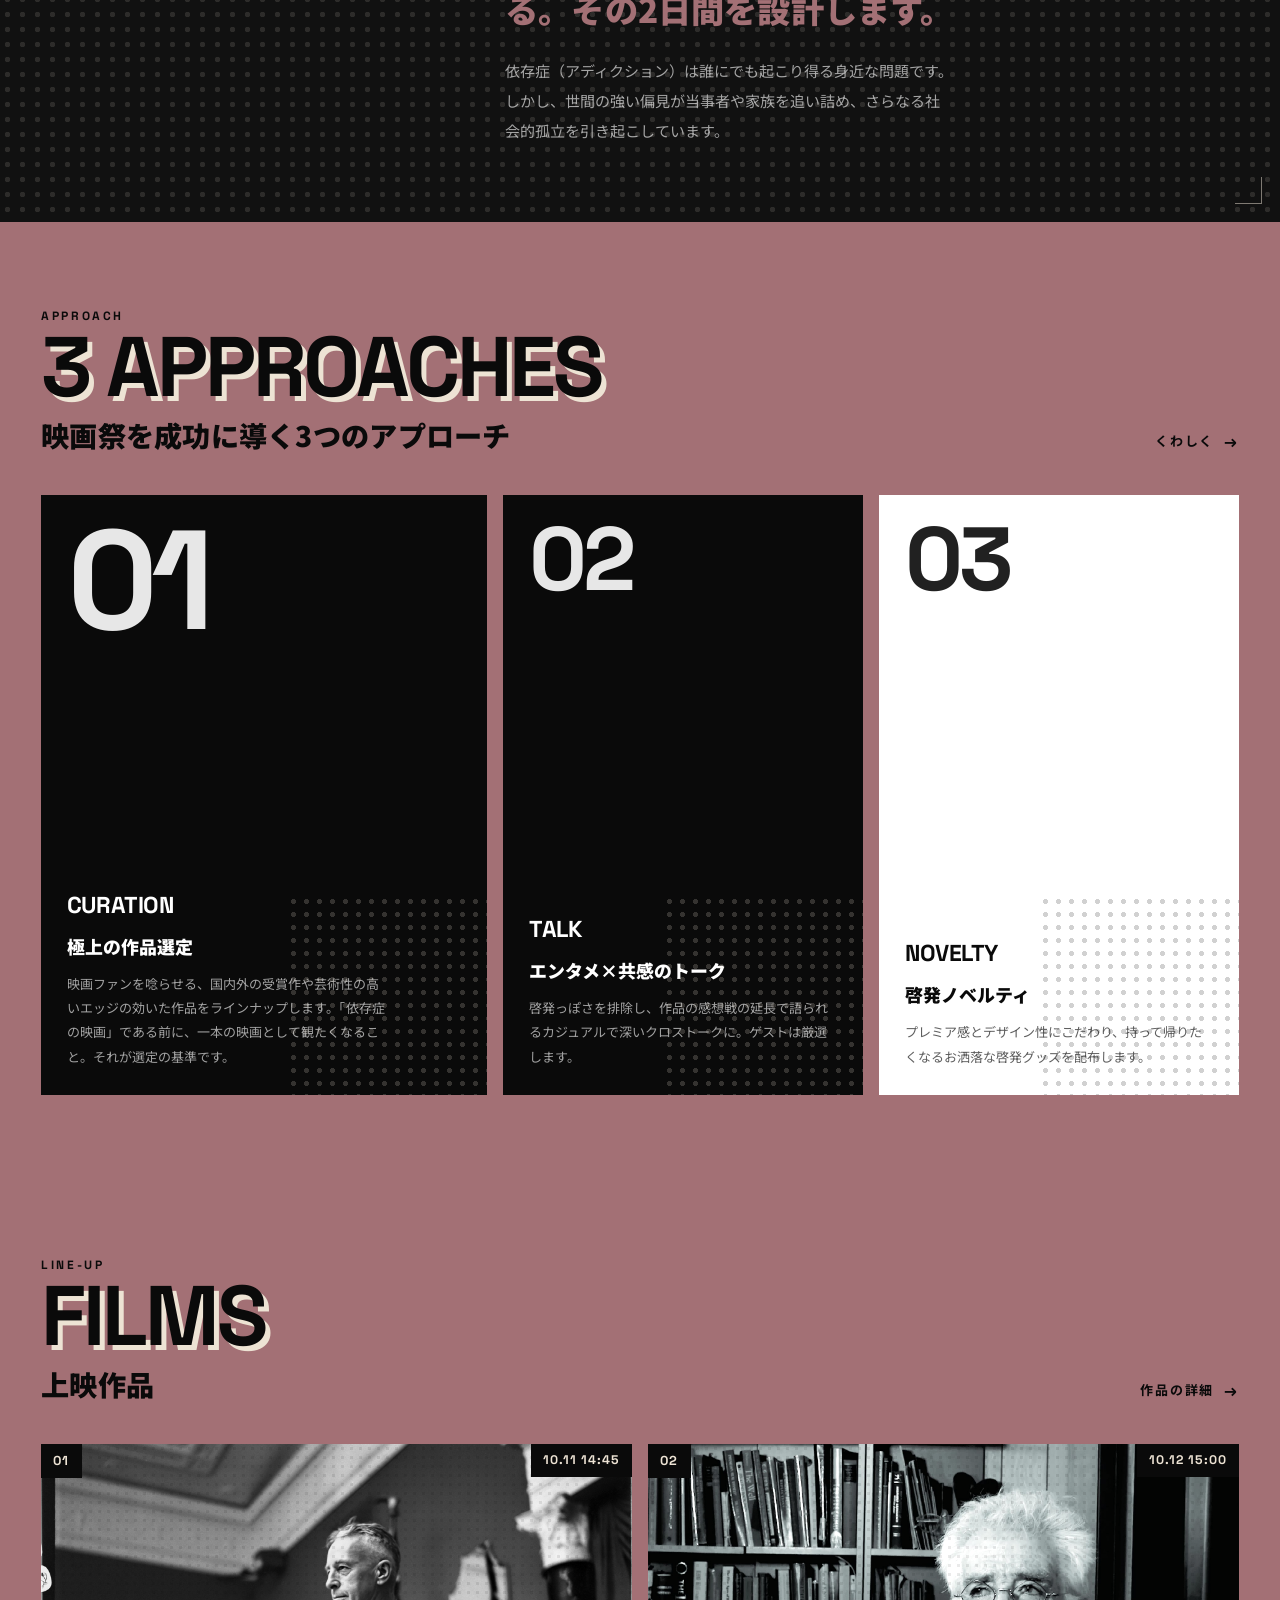
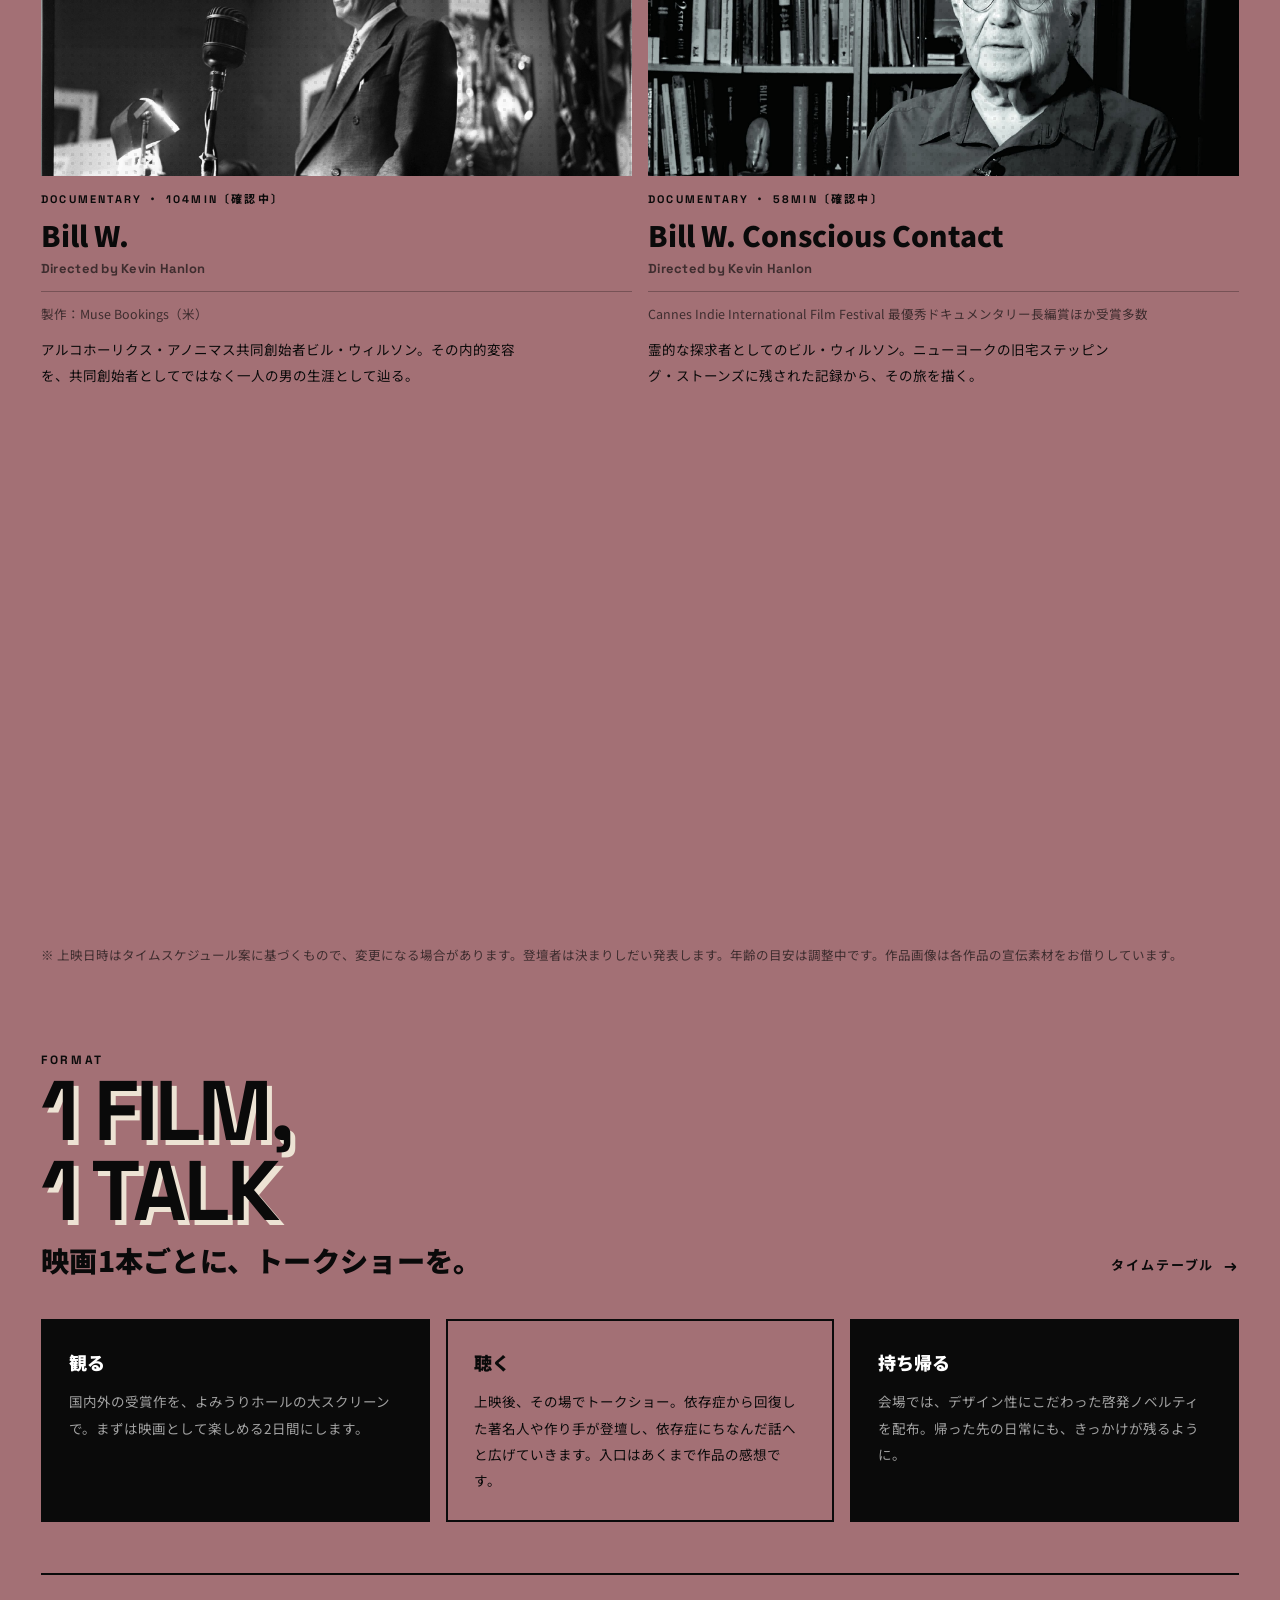
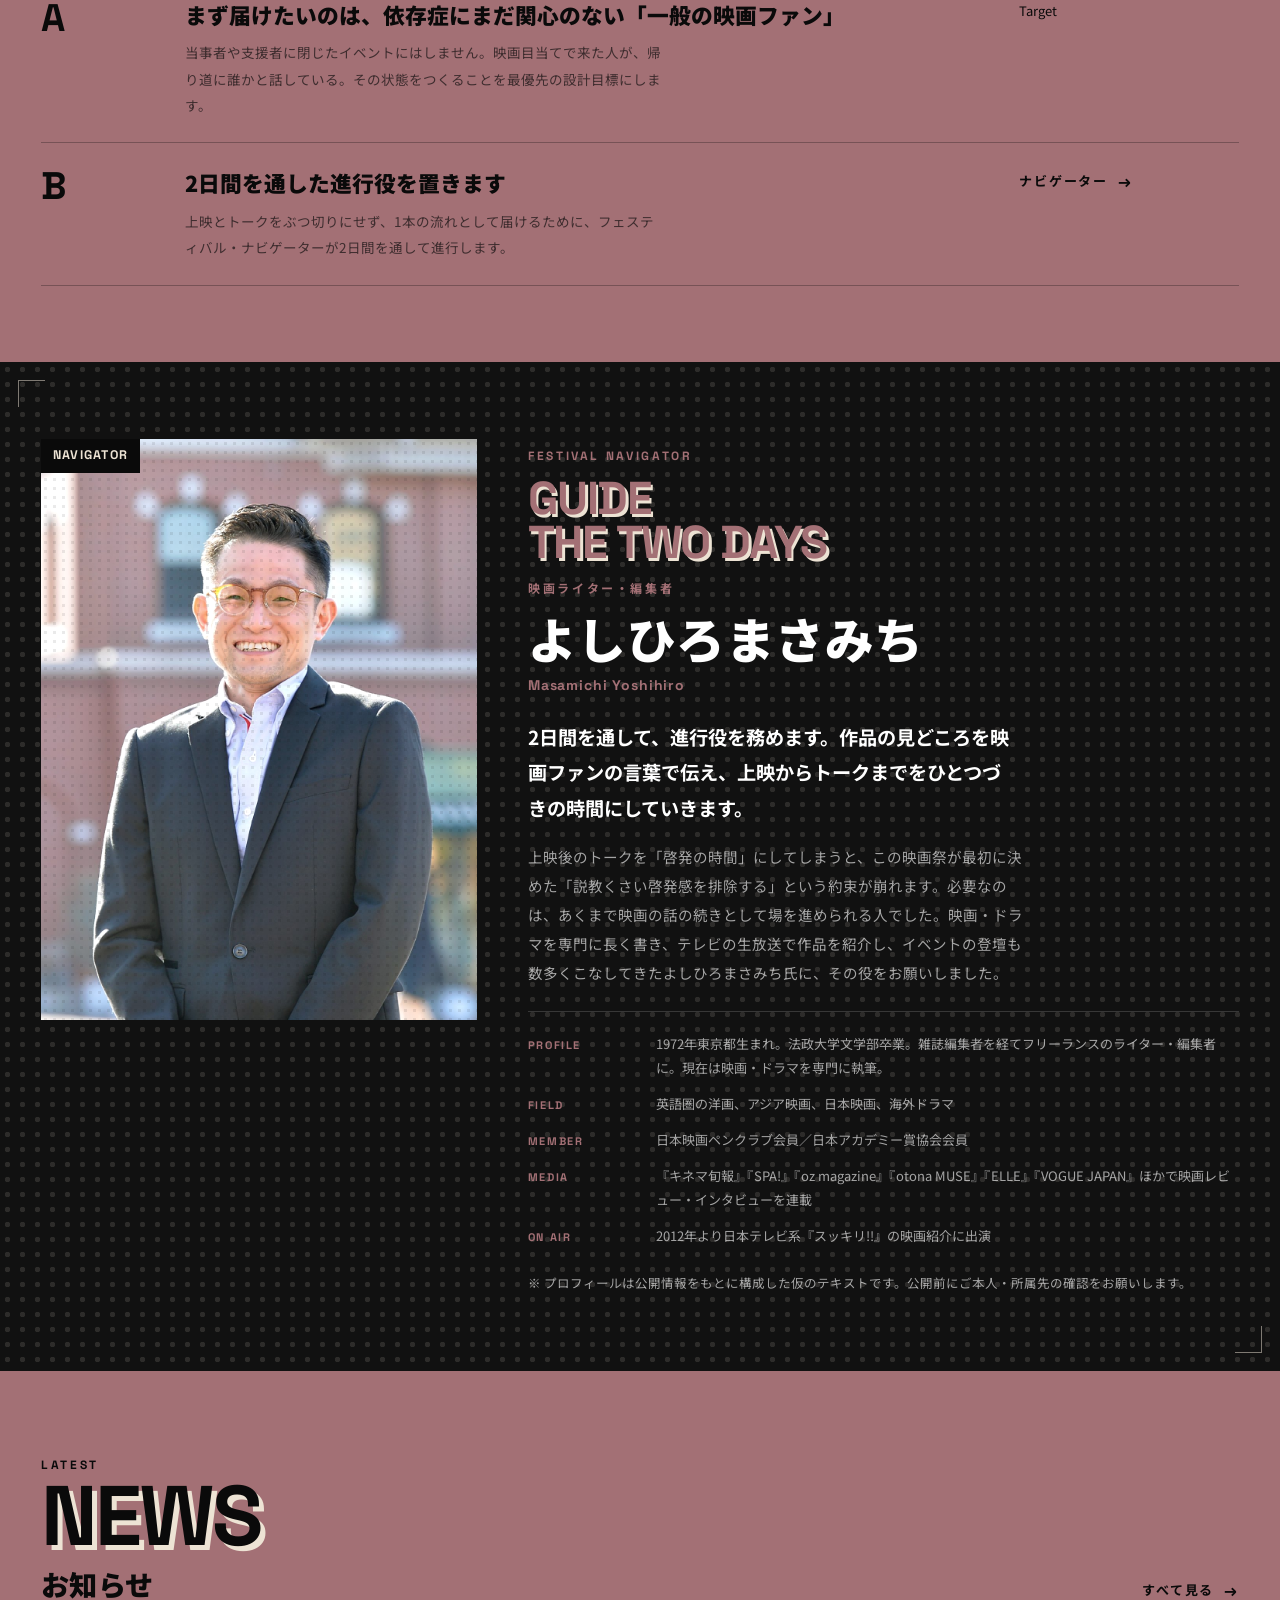
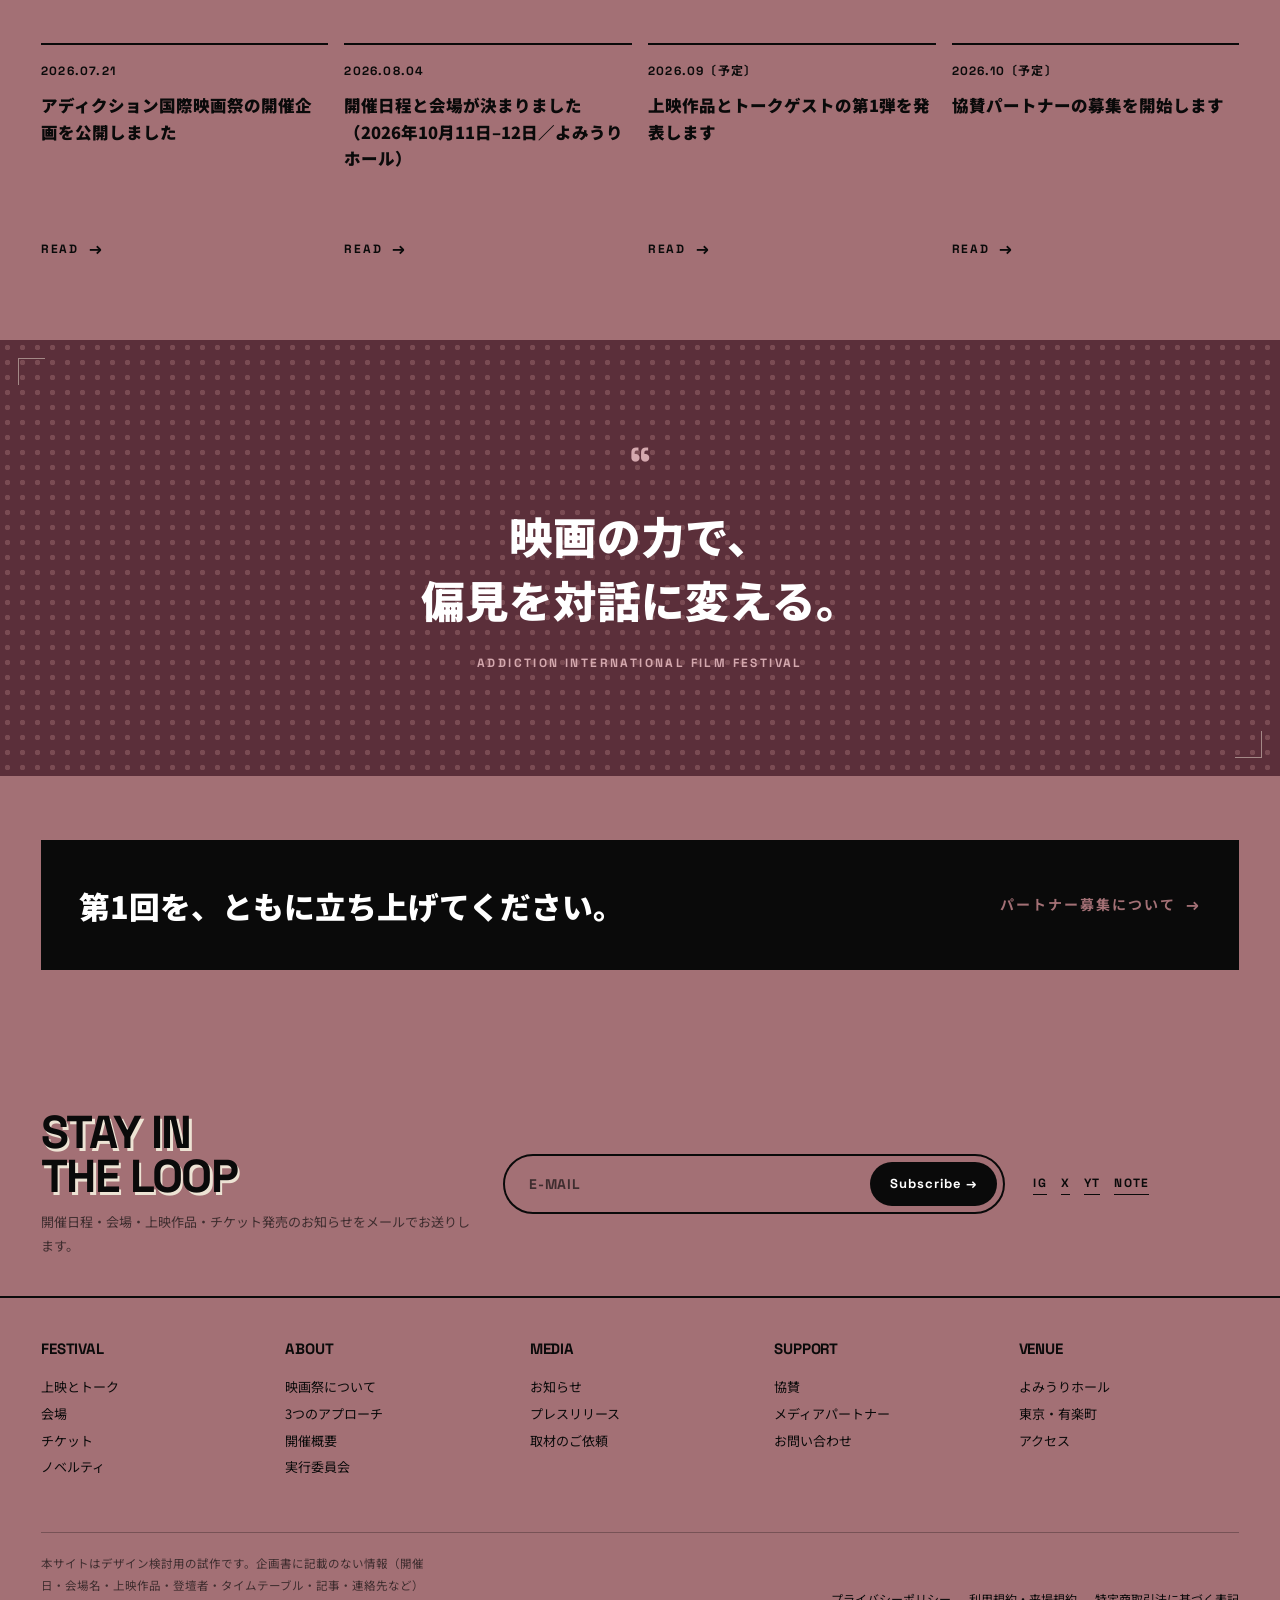
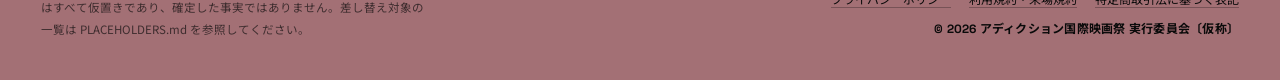
==== commit 3ad0ea59: "ナビゲーターの紹介文を修正 「作品の見どころを、映画ファンの言葉で伝えられる人。」という言い切りが 氏名の直後に来るため、本人の紹介ではなく人材要件の記述に読めていた。 また「進行役をお願いしました」" ====
--- a/index.html
+++ b/index.html
@@ -371,9 +371,9 @@
         <span class="navigator__name">よしひろまさみち</span>
         <span class="navigator__en">Masamichi Yoshihiro</span>
 
-        <p class="navigator__lead">作品の見どころを、映画ファンの言葉で伝えられる人。この2日間の進行役をお願いしました。</p>
-
-        <p class="navigator__d">上映後のトークを「啓発の時間」にしてしまうと、この映画祭が最初に決めた「説教くさい啓発感を排除する」という約束が崩れます。必要なのは、あくまで映画の話の続きとして場を進められる人でした。映画・ドラマを専門に長く書き、テレビの生放送で作品を紹介し、イベントの登壇も数多くこなしてきたよしひろまさみち氏に、2日間を通した進行役として入っていただきます。</p>
+        <p class="navigator__lead">2日間を通して、進行役を務めます。作品の見どころを映画ファンの言葉で伝え、上映からトークまでをひとつづきの時間にしていきます。</p>
+
+        <p class="navigator__d">上映後のトークを「啓発の時間」にしてしまうと、この映画祭が最初に決めた「説教くさい啓発感を排除する」という約束が崩れます。必要なのは、あくまで映画の話の続きとして場を進められる人でした。映画・ドラマを専門に長く書き、テレビの生放送で作品を紹介し、イベントの登壇も数多くこなしてきたよしひろまさみち氏に、その役をお願いしました。</p>
 
         <ul class="navigator__facts">
           <li><b>Profile</b><span>1972年東京都生まれ。法政大学文学部卒業。雑誌編集者を経てフリーランスのライター・編集者に。現在は映画・ドラマを専門に執筆。</span></li>
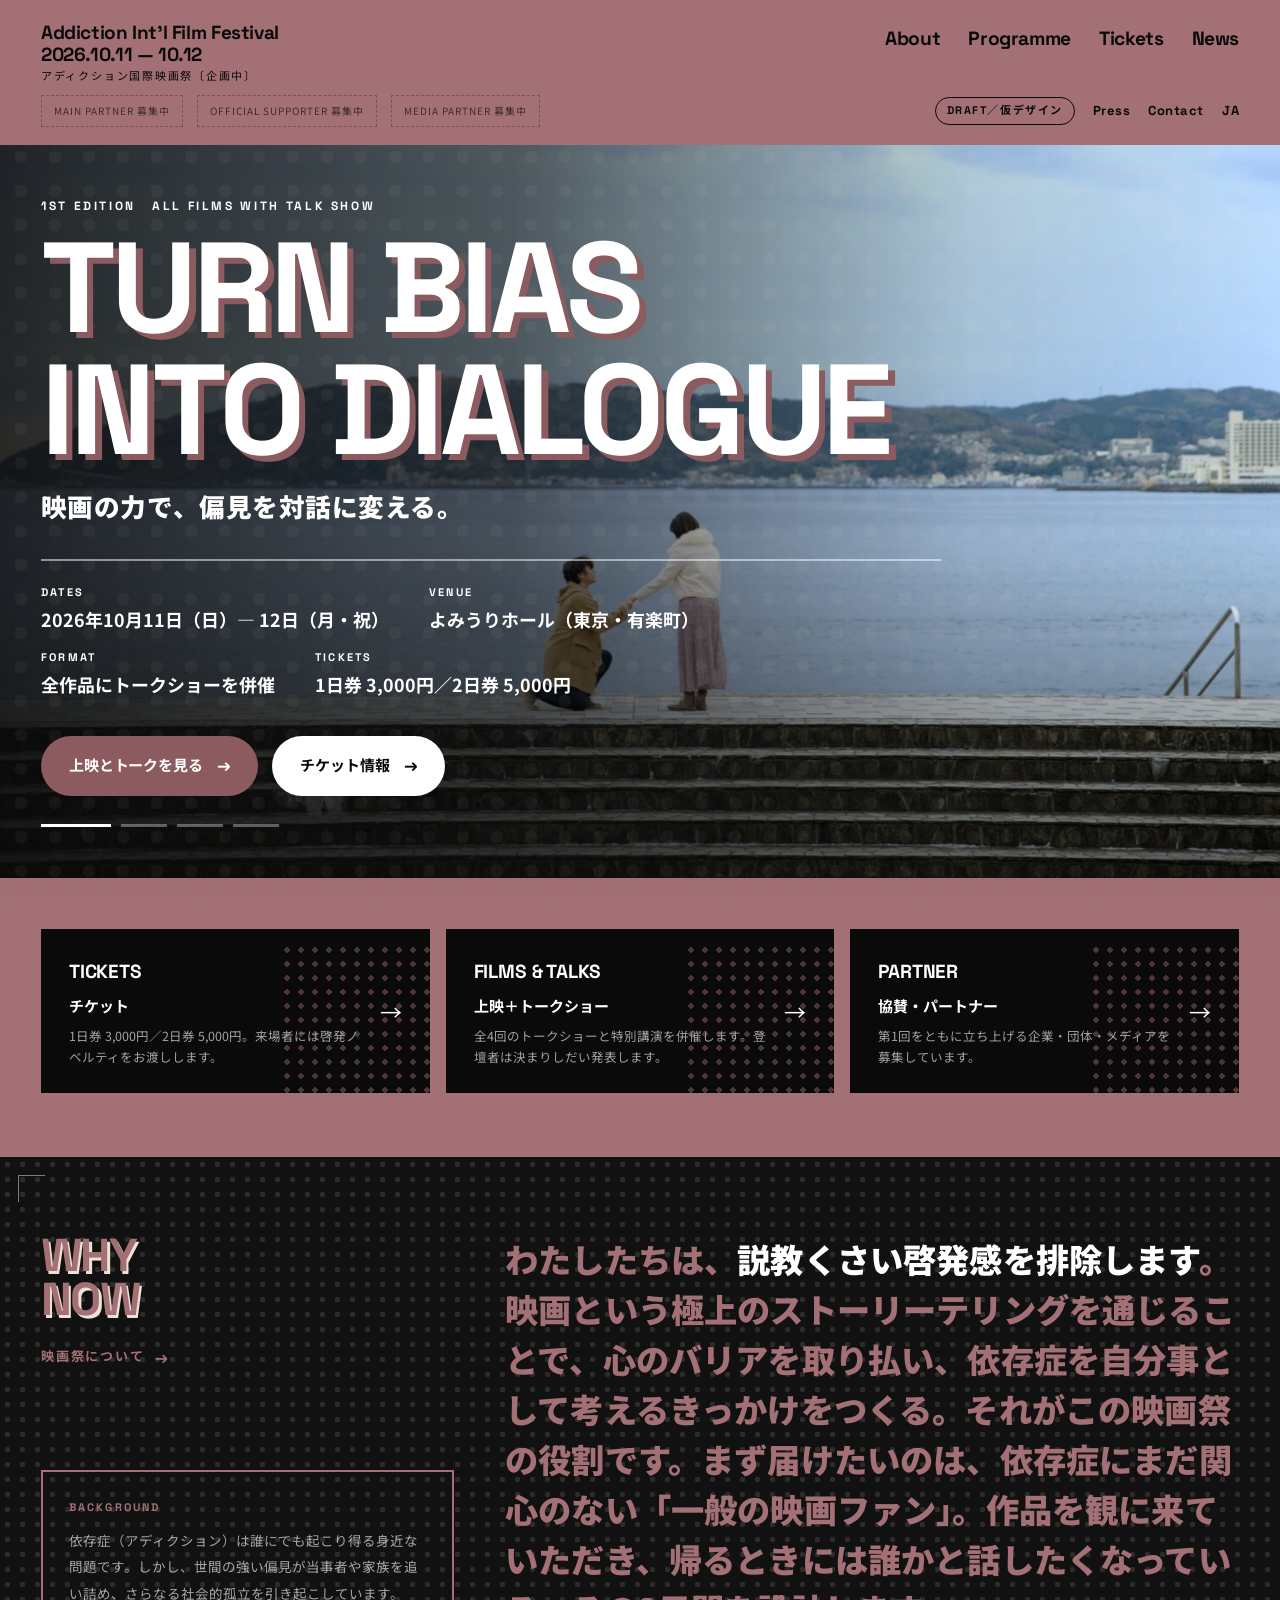
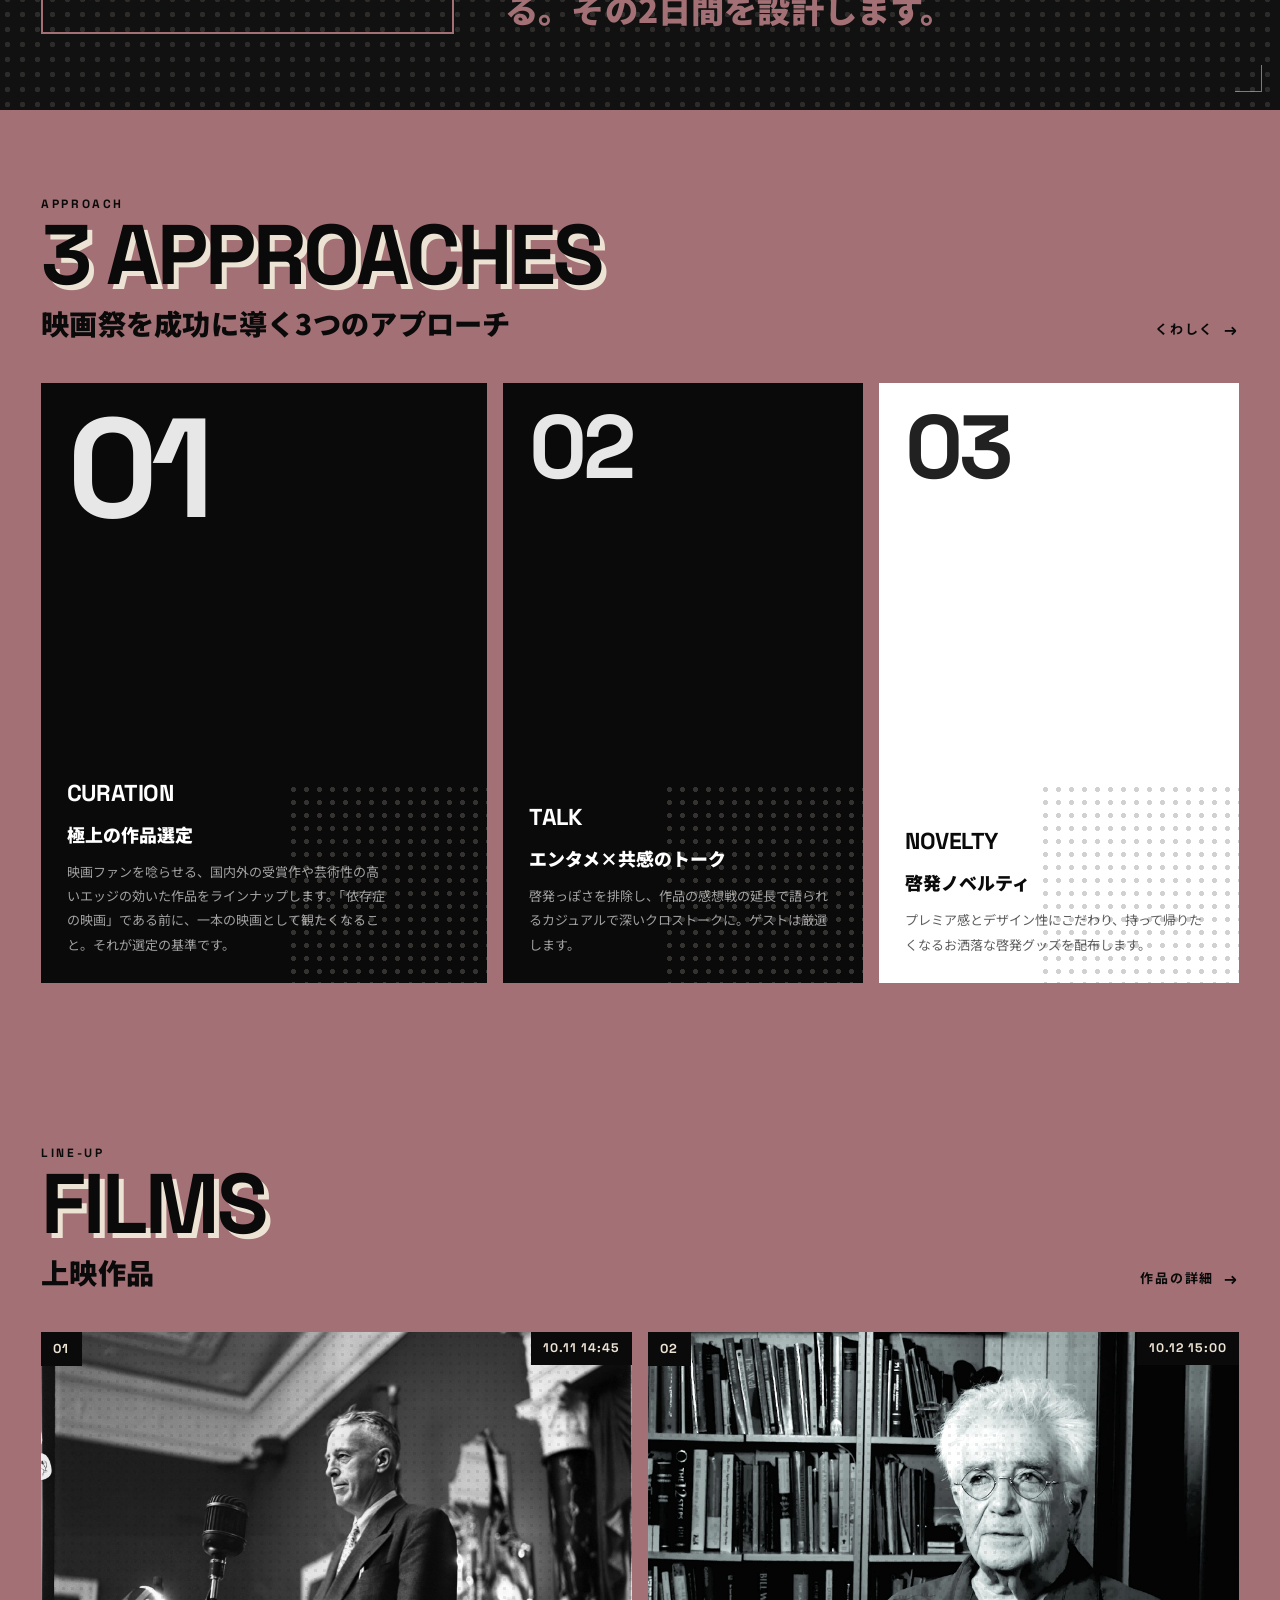
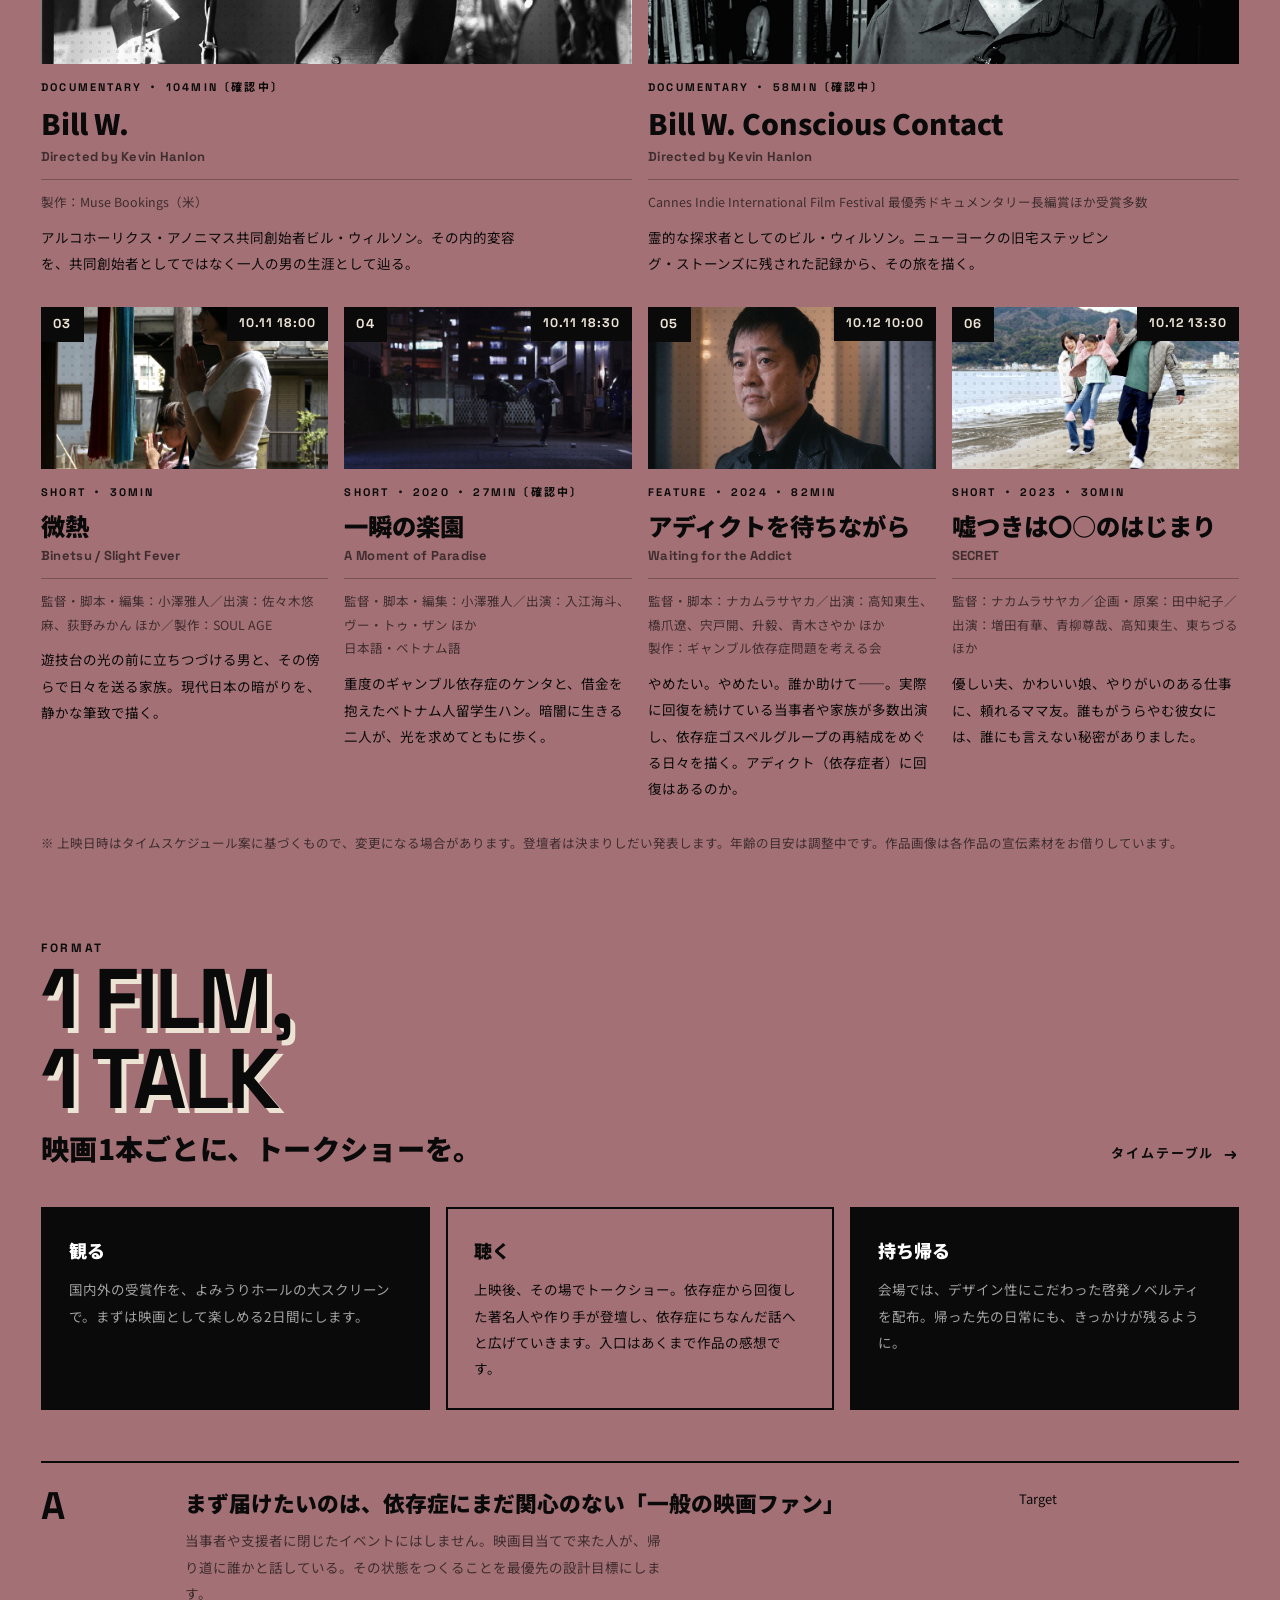
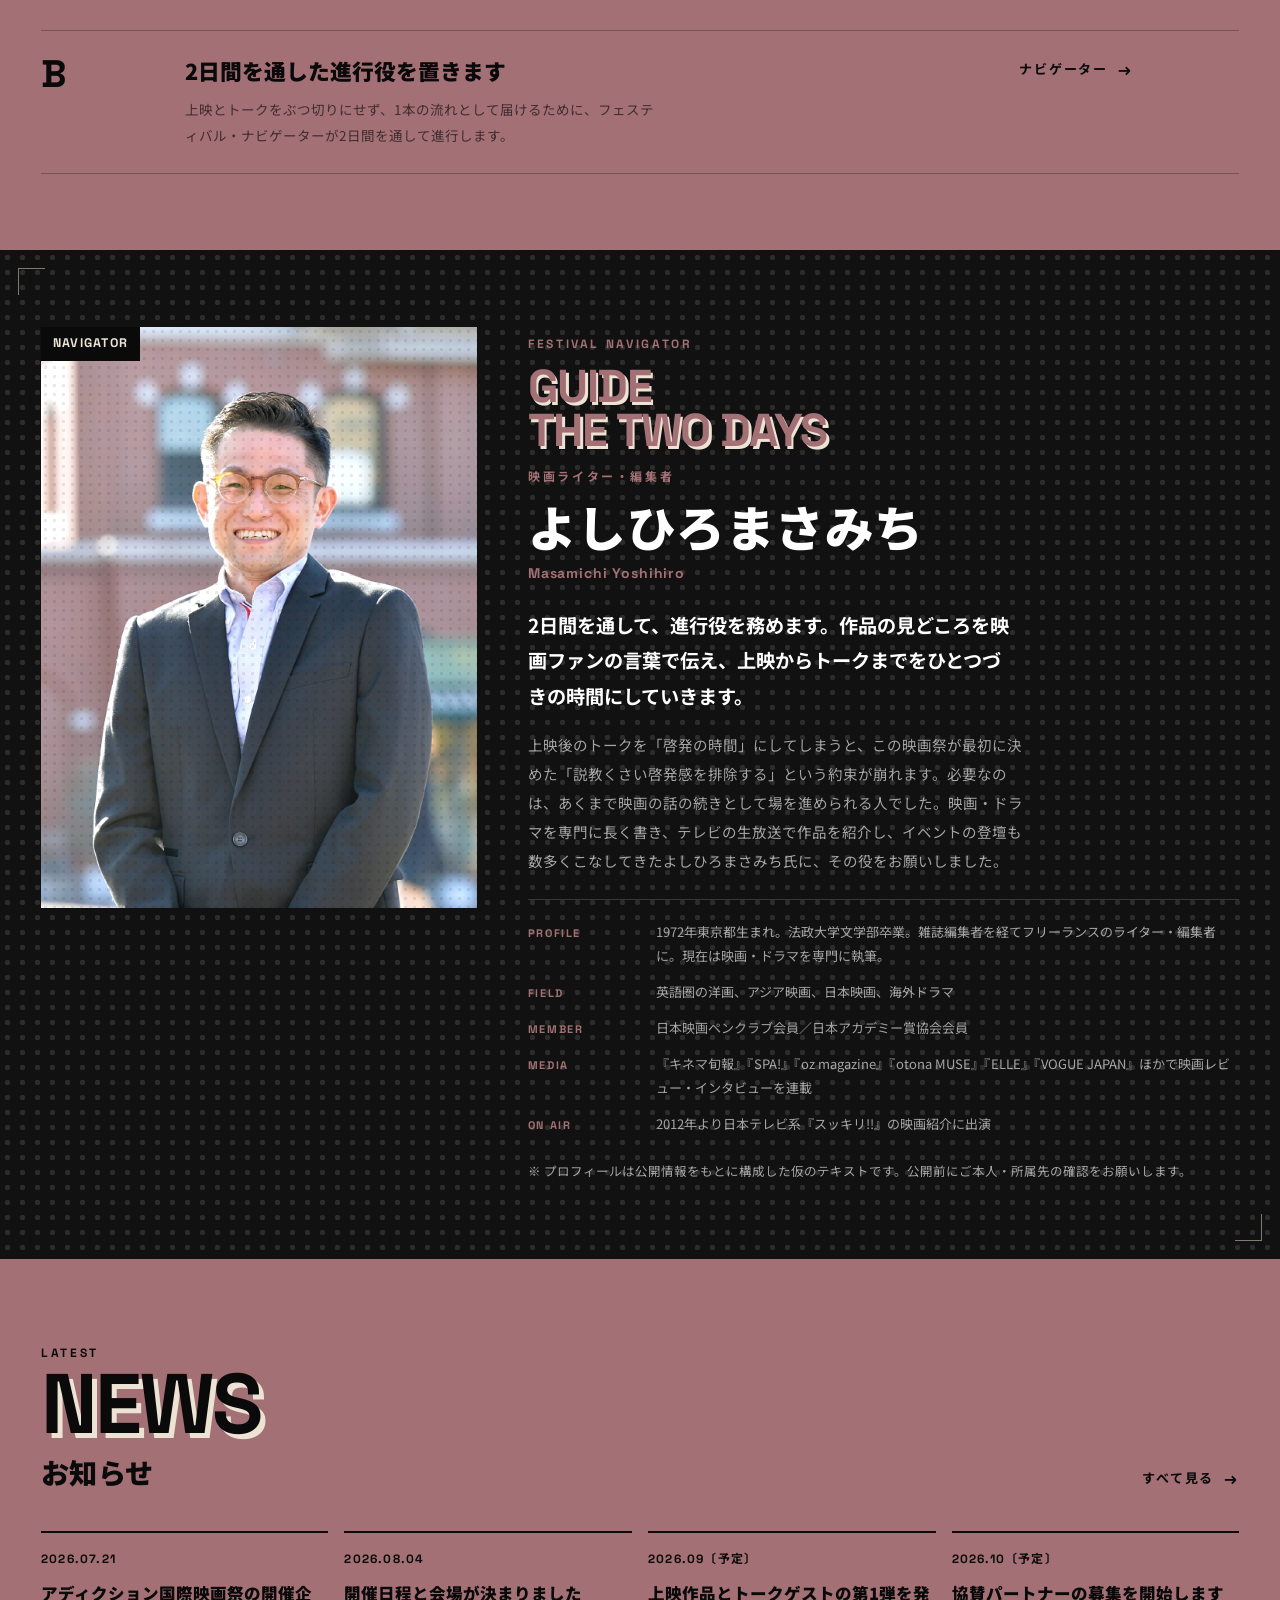
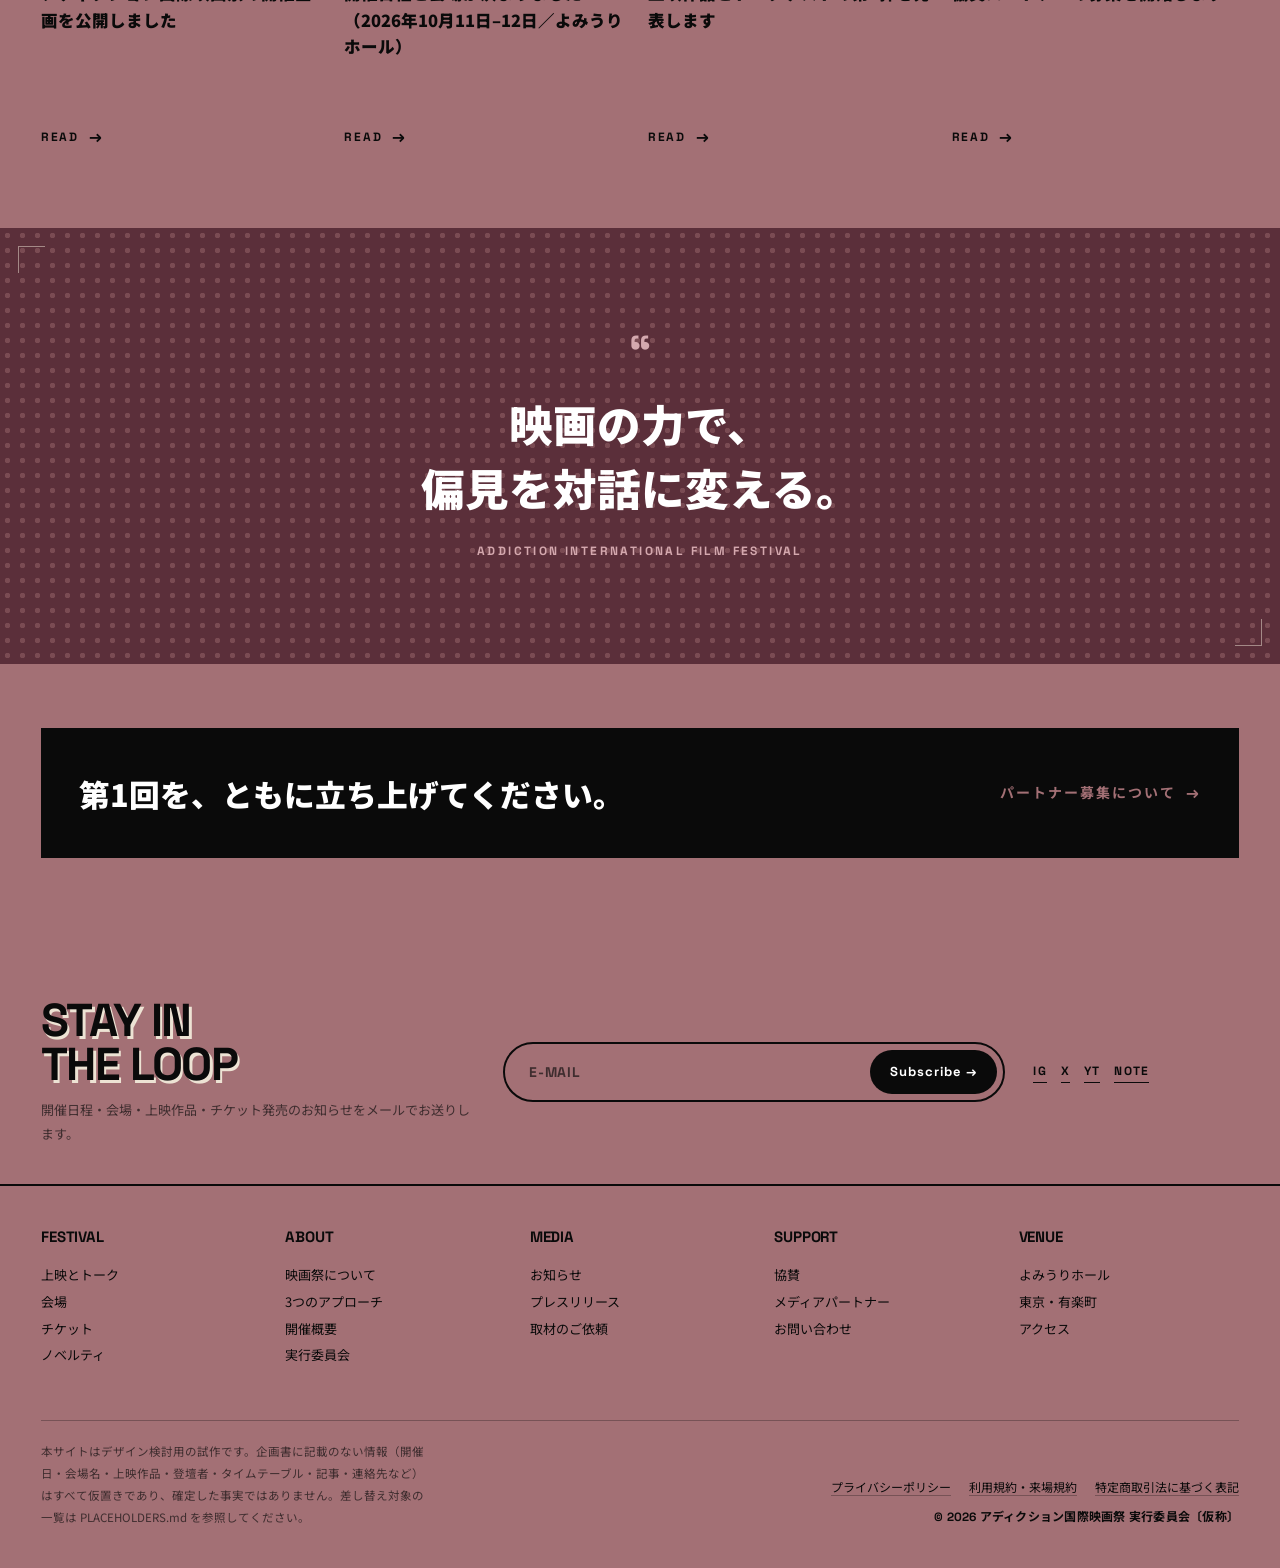
==== commit 9842788d: "Why Now の背景説明をカードにして左カラムへ（PCのみ） 太字と本文を入れ替えたことでリードが縦に長くなり、見出しだけの左カラムが 大きく空いていた。背景説明を枠付きのカードにして左下へ落とし、" ====
--- a/index.html
+++ b/index.html
@@ -151,14 +151,15 @@
 <section class="panel">
   <div class="panel__dots" aria-hidden="true"></div>
   <div class="wrap">
-    <div class="panel__grid">
+    <div class="panel__grid panel__grid--why">
       <div class="rise">
         <h2 class="display display--sm display--rose" style="color:var(--red)">Why<br>Now</h2>
         <a class="arrow" href="about.html" style="color:var(--red);margin-top:22px">映画祭について</a>
       </div>
-      <div class="rise" style="--d:.1s">
-        <p class="panel__lead">わたしたちは、<em>説教くさい啓発感を排除します</em>。映画という極上のストーリーテリングを通じることで、心のバリアを取り払い、依存症を自分事として考えるきっかけをつくる。それがこの映画祭の役割です。まず届けたいのは、依存症にまだ関心のない「一般の映画ファン」。作品を観に来ていただき、帰るときには誰かと話したくなっている。その2日間を設計します。</p>
-        <p class="panel__body">依存症（アディクション）は誰にでも起こり得る身近な問題です。しかし、世間の強い偏見が当事者や家族を追い詰め、さらなる社会的孤立を引き起こしています。</p>
+      <p class="panel__lead rise" style="--d:.1s">わたしたちは、<em>説教くさい啓発感を排除します</em>。映画という極上のストーリーテリングを通じることで、心のバリアを取り払い、依存症を自分事として考えるきっかけをつくる。それがこの映画祭の役割です。まず届けたいのは、依存症にまだ関心のない「一般の映画ファン」。作品を観に来ていただき、帰るときには誰かと話したくなっている。その2日間を設計します。</p>
+      <div class="panel__note rise" style="--d:.18s">
+        <span class="panel__note__k">Background</span>
+        <p>依存症（アディクション）は誰にでも起こり得る身近な問題です。しかし、世間の強い偏見が当事者や家族を追い詰め、さらなる社会的孤立を引き起こしています。</p>
       </div>
     </div>
   </div>
--- a/styles.css
+++ b/styles.css
@@ -266,6 +266,30 @@
 }
 .panel__lead em{font-style:normal;color:var(--white);}
 .panel__body{margin-top:22px;color:var(--mute);font-size:15px;line-height:2;max-width:56ch;}
+
+/* Why Now は姿勢表明のリードが縦に長く、見出しだけの左カラムが大きく空く。
+   PC では背景説明をカードにして左下へ落とし、リードの下端とそろえる。
+   スマートフォンでは1カラムのまま、見出し→リード→背景説明の素の並びに戻す。 */
+.panel__note__k{
+  display:block;margin-bottom:10px;
+  font-family:var(--font-en);font-weight:700;font-size:11px;
+  letter-spacing:.2em;text-transform:uppercase;color:var(--red);
+}
+.panel__note p{color:var(--mute);font-size:13.5px;line-height:1.95;}
+@media (min-width:1081px){
+  .panel__grid--why{grid-template-rows:auto 1fr;}
+  .panel__grid--why>:first-child{grid-column:1;grid-row:1;}
+  .panel__grid--why>.panel__lead{grid-column:2;grid-row:1/span 2;}
+  .panel__grid--why>.panel__note{
+    grid-column:1;grid-row:2;align-self:end;
+    border:2px solid var(--red);padding:clamp(20px,2vw,28px);
+  }
+}
+@media (max-width:1080px){
+  .panel__note{margin-top:22px;}
+  .panel__note__k{display:none;}
+  .panel__note p{font-size:15px;line-height:2;max-width:56ch;}
+}
 
 /* ---------- セクション見出し ---------- */
 .section{padding:clamp(48px,6vw,96px) 0;}
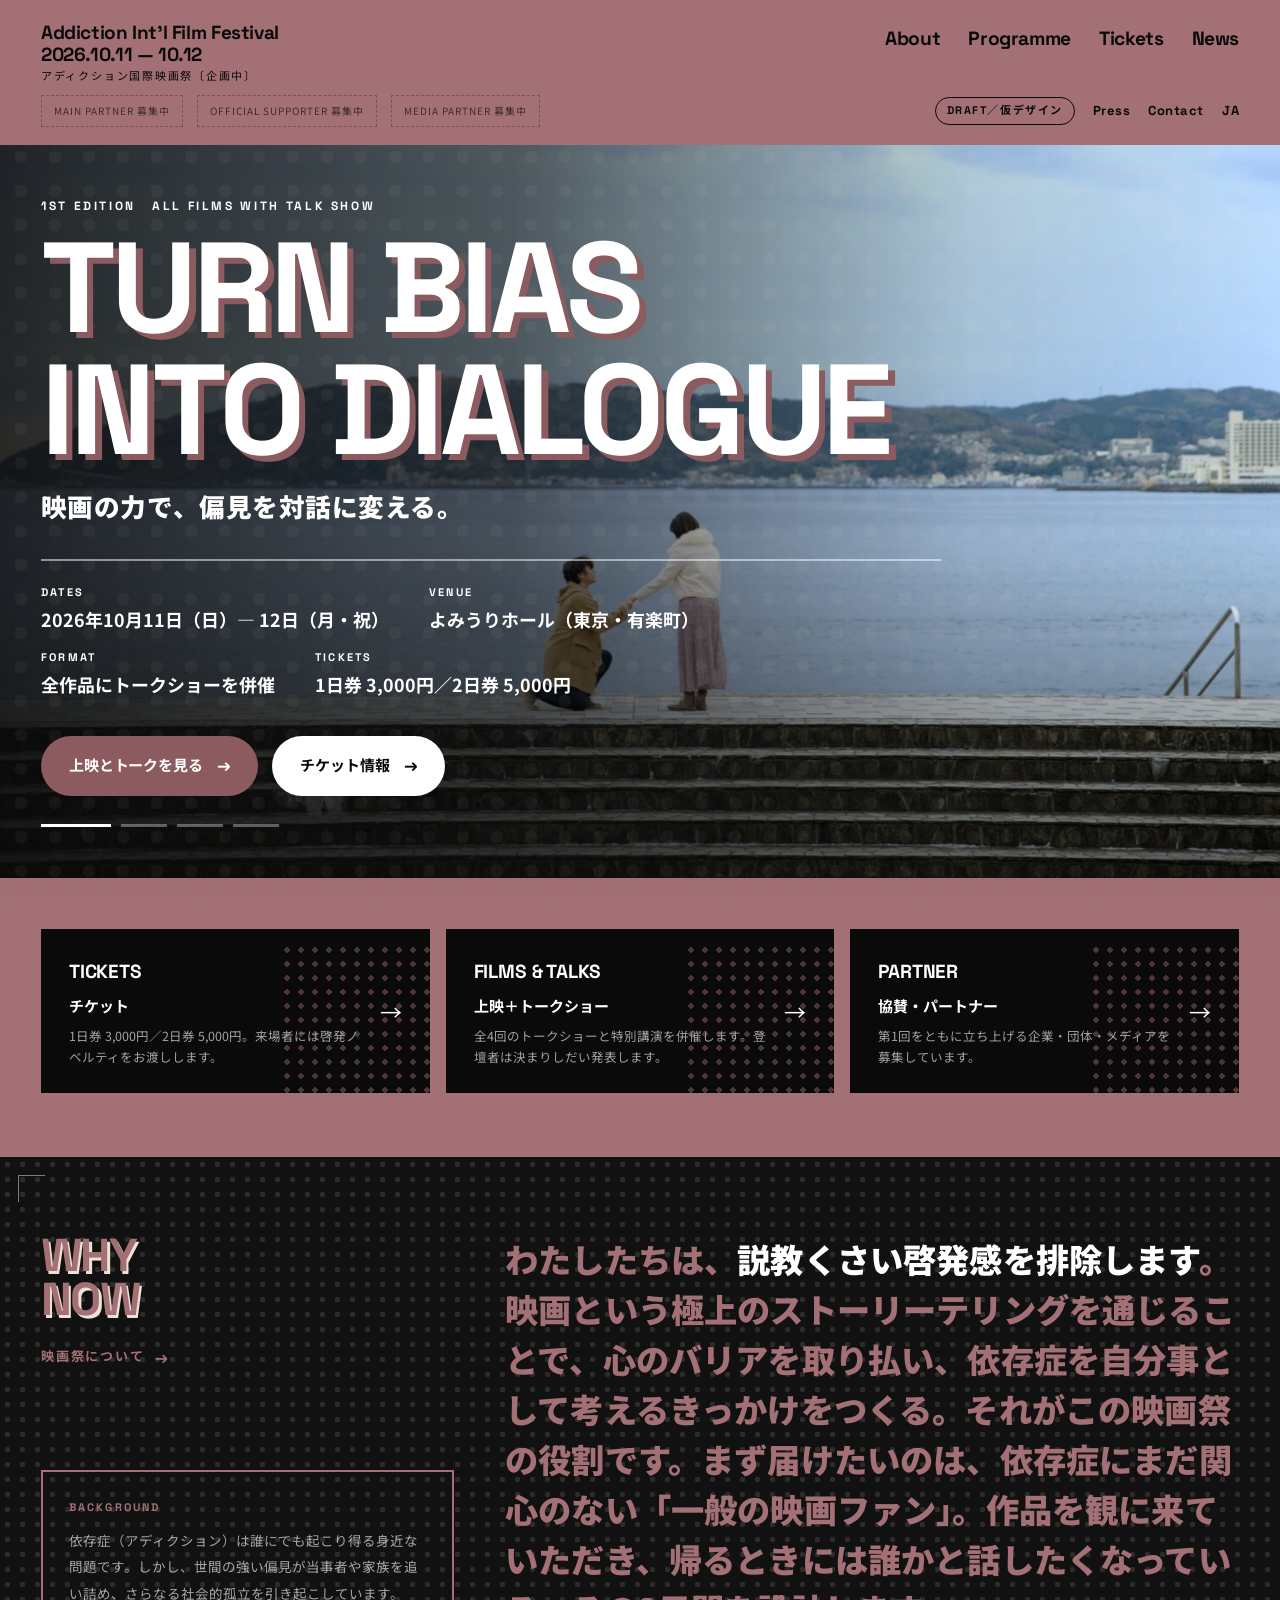
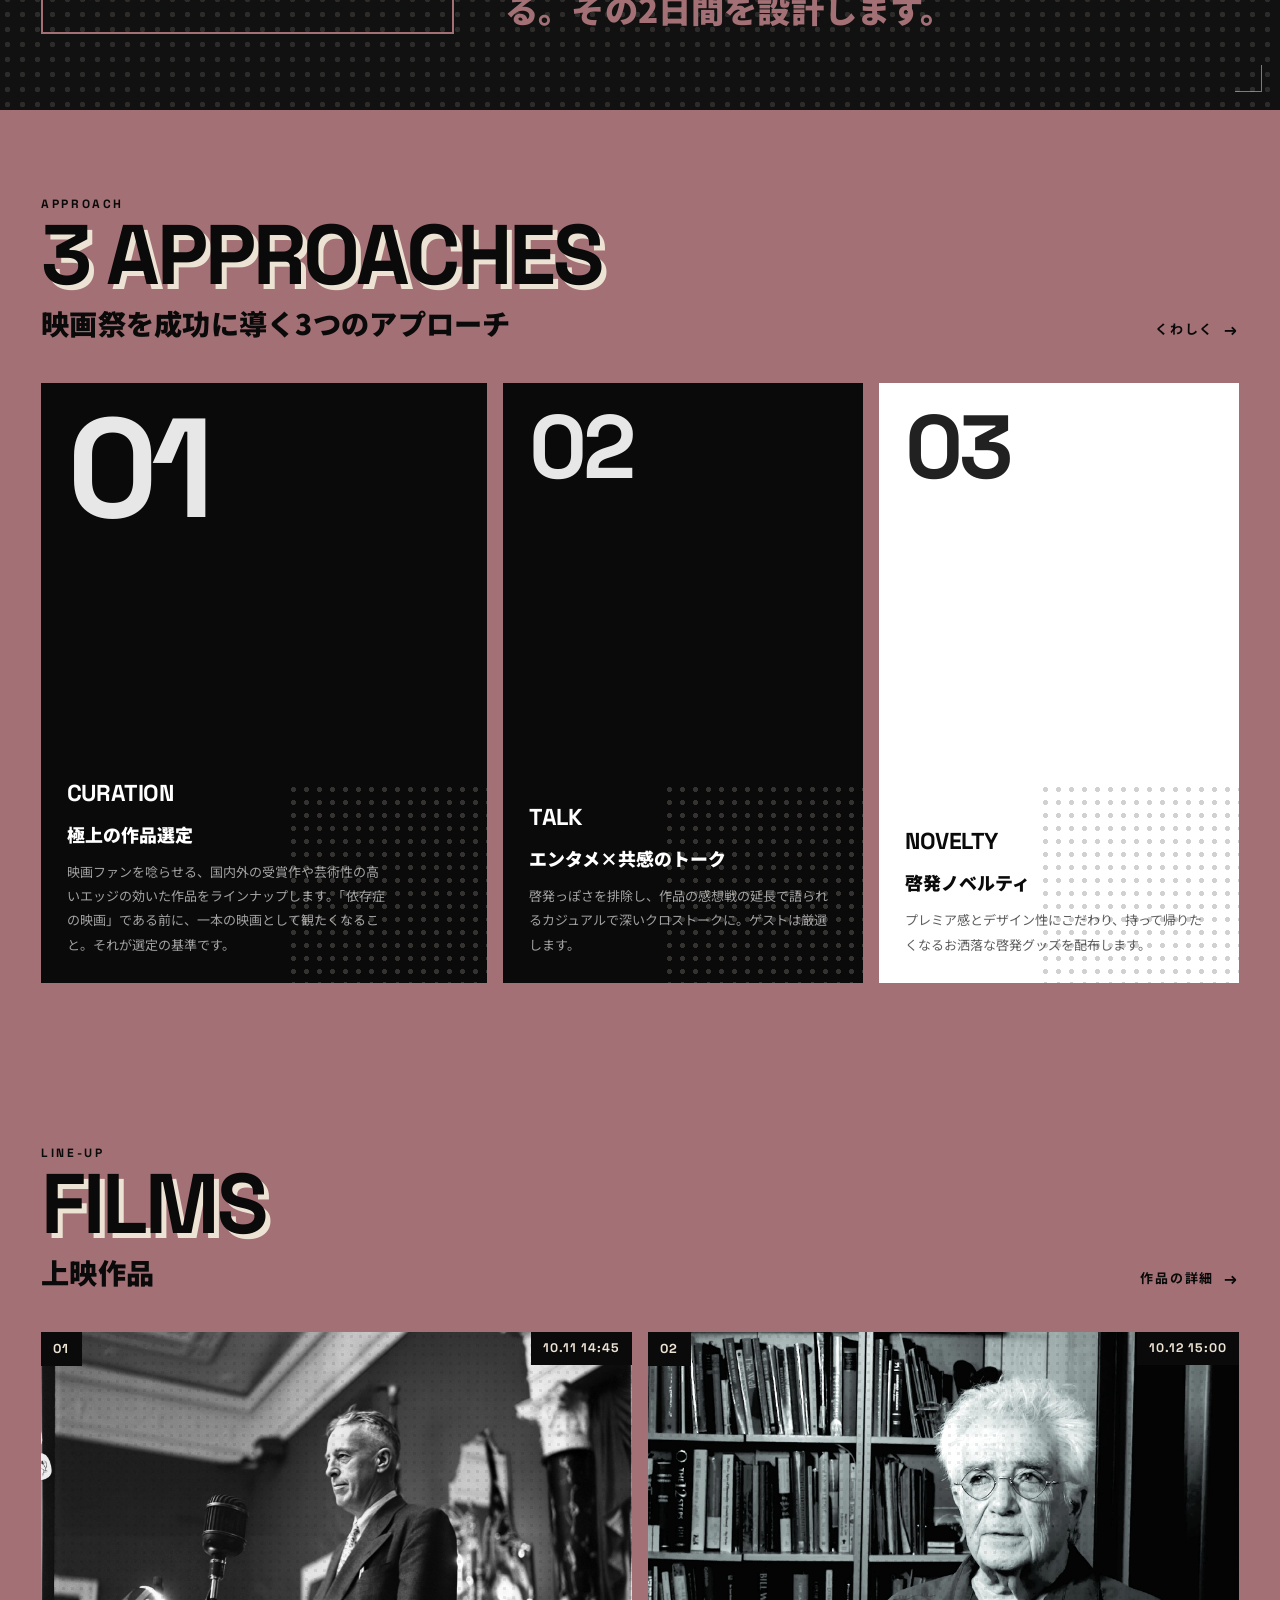
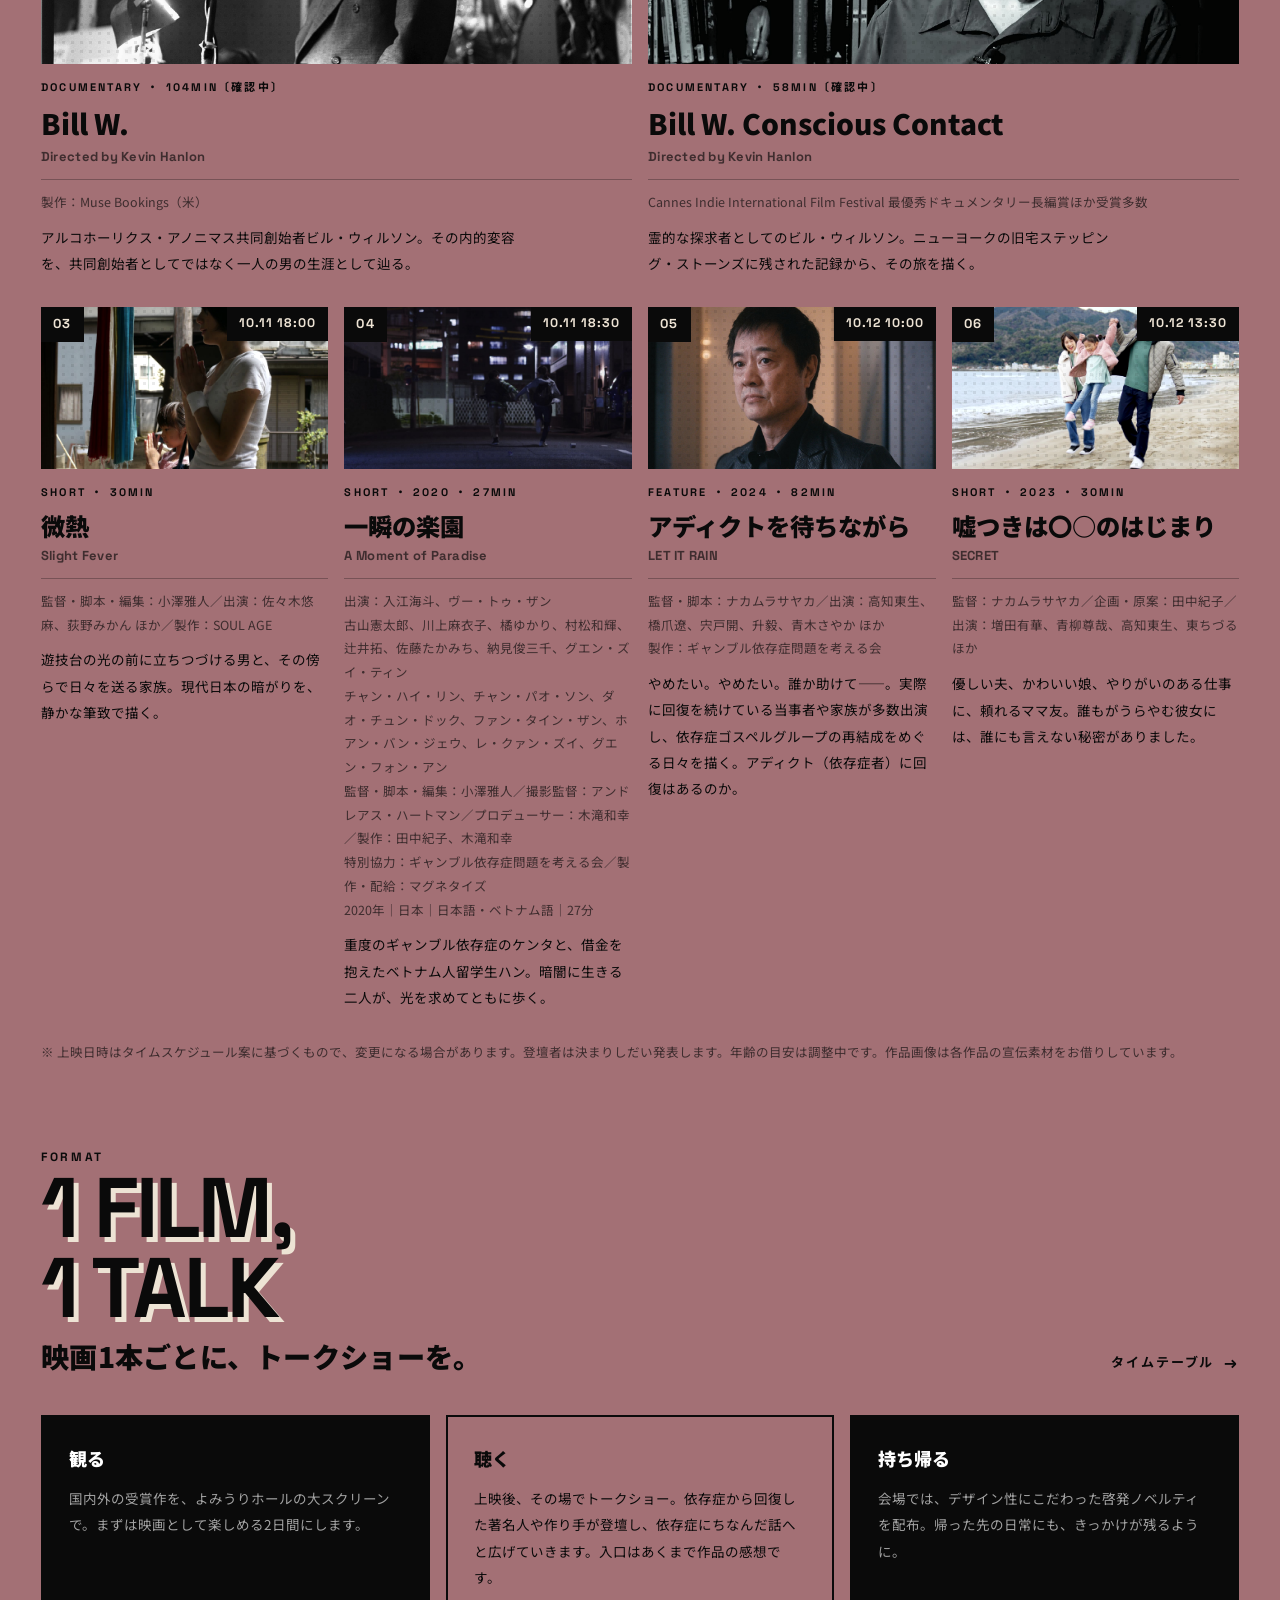
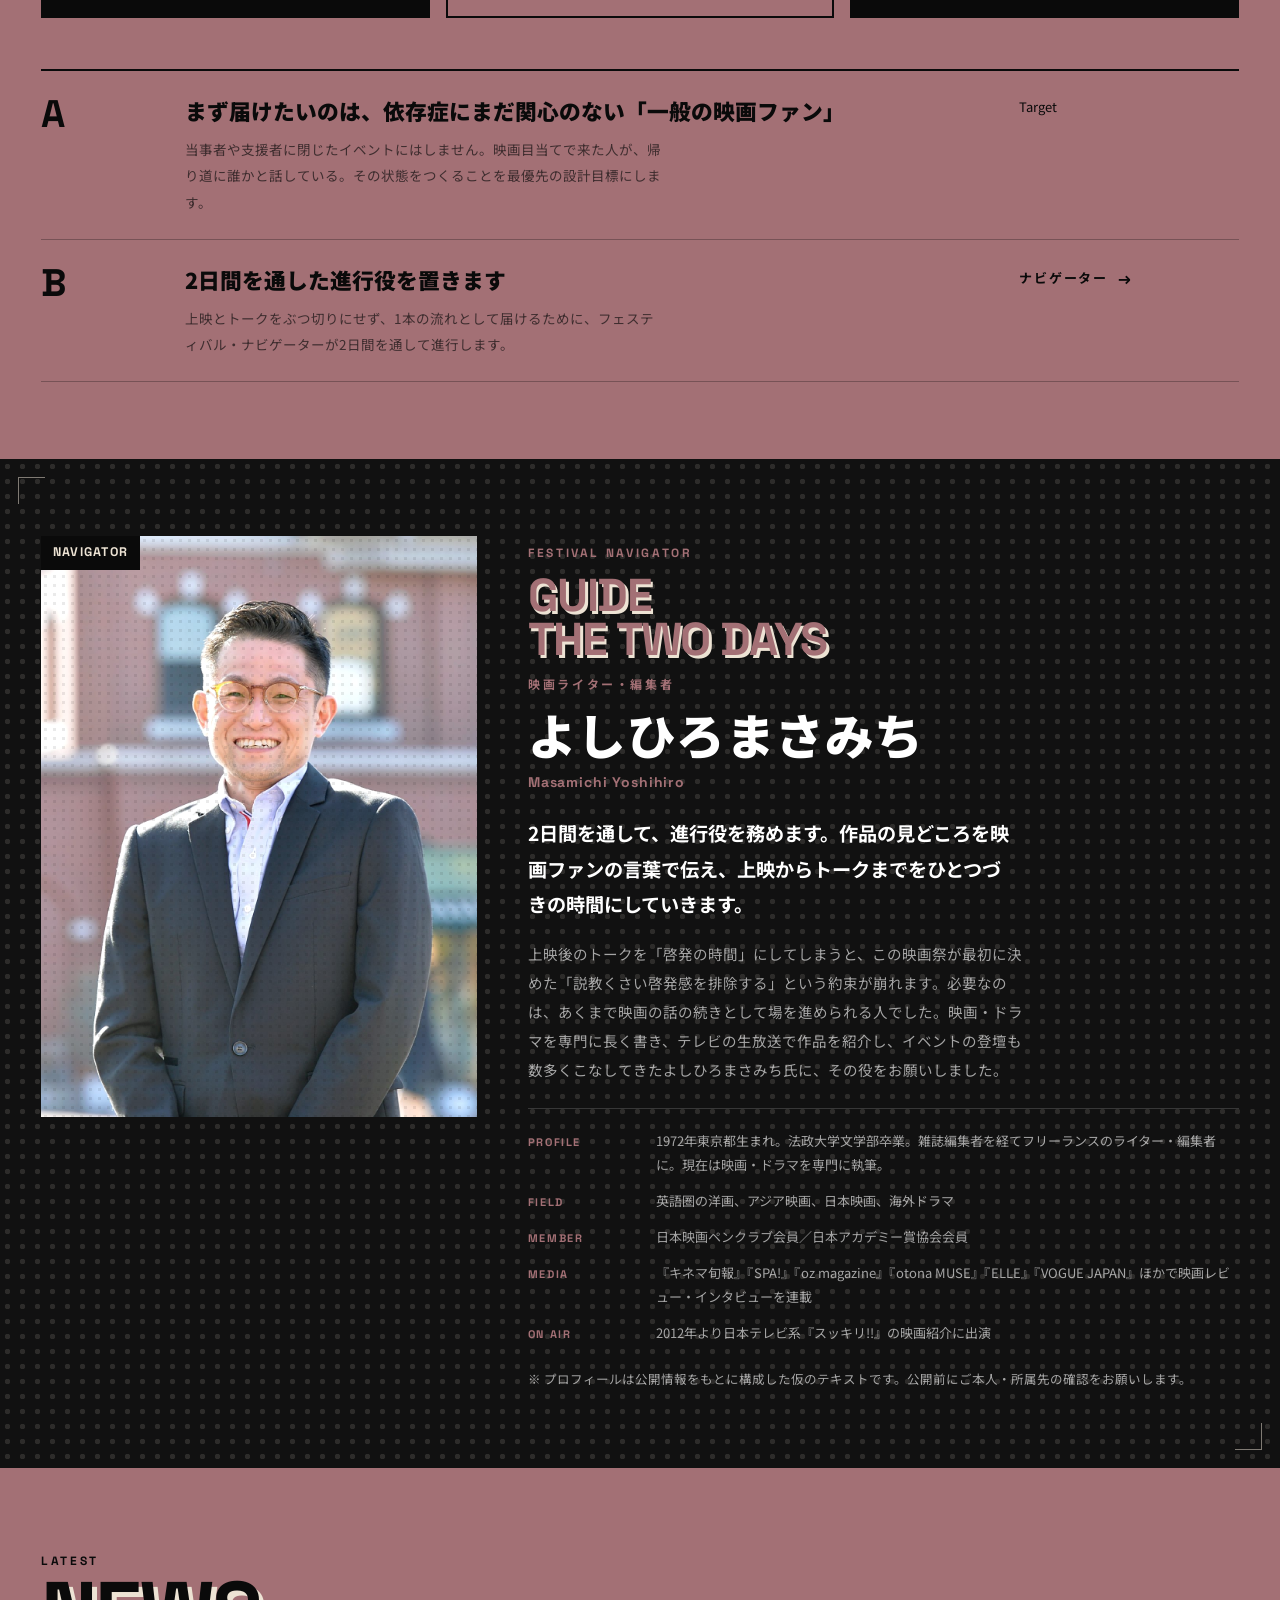
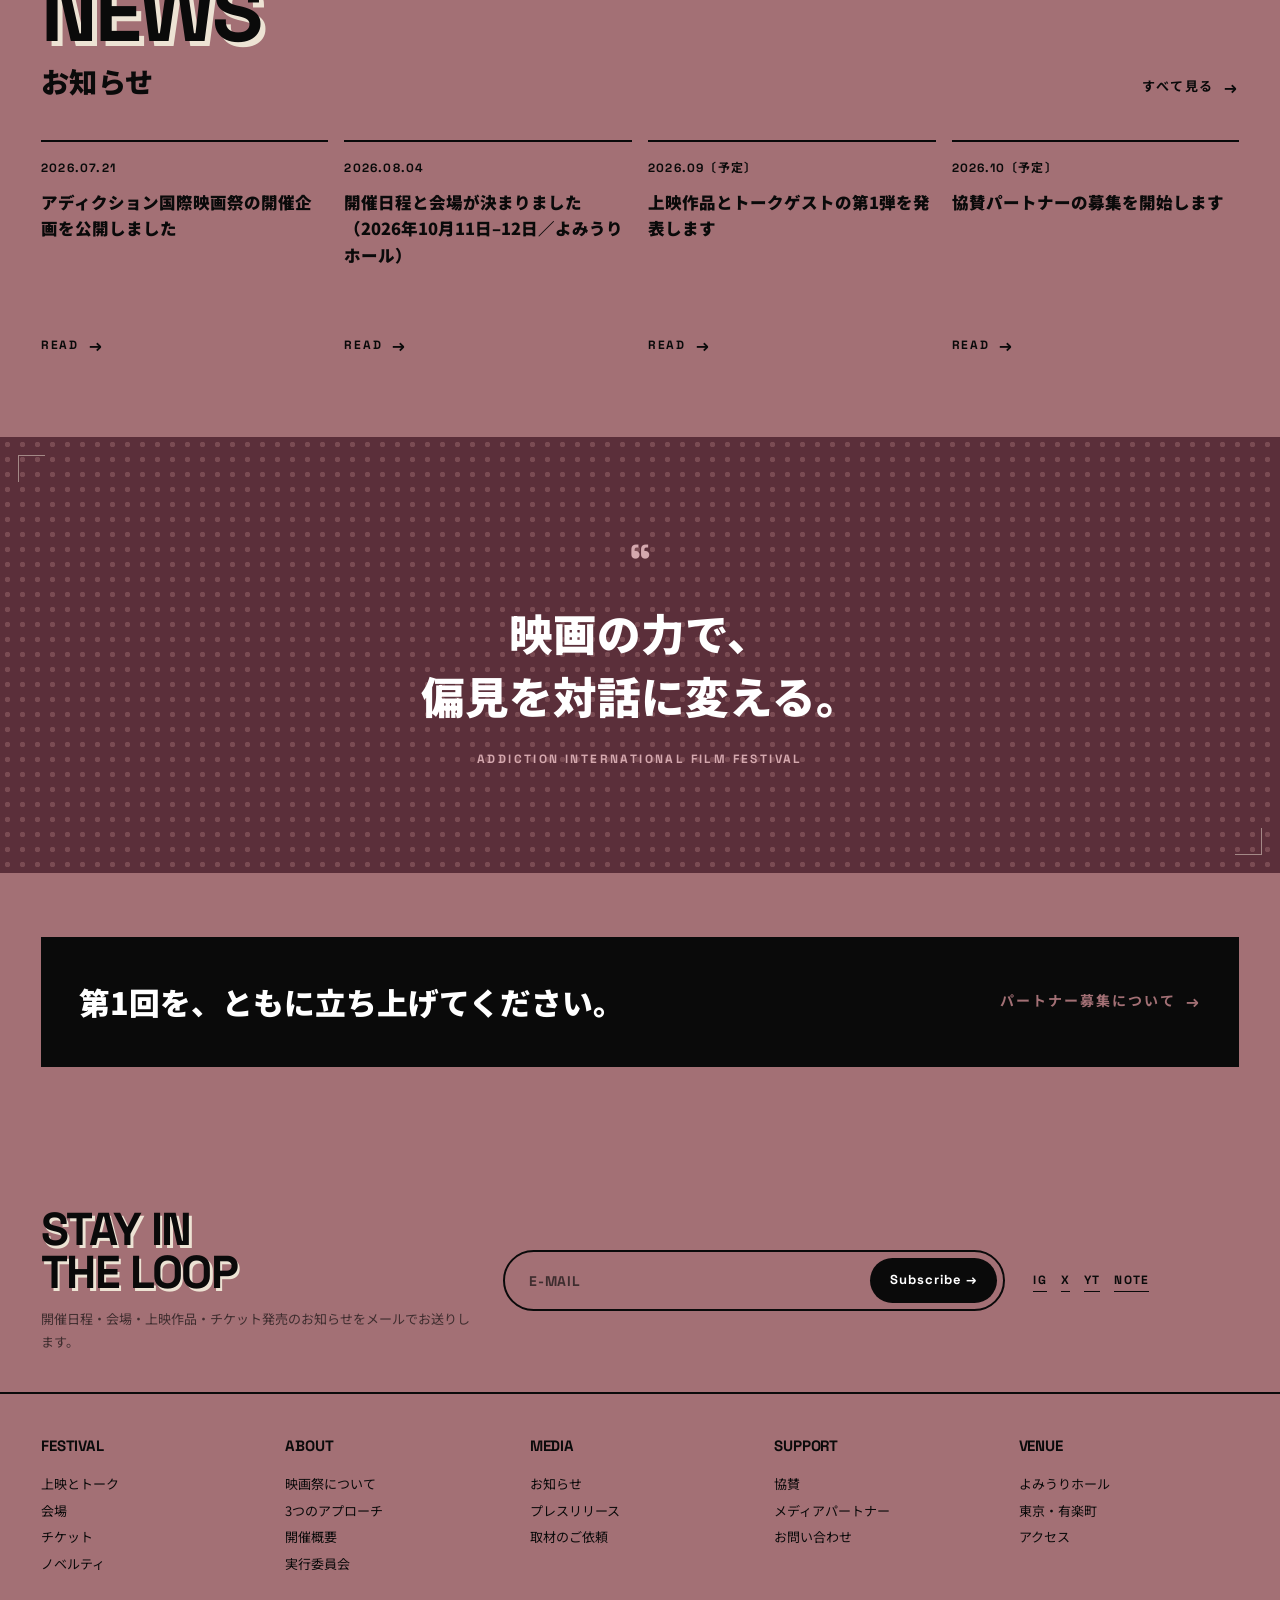
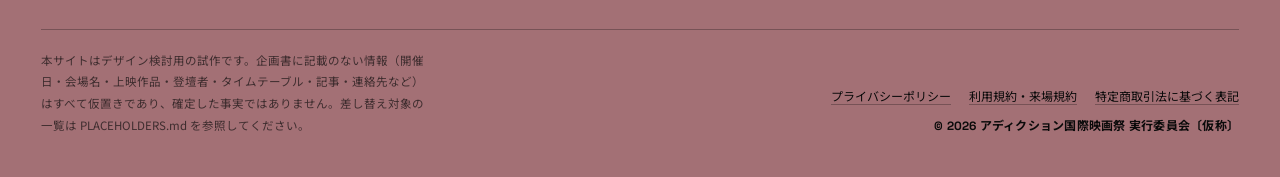
==== commit 2e4ecb69: "英題を修正し、一瞬の楽園のビリングを公式チラシどおりに構成 英題: - アディクトを待ちながら: Waiting for the Addict → LET IT RAIN（クライアント確認） - 微熱" ====
--- a/index.html
+++ b/index.html
@@ -258,7 +258,7 @@
         </span>
         <span class="film__k">Short ・ 30min</span>
         <span class="film__t">微熱</span>
-        <span class="film__en">Binetsu / Slight Fever</span>
+        <span class="film__en">Slight Fever</span>
         <span class="film__meta">監督・脚本・編集：小澤雅人／出演：佐々木悠麻、荻野みかん ほか／製作：SOUL AGE</span>
         <span class="film__d">遊技台の光の前に立ちつづける男と、その傍らで日々を送る家族。現代日本の暗がりを、静かな筆致で描く。</span>
       </article>
@@ -269,10 +269,10 @@
           <span class="film__time">10.11 18:30</span>
           <img src="assets/films/film-04-paradise.jpg" alt="『一瞬の楽園』より、夜の街を走る二人" loading="lazy">
         </span>
-        <span class="film__k">Short ・ 2020 ・ 27min〔確認中〕</span>
+        <span class="film__k">Short ・ 2020 ・ 27min</span>
         <span class="film__t">一瞬の楽園</span>
         <span class="film__en">A Moment of Paradise</span>
-        <span class="film__meta">監督・脚本・編集：小澤雅人／出演：入江海斗、ヴー・トゥ・ザン ほか<br>日本語・ベトナム語</span>
+        <span class="film__meta">出演：入江海斗、ヴー・トゥ・ザン<br>古山憲太郎、川上麻衣子、橘ゆかり、村松和輝、辻井拓、佐藤たかみち、納見俊三千、グエン・ズイ・ティン<br>チャン・ハイ・リン、チャン・パオ・ソン、ダオ・チュン・ドック、ファン・タイン・ザン、ホアン・バン・ジェウ、レ・クァン・ズイ、グエン・フォン・アン<br>監督・脚本・編集：小澤雅人／撮影監督：アンドレアス・ハートマン／プロデューサー：木滝和幸／製作：田中紀子、木滝和幸<br>特別協力：ギャンブル依存症問題を考える会／製作・配給：マグネタイズ<br>2020年｜日本｜日本語・ベトナム語｜27分</span>
         <span class="film__d">重度のギャンブル依存症のケンタと、借金を抱えたベトナム人留学生ハン。暗闇に生きる二人が、光を求めてともに歩く。</span>
       </article>
 
@@ -284,7 +284,7 @@
         </span>
         <span class="film__k">Feature ・ 2024 ・ 82min</span>
         <span class="film__t">アディクトを待ちながら</span>
-        <span class="film__en">Waiting for the Addict</span>
+        <span class="film__en">LET IT RAIN</span>
         <span class="film__meta">監督・脚本：ナカムラサヤカ／出演：高知東生、橋爪遼、宍戸開、升毅、青木さやか ほか<br>製作：ギャンブル依存症問題を考える会</span>
         <span class="film__d">やめたい。やめたい。誰か助けて——。実際に回復を続けている当事者や家族が多数出演し、依存症ゴスペルグループの再結成をめぐる日々を描く。アディクト（依存症者）に回復はあるのか。</span>
       </article>
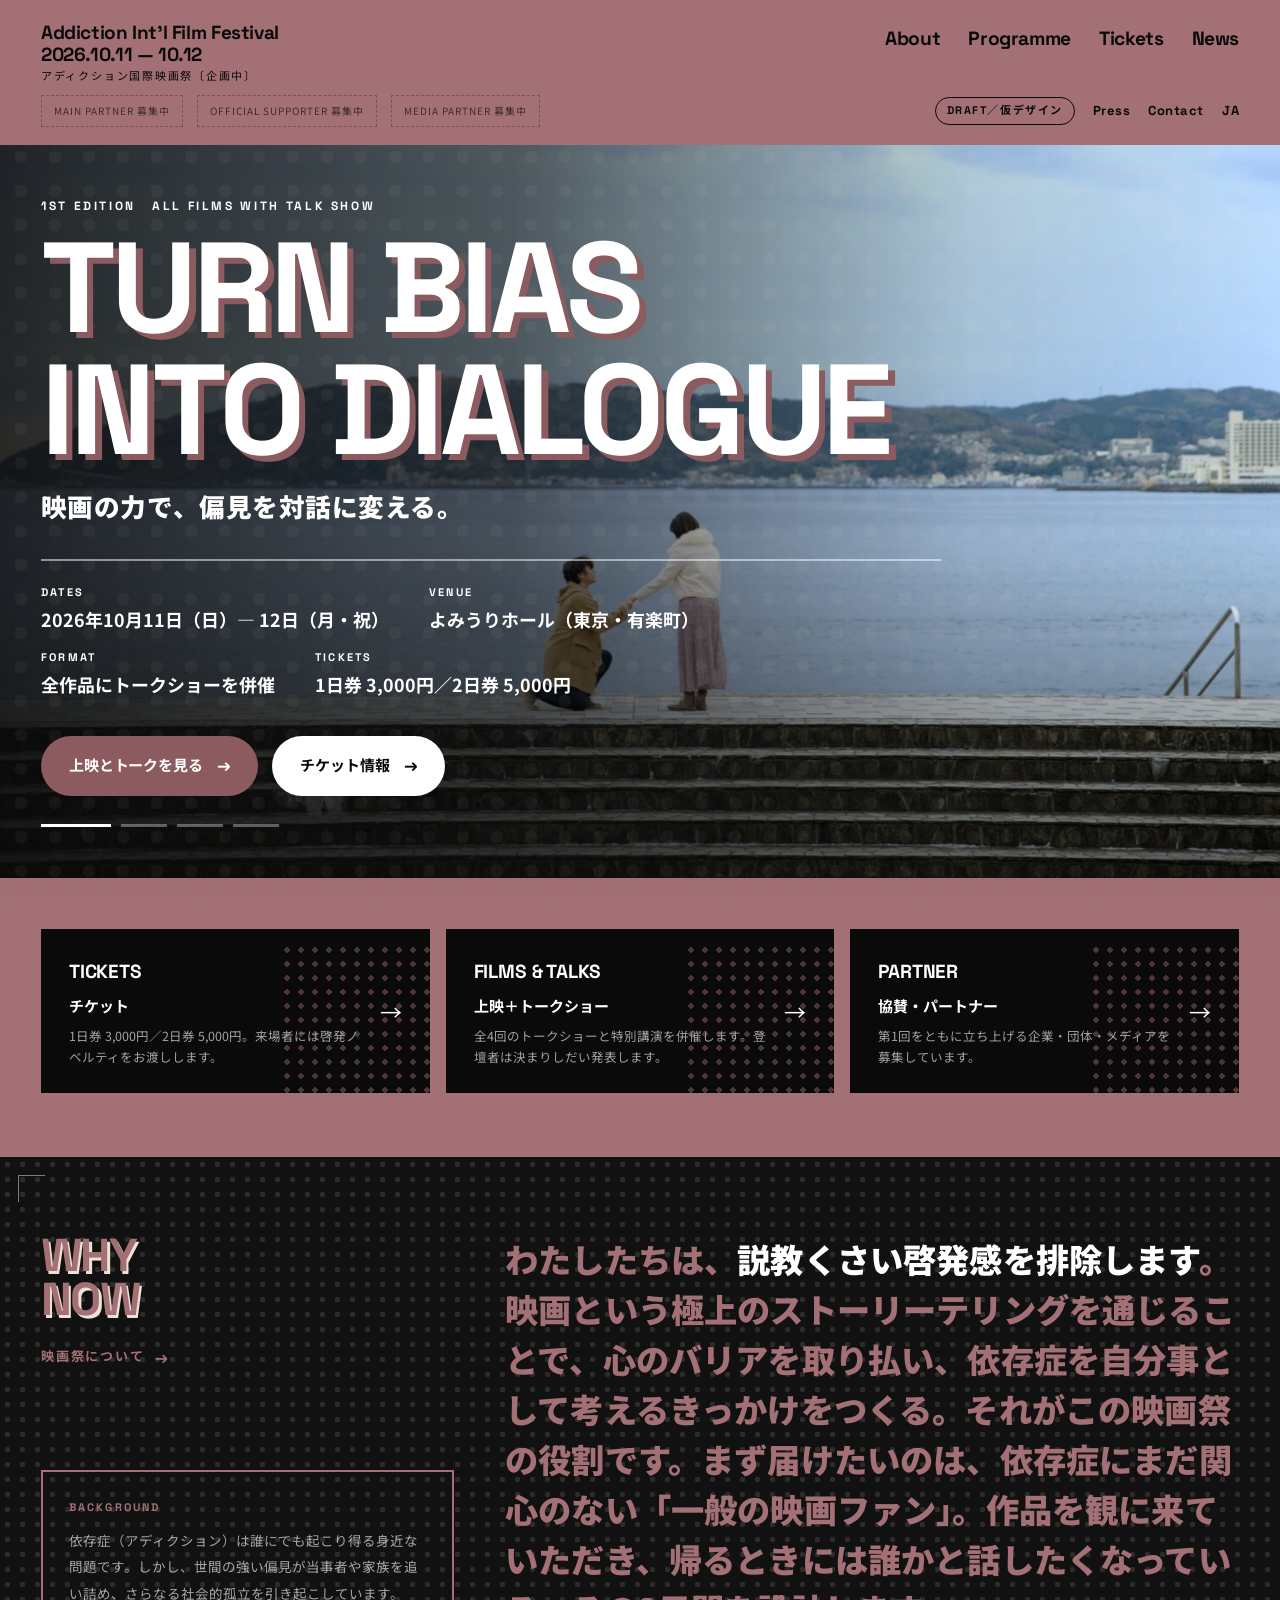
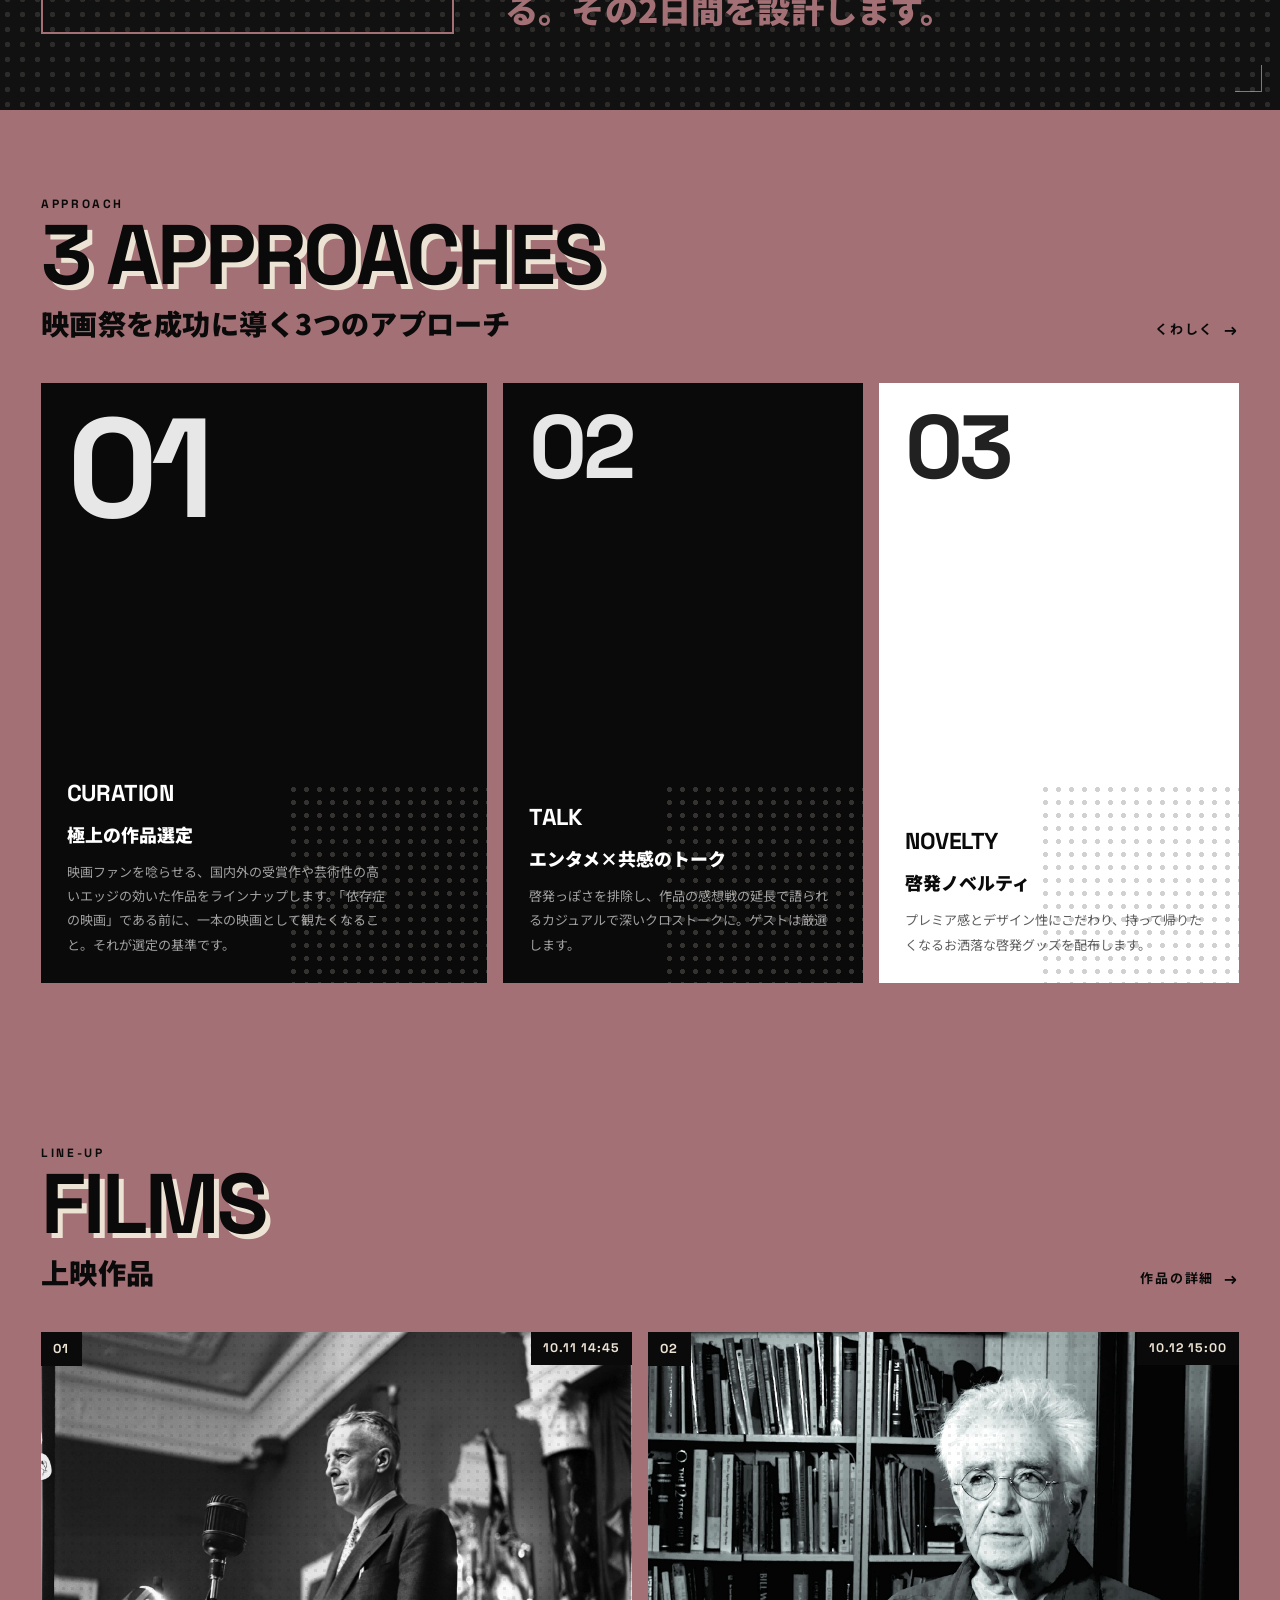
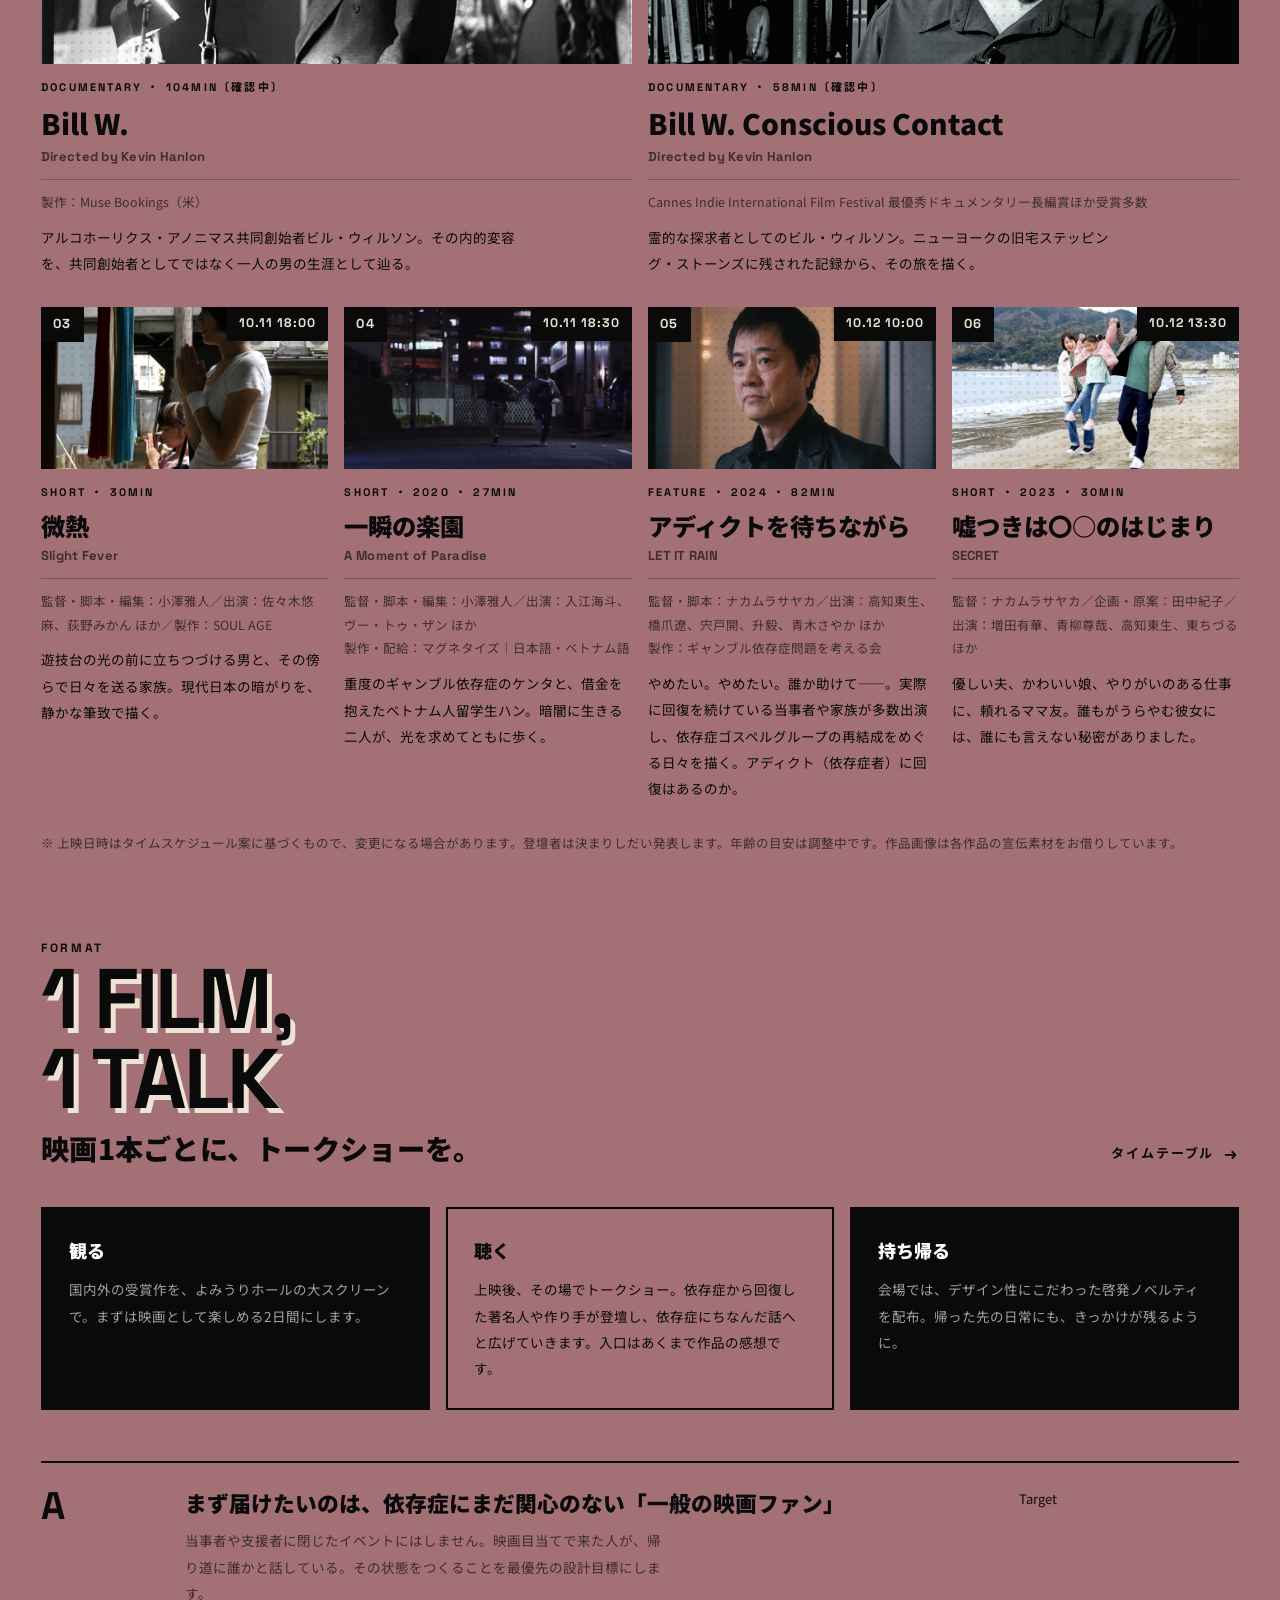
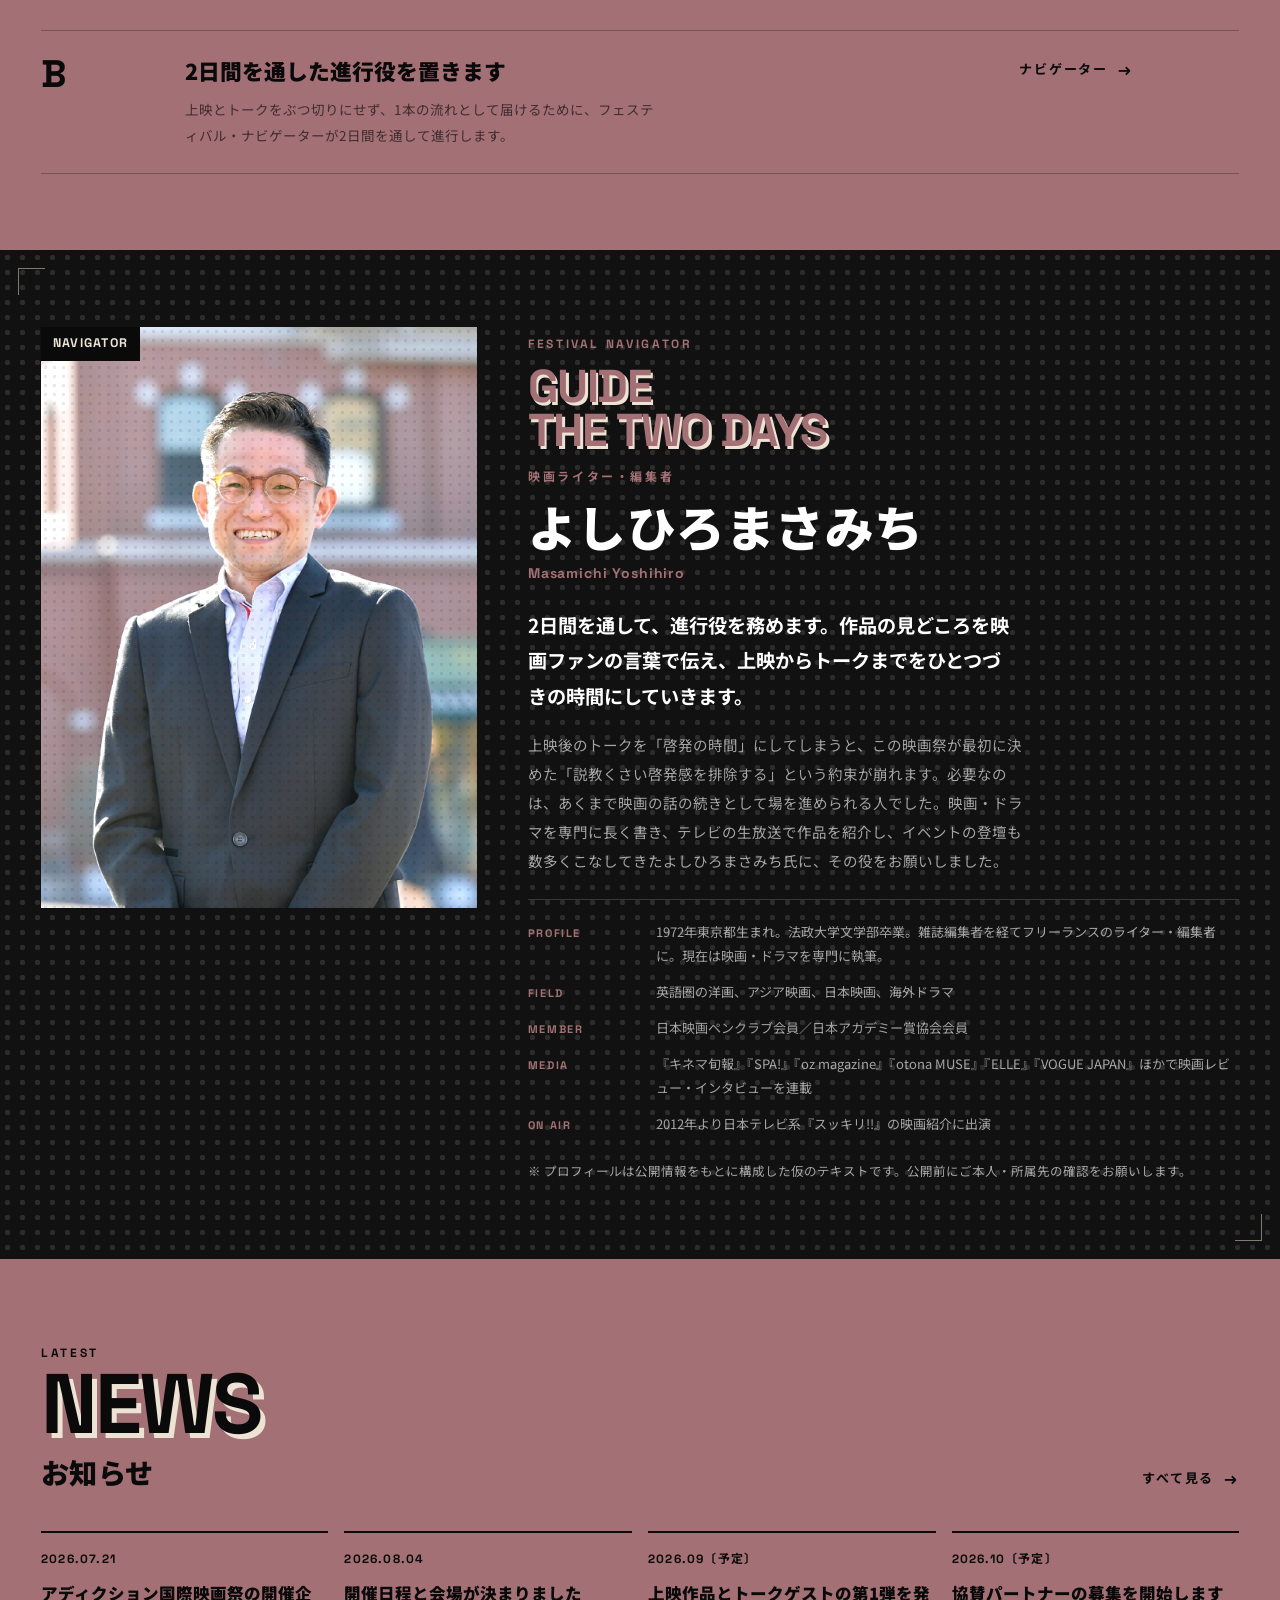
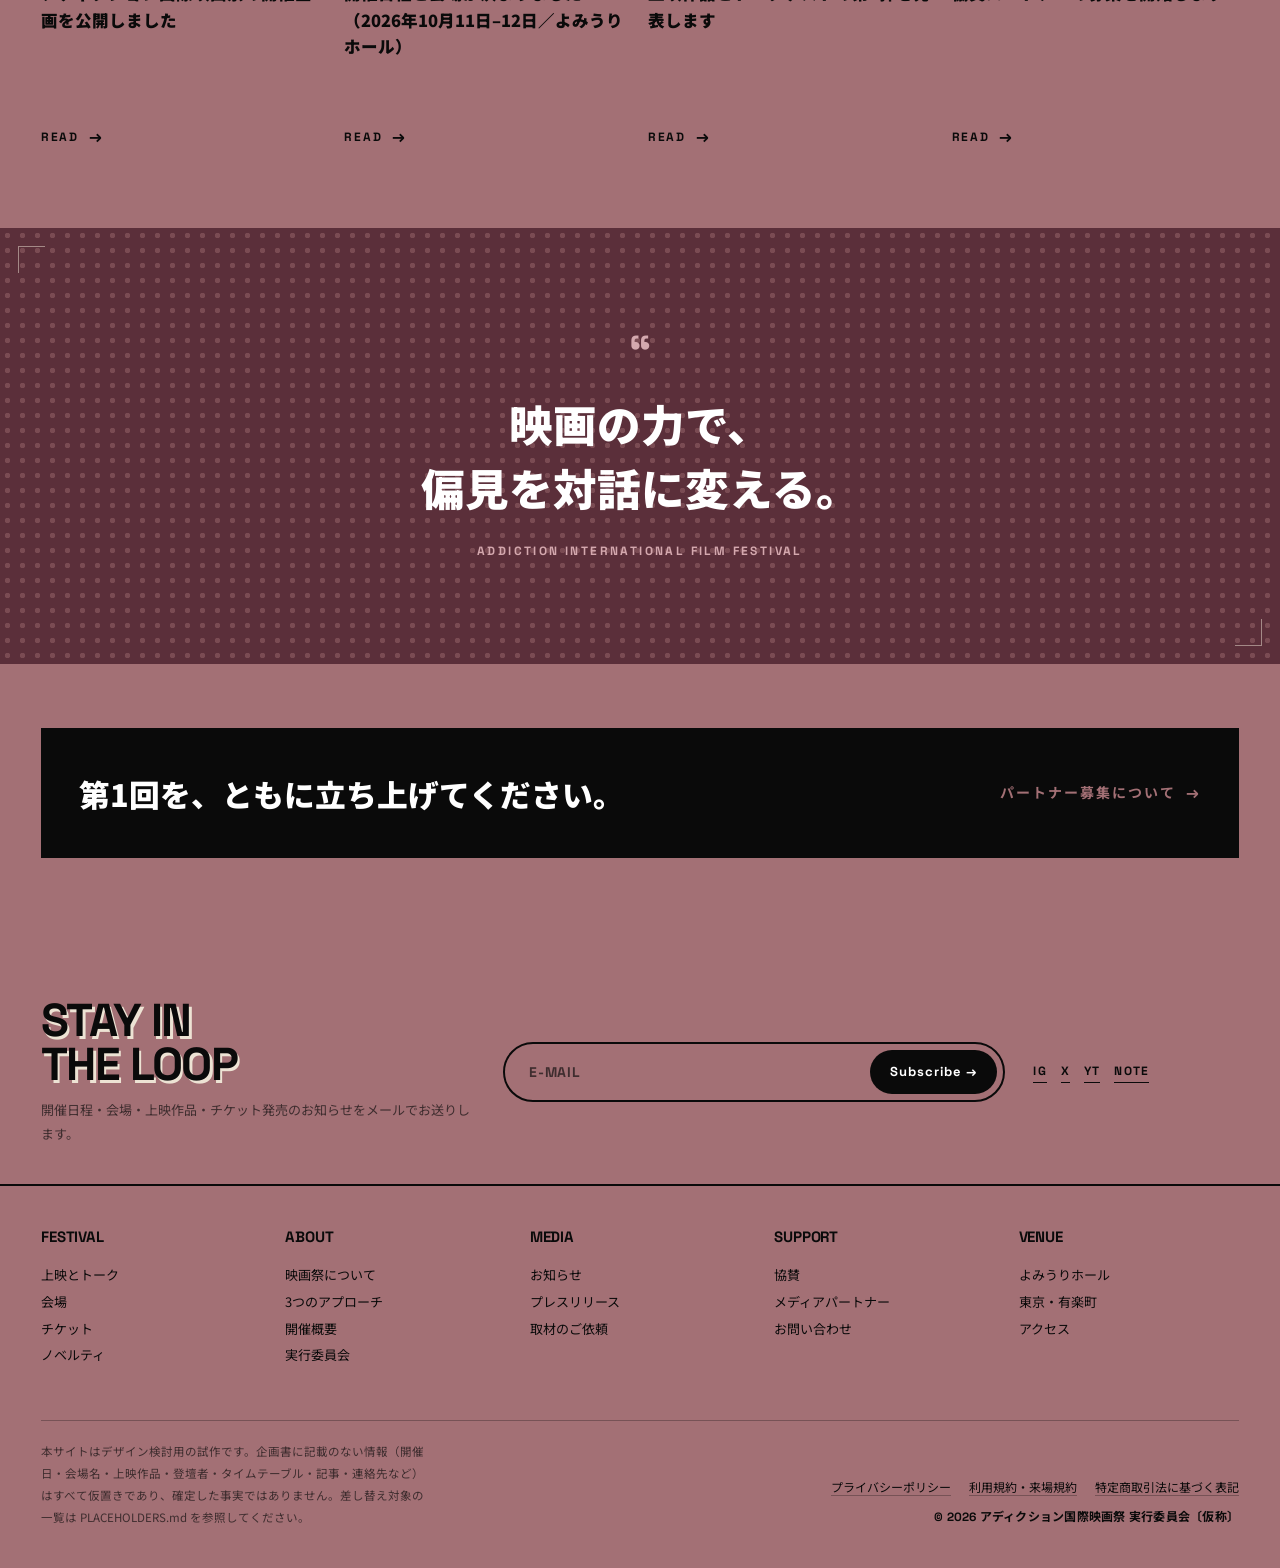
==== commit f6e27cae: "TOPの一瞬の楽園のビリングを短縮（詳細ページは全文のまま） 出演17名を全部載せたことで、下段4枚のなかでこのカードだけ突出して 縦に長くなっていた。TOPは主演2名＋「ほか」に短縮し、 progr" ====
--- a/index.html
+++ b/index.html
@@ -272,7 +272,7 @@
         <span class="film__k">Short ・ 2020 ・ 27min</span>
         <span class="film__t">一瞬の楽園</span>
         <span class="film__en">A Moment of Paradise</span>
-        <span class="film__meta">出演：入江海斗、ヴー・トゥ・ザン<br>古山憲太郎、川上麻衣子、橘ゆかり、村松和輝、辻井拓、佐藤たかみち、納見俊三千、グエン・ズイ・ティン<br>チャン・ハイ・リン、チャン・パオ・ソン、ダオ・チュン・ドック、ファン・タイン・ザン、ホアン・バン・ジェウ、レ・クァン・ズイ、グエン・フォン・アン<br>監督・脚本・編集：小澤雅人／撮影監督：アンドレアス・ハートマン／プロデューサー：木滝和幸／製作：田中紀子、木滝和幸<br>特別協力：ギャンブル依存症問題を考える会／製作・配給：マグネタイズ<br>2020年｜日本｜日本語・ベトナム語｜27分</span>
+        <span class="film__meta">監督・脚本・編集：小澤雅人／出演：入江海斗、ヴー・トゥ・ザン ほか<br>製作・配給：マグネタイズ｜日本語・ベトナム語</span>
         <span class="film__d">重度のギャンブル依存症のケンタと、借金を抱えたベトナム人留学生ハン。暗闇に生きる二人が、光を求めてともに歩く。</span>
       </article>
 
